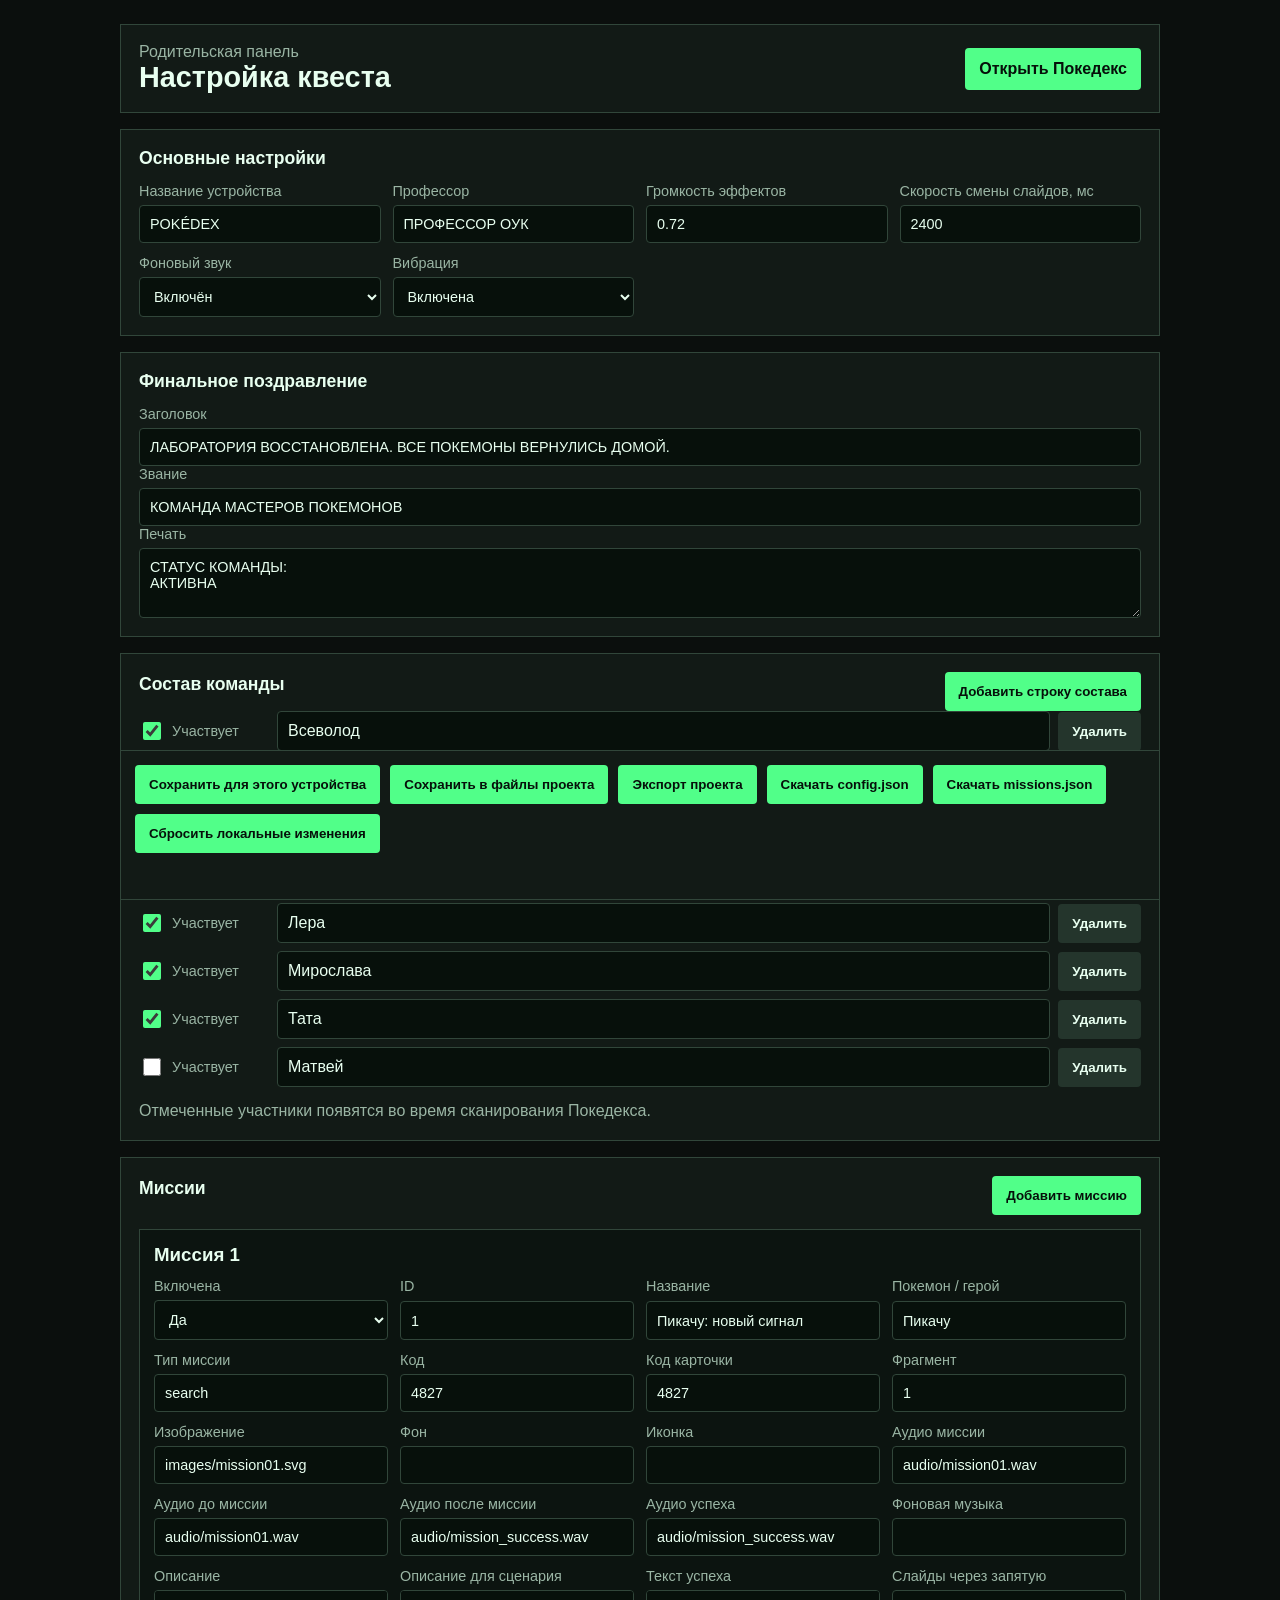
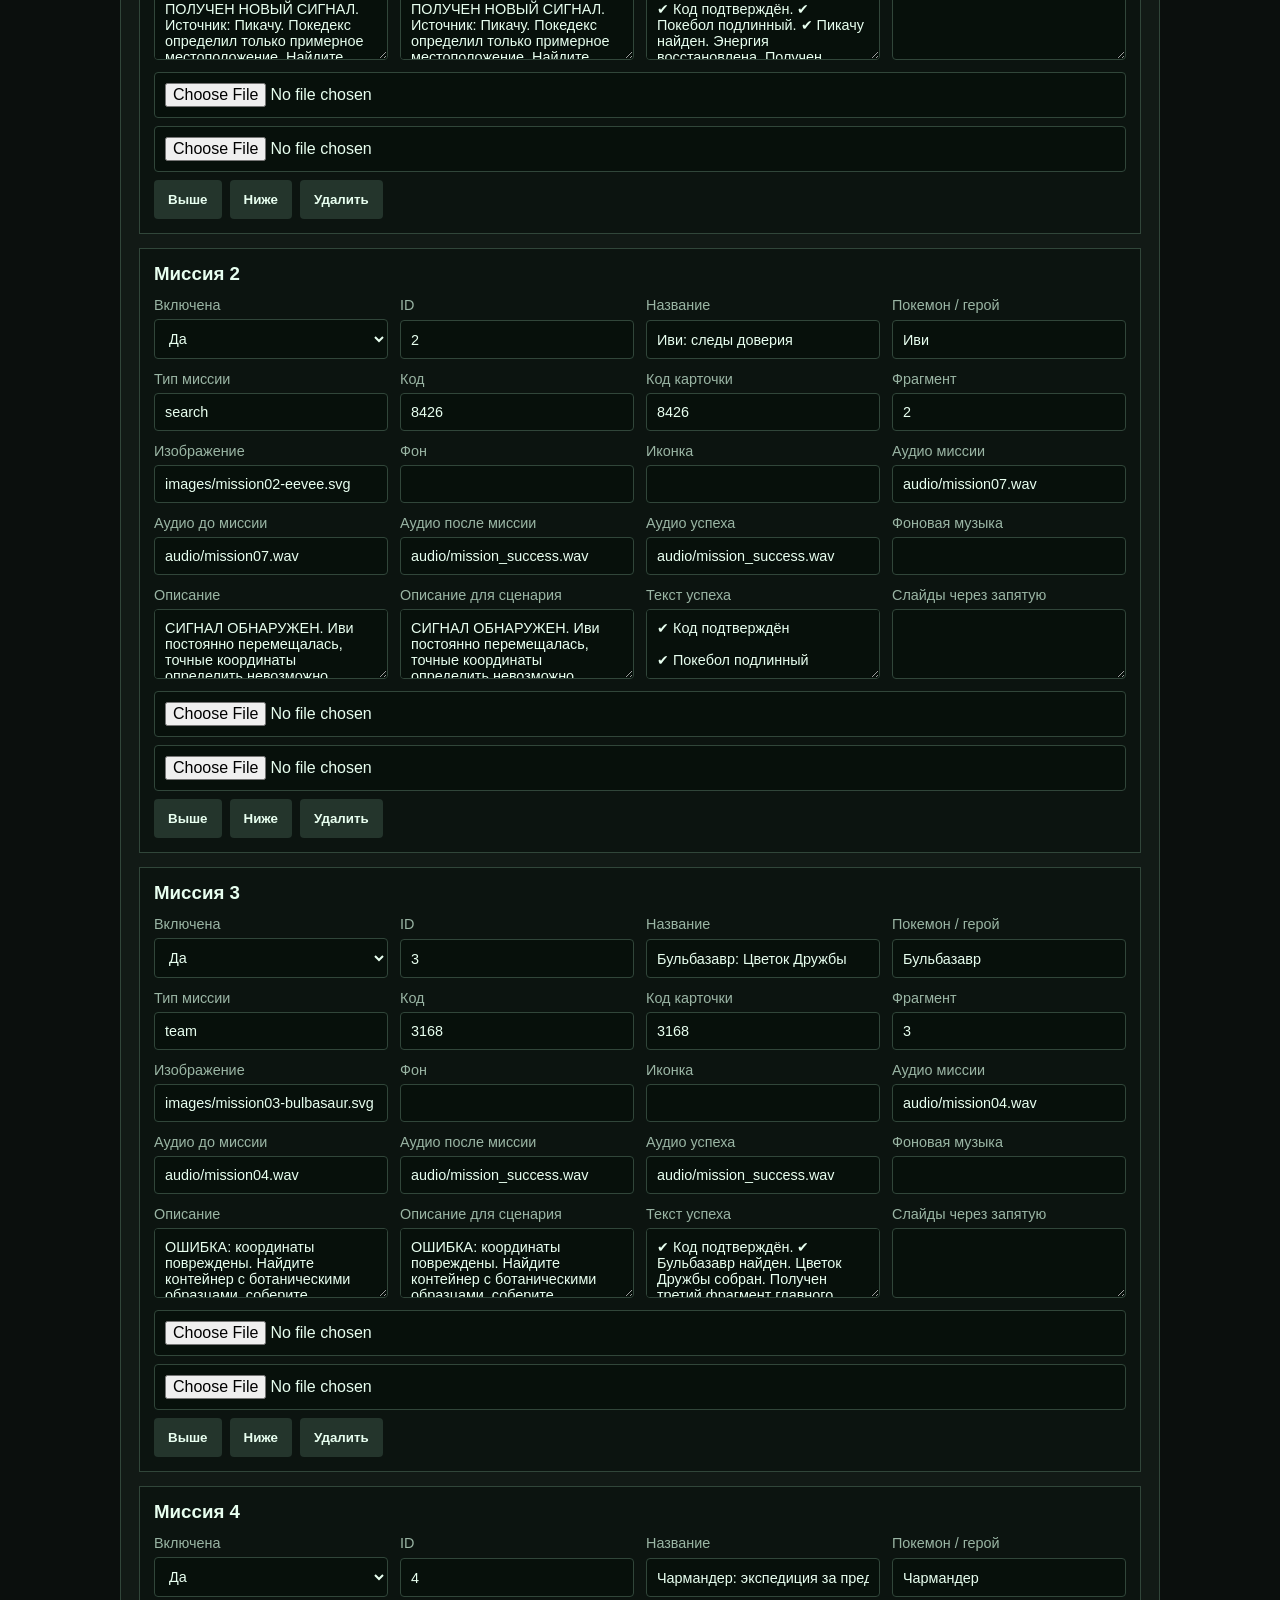
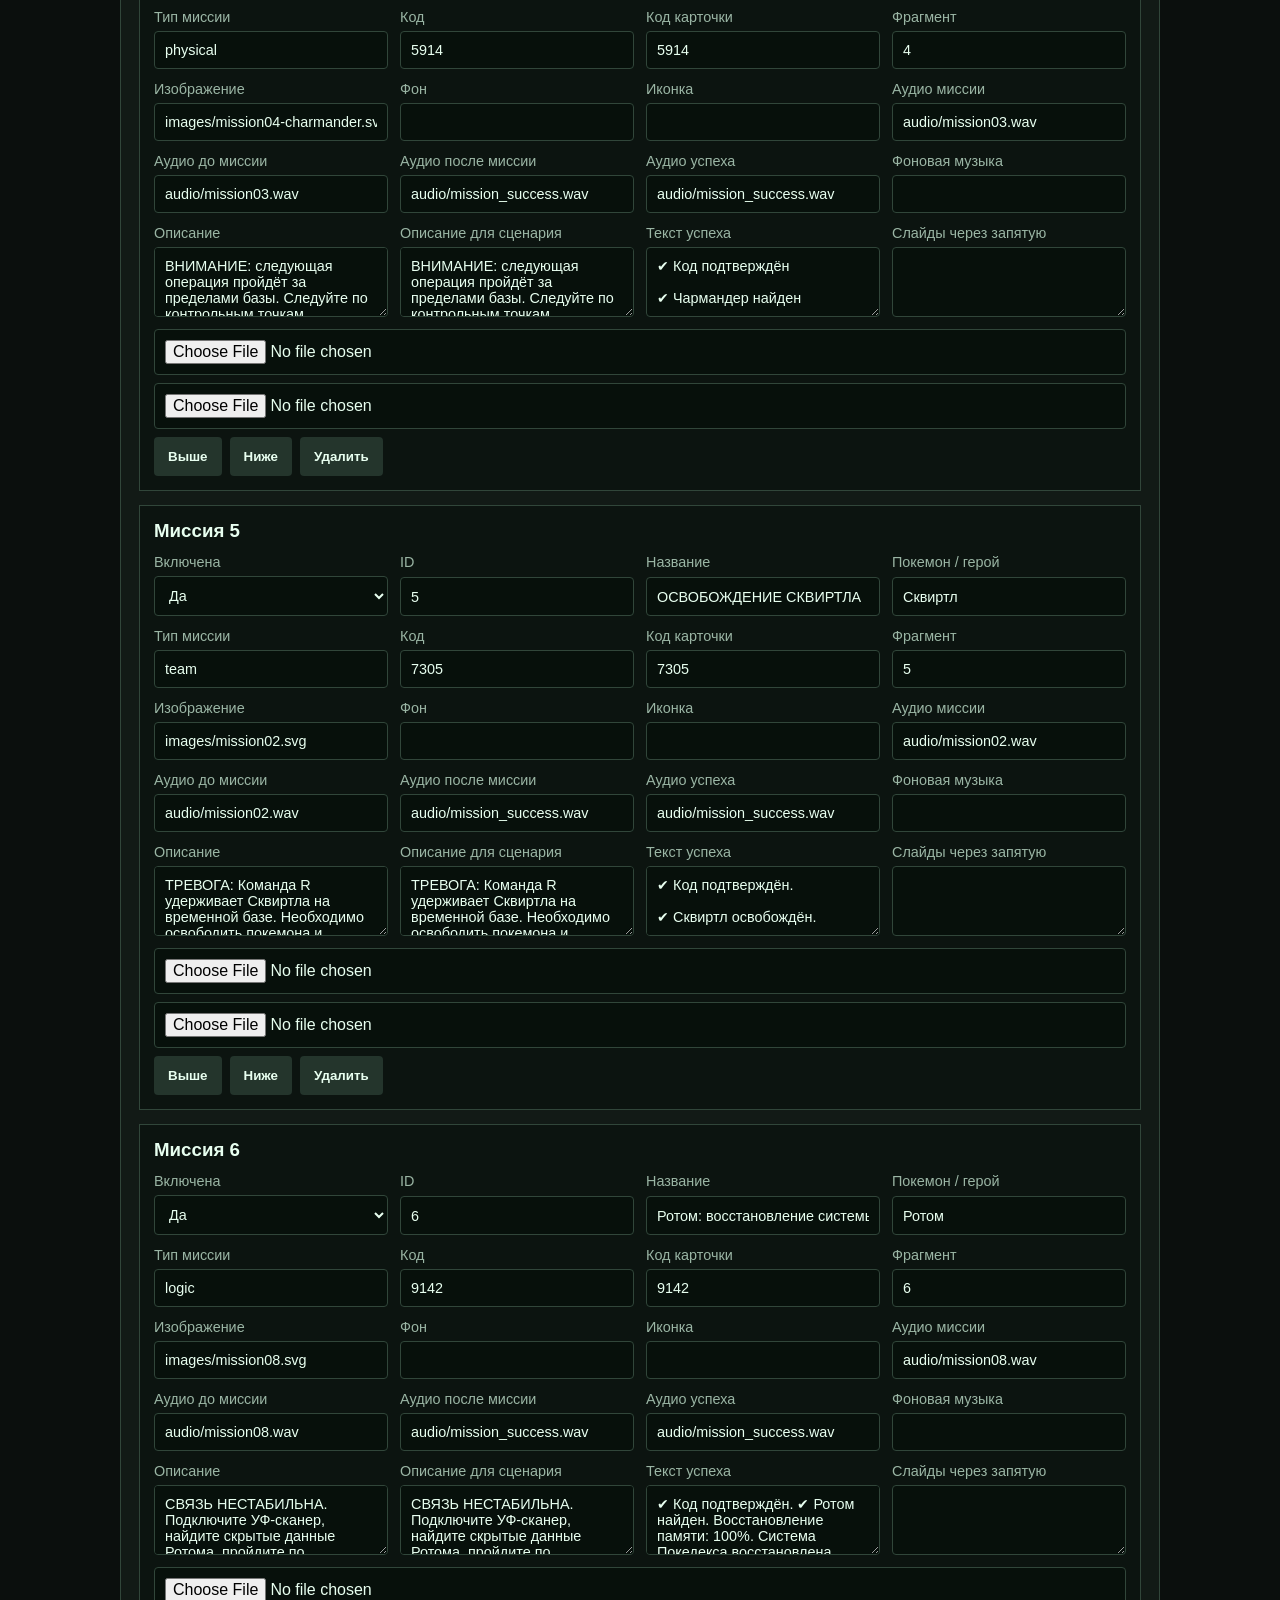
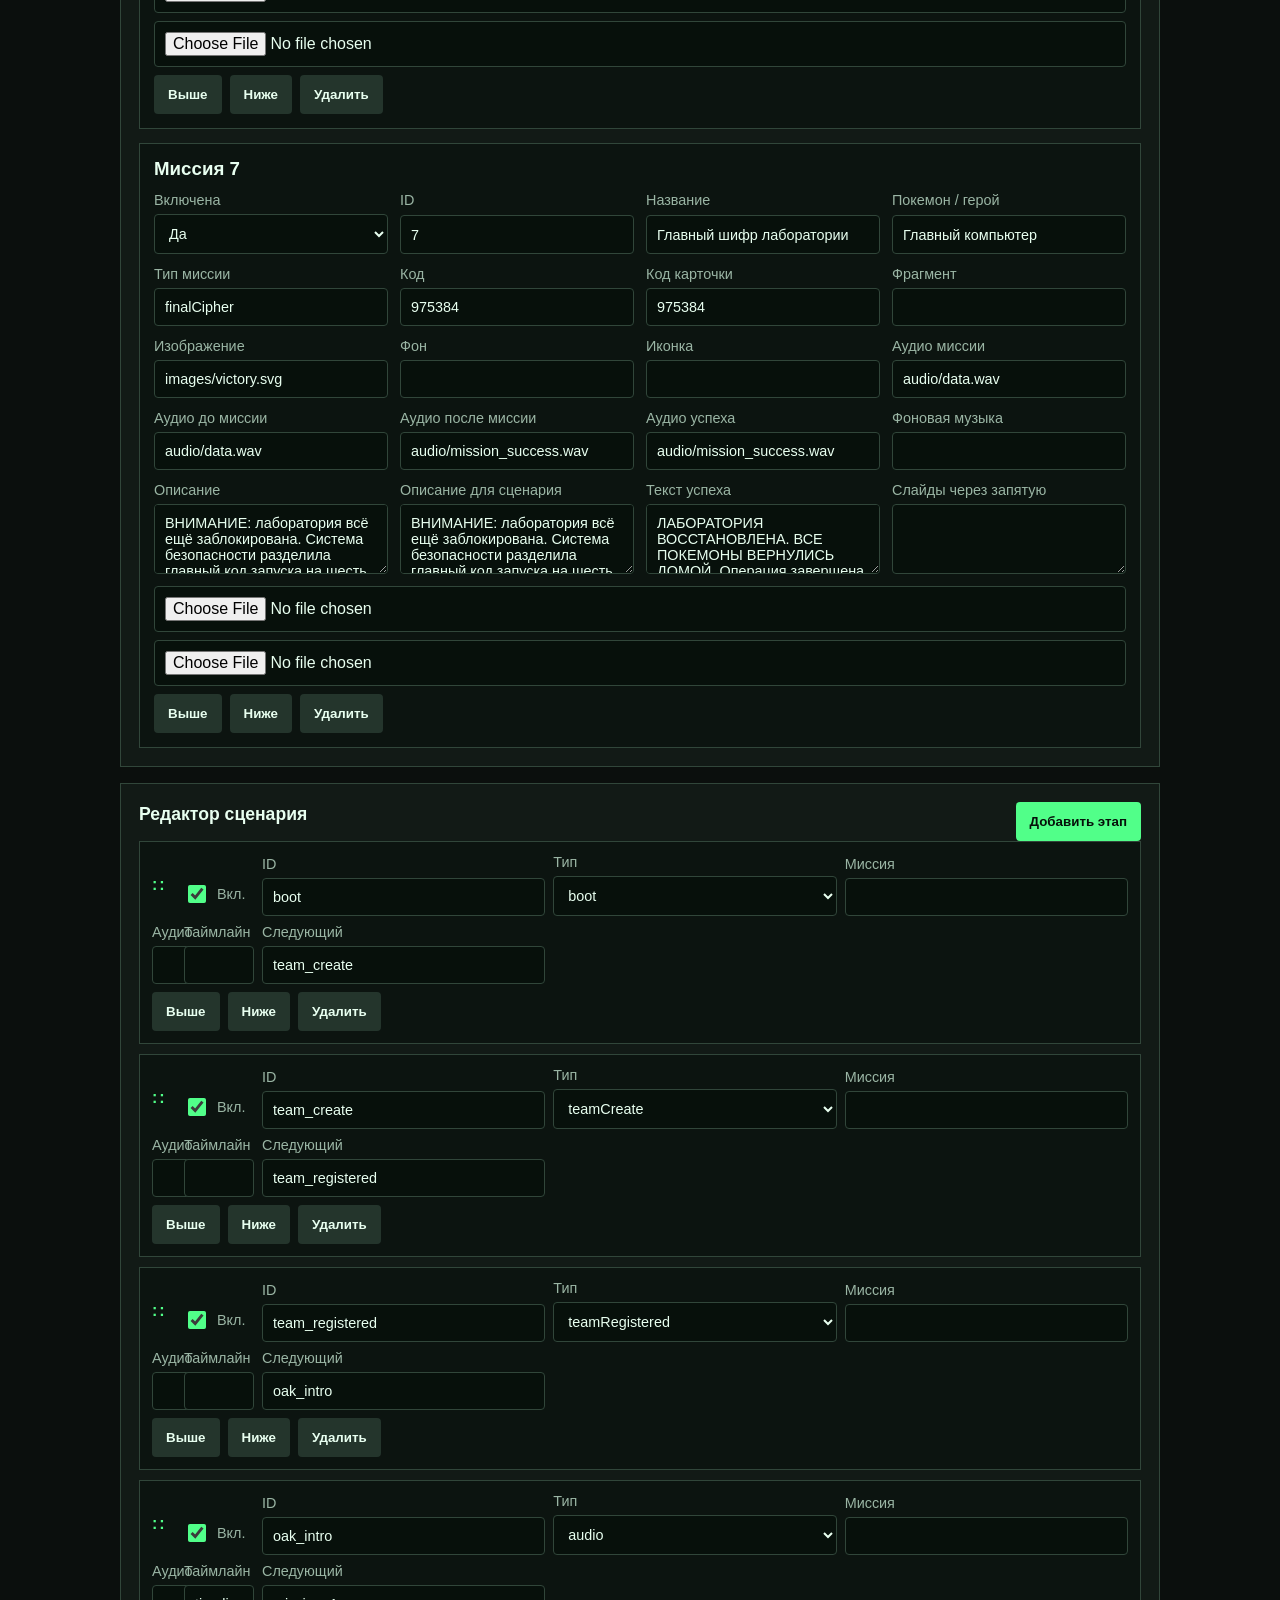
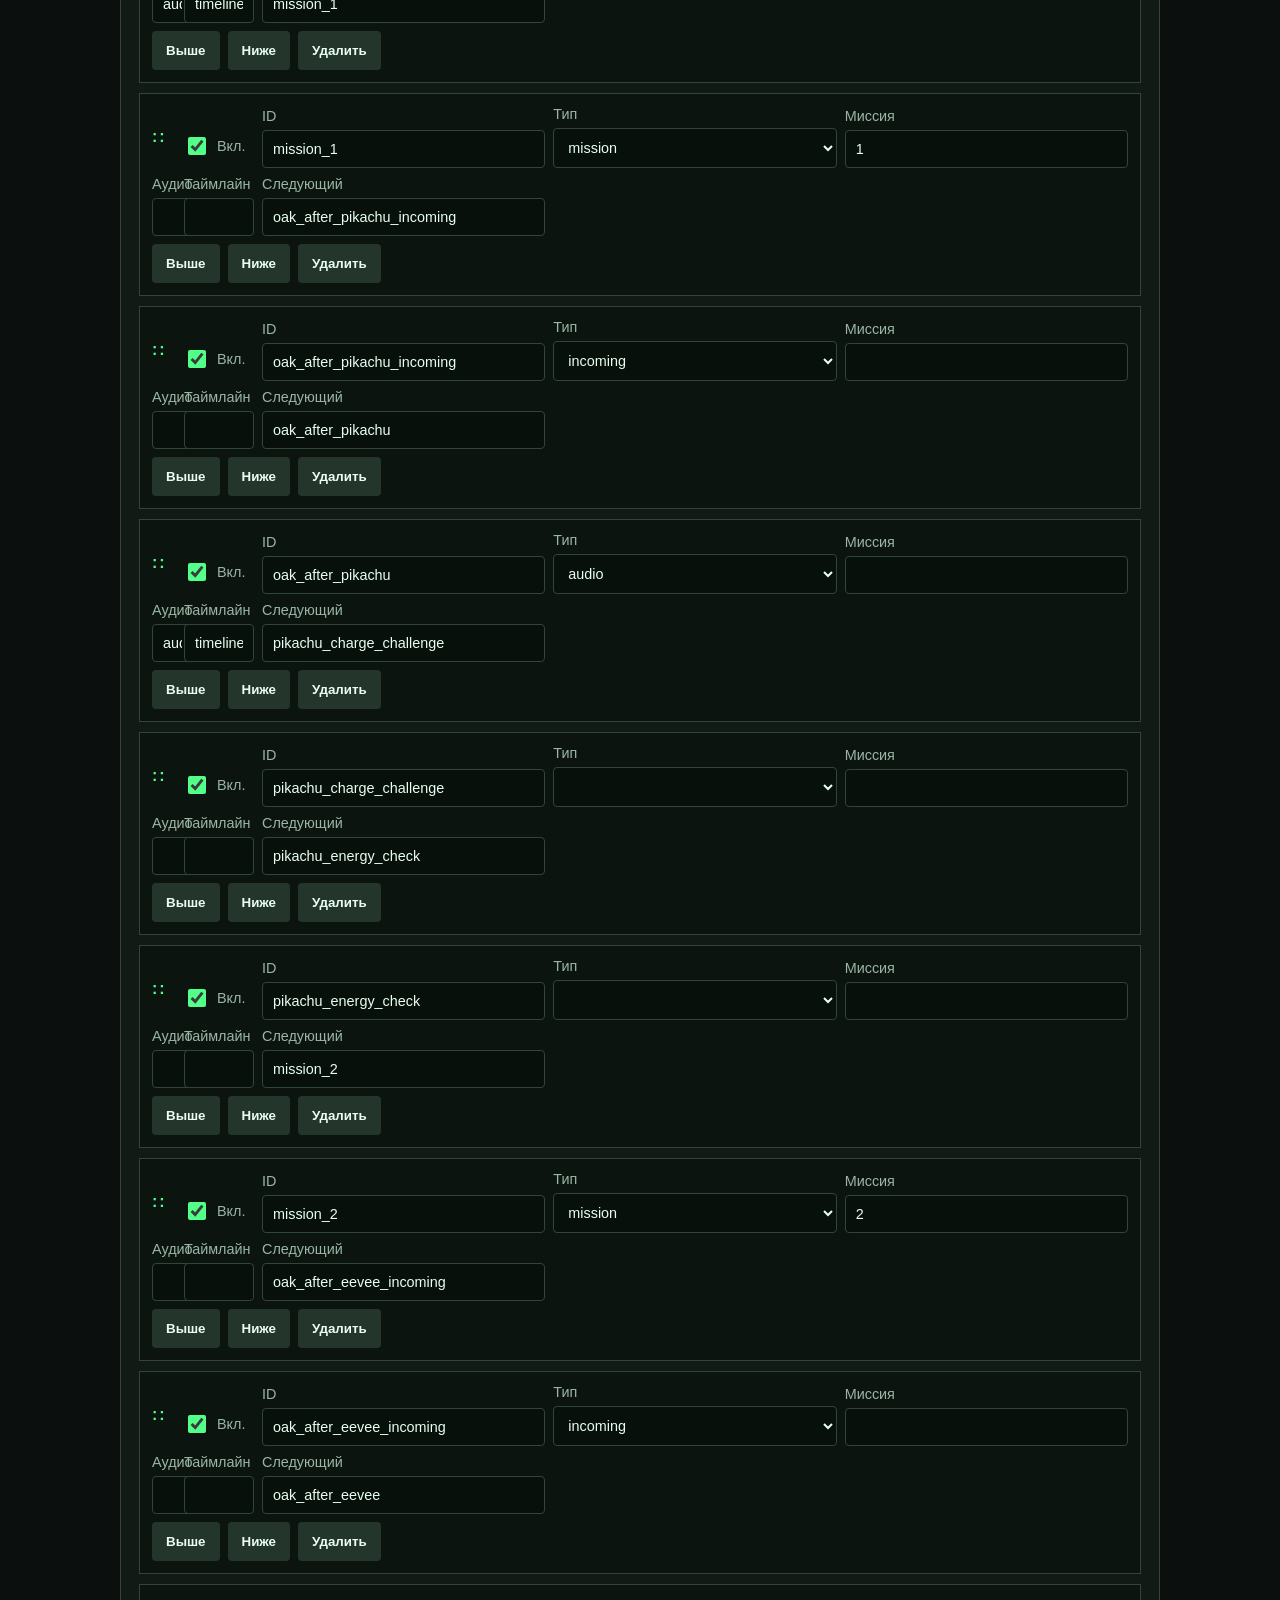
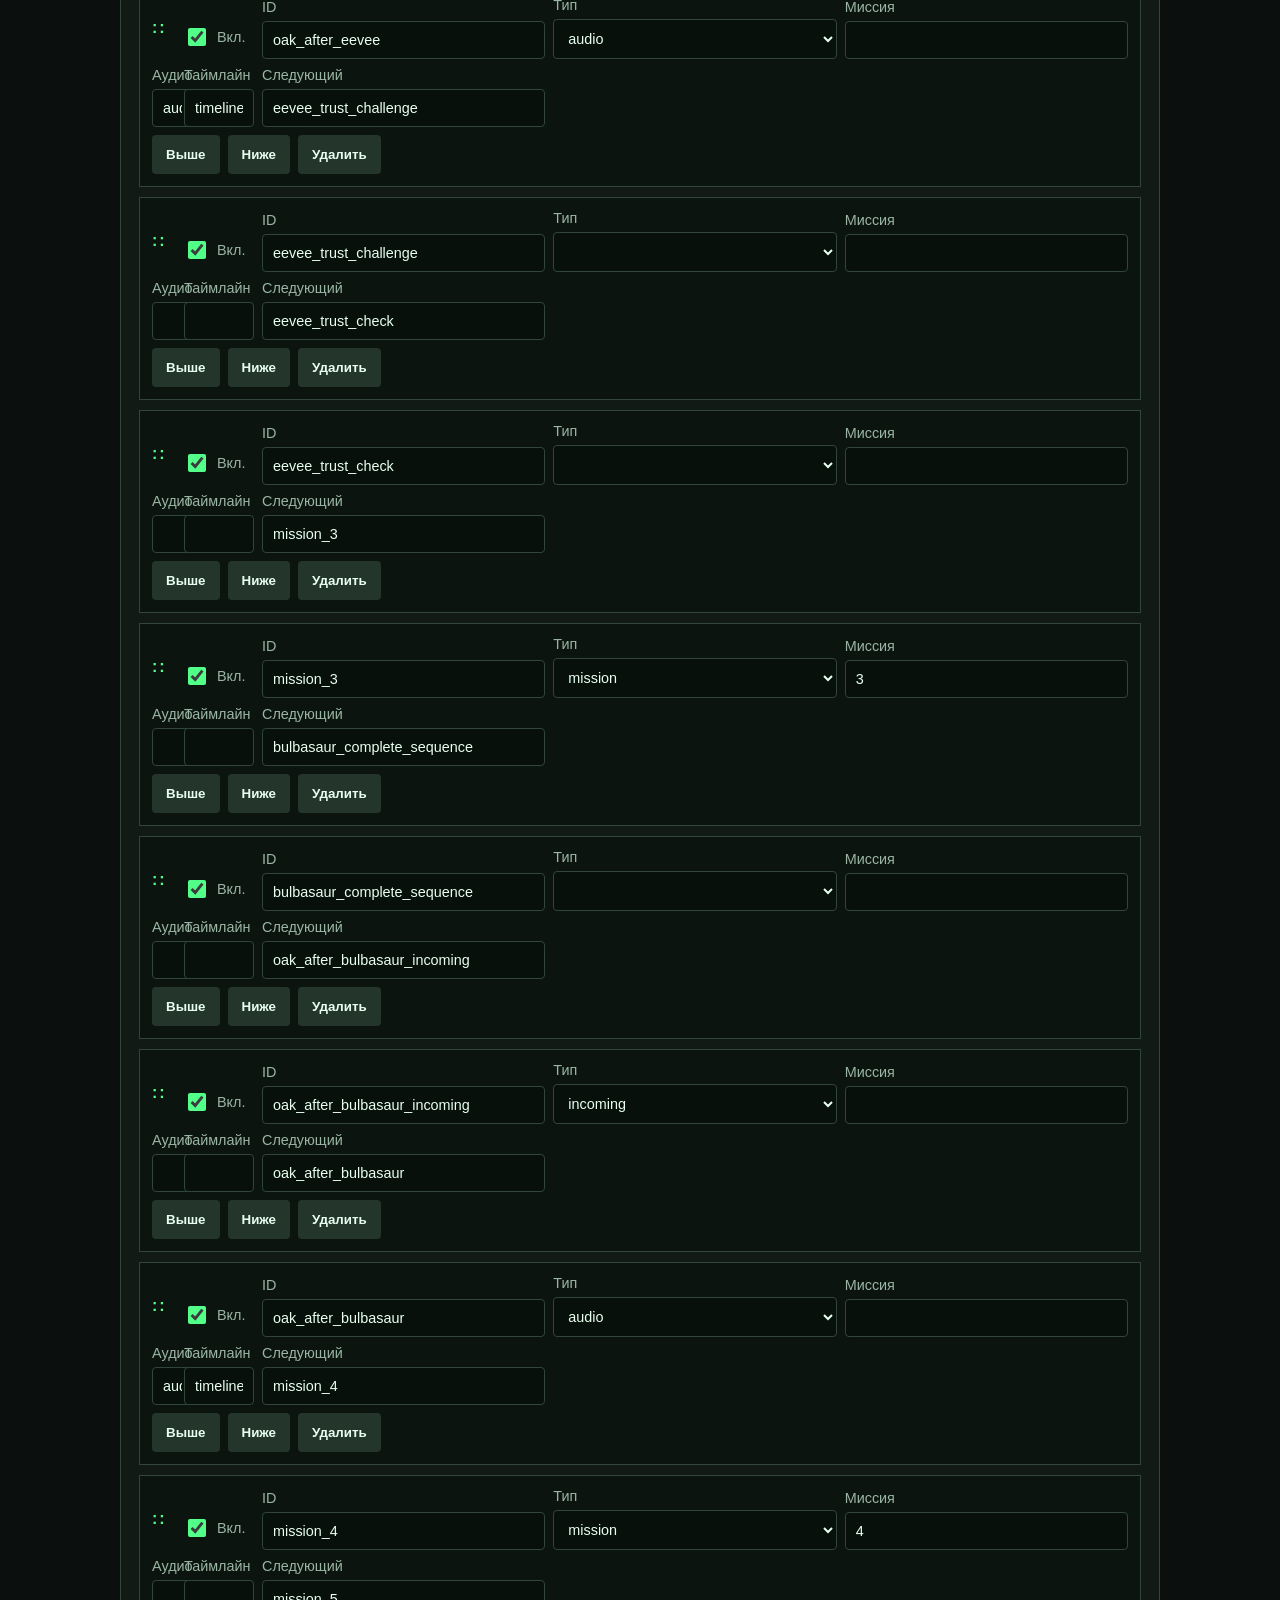
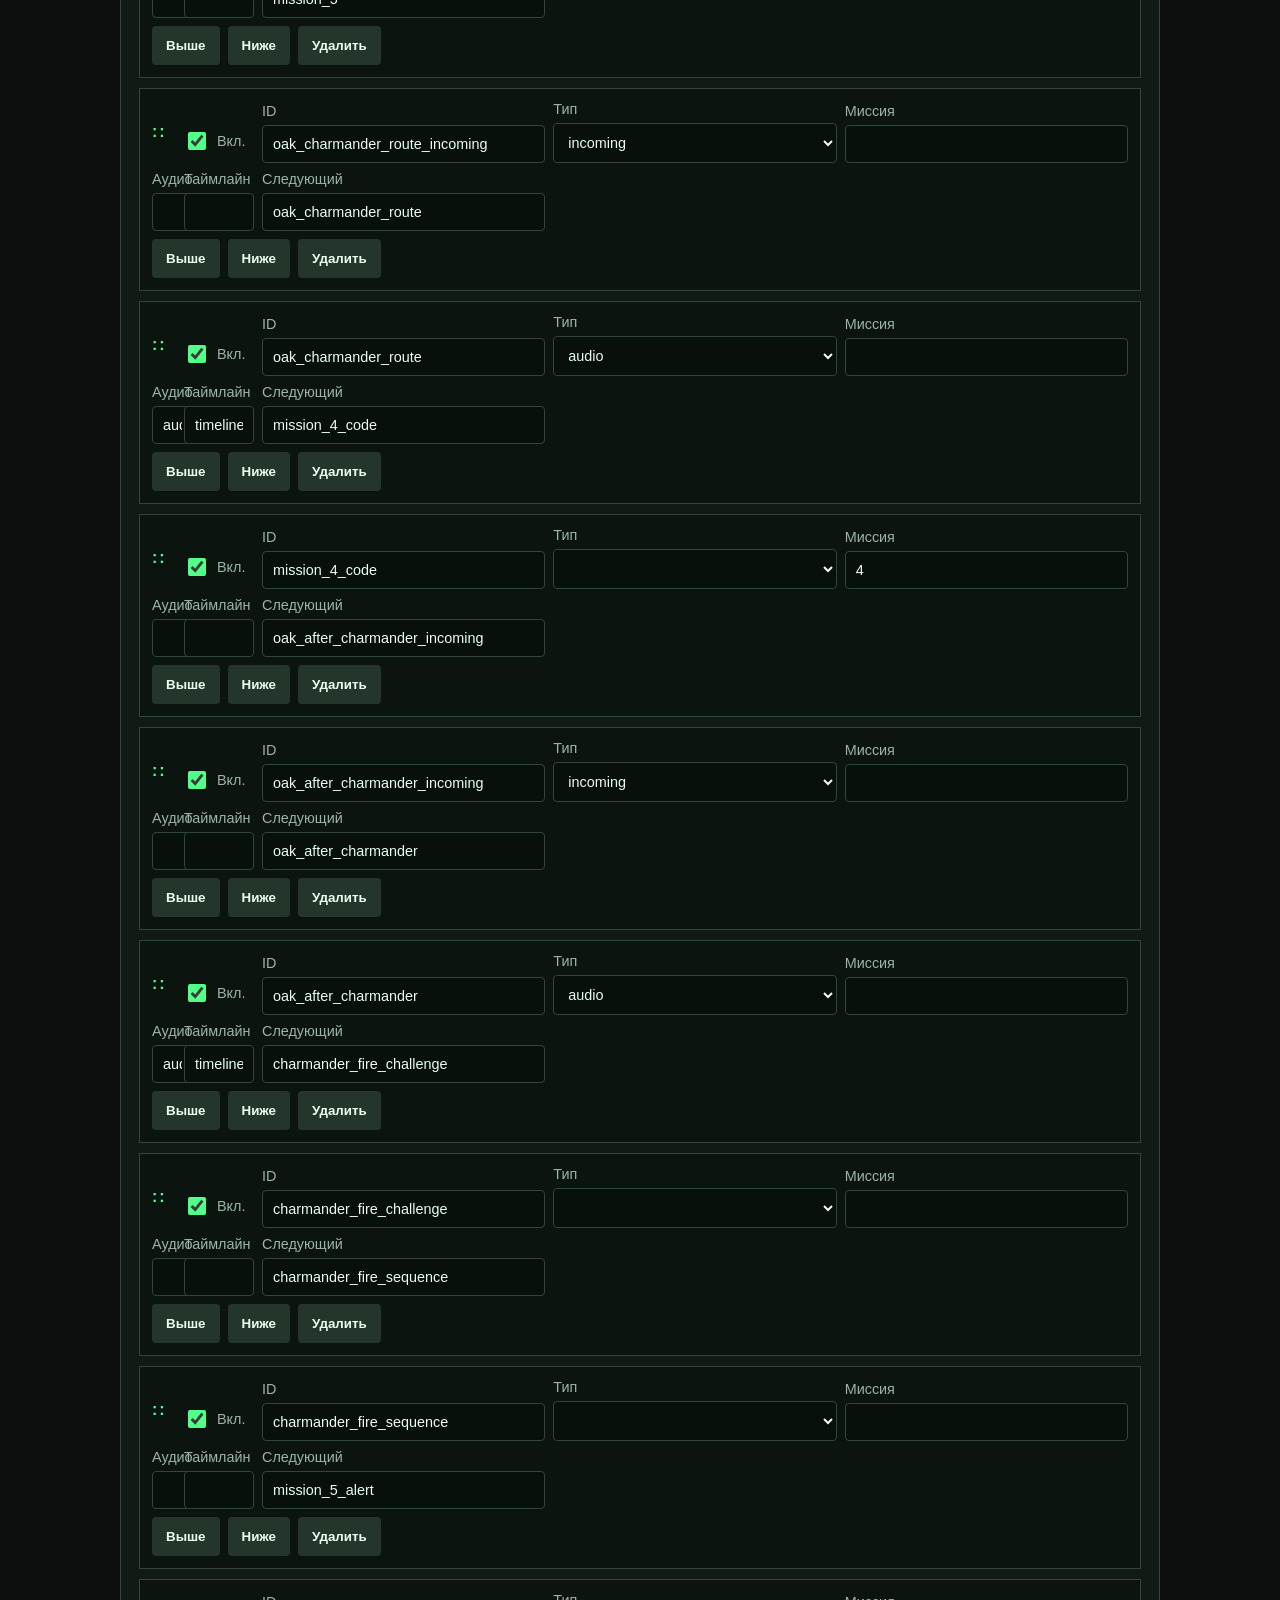
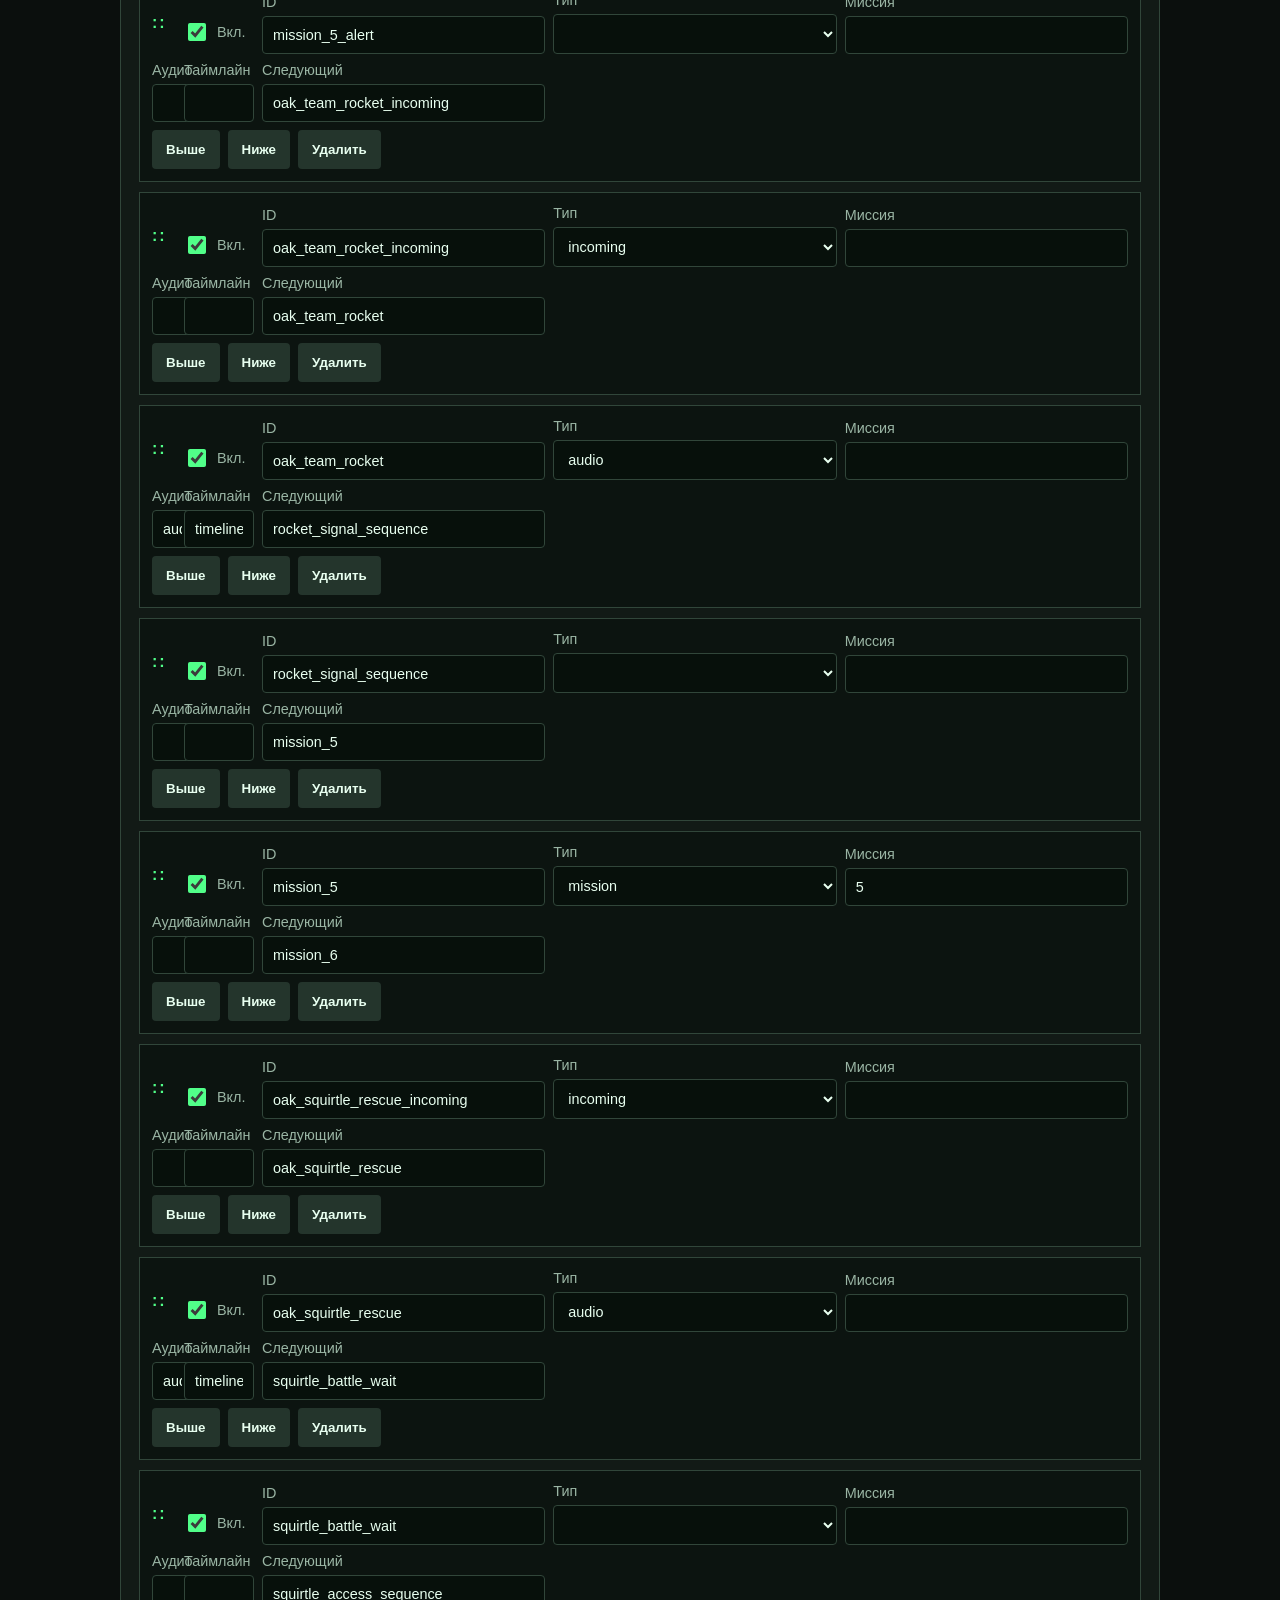
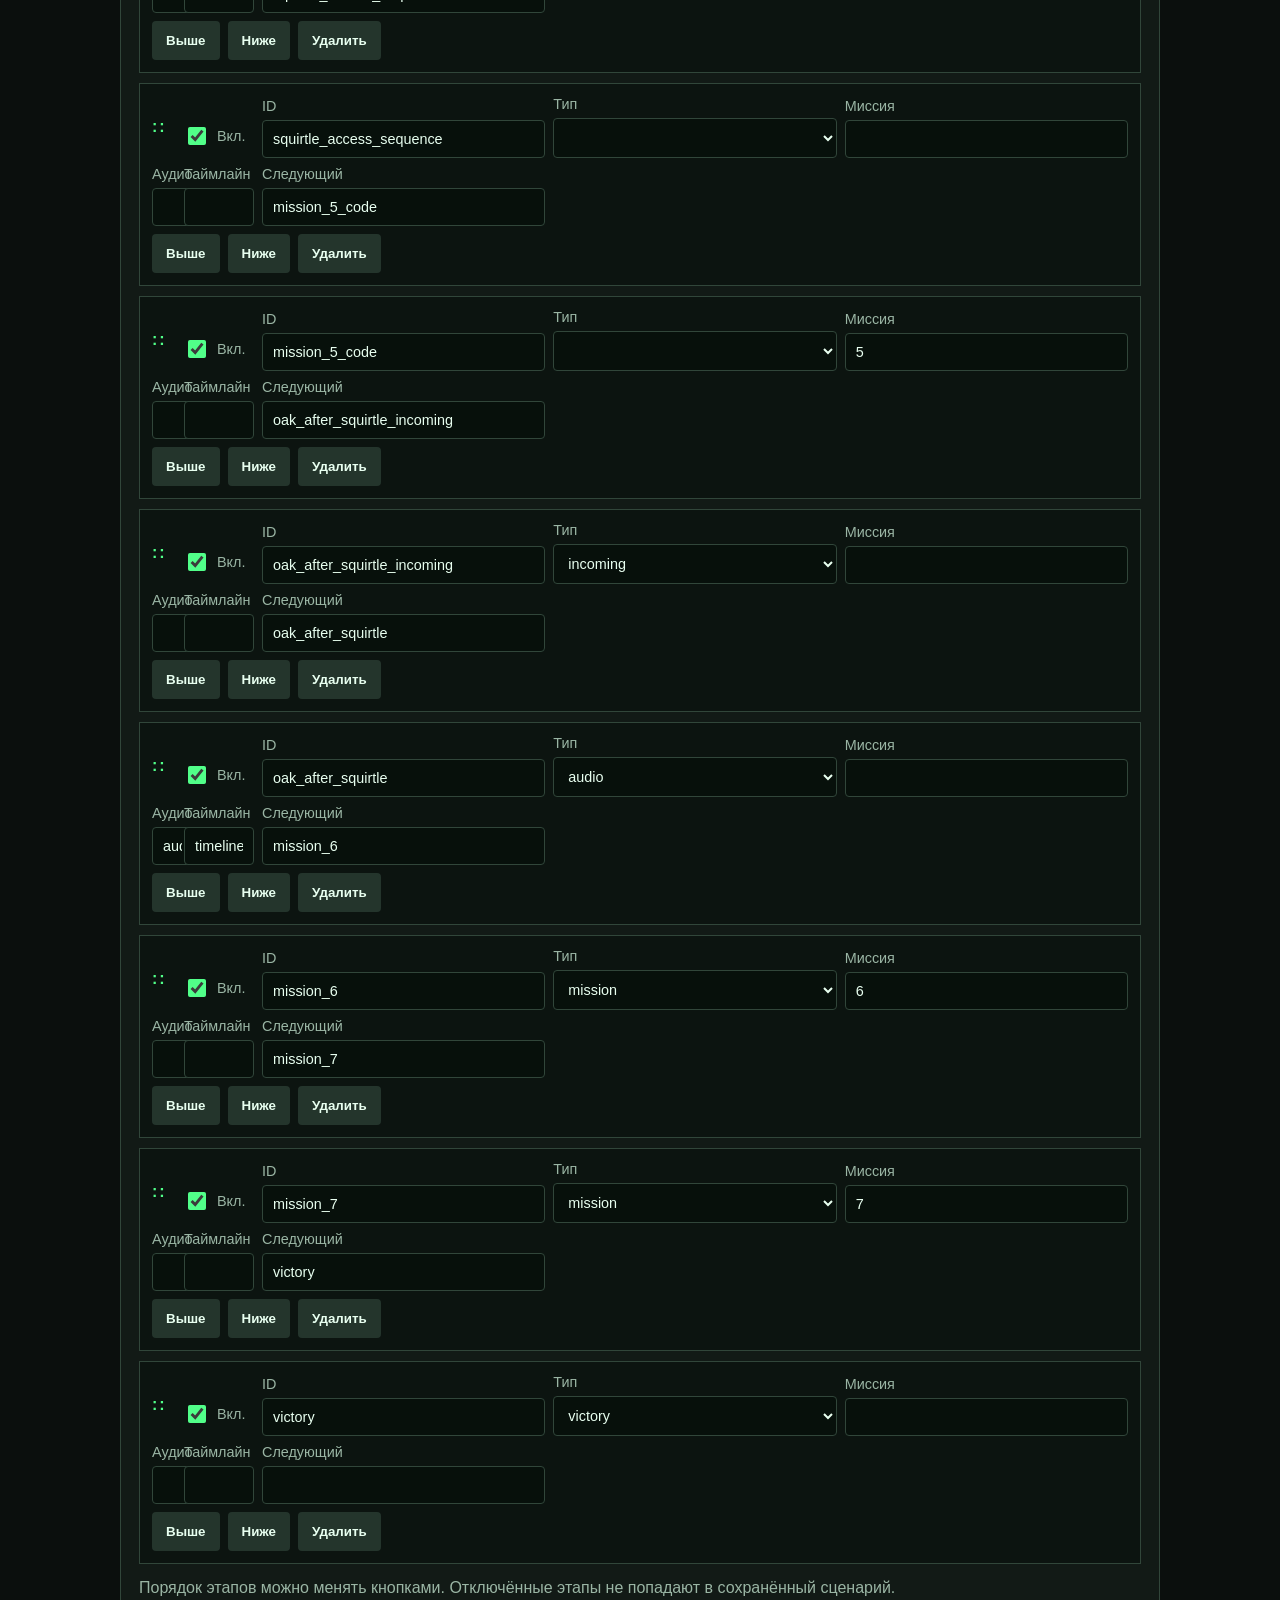
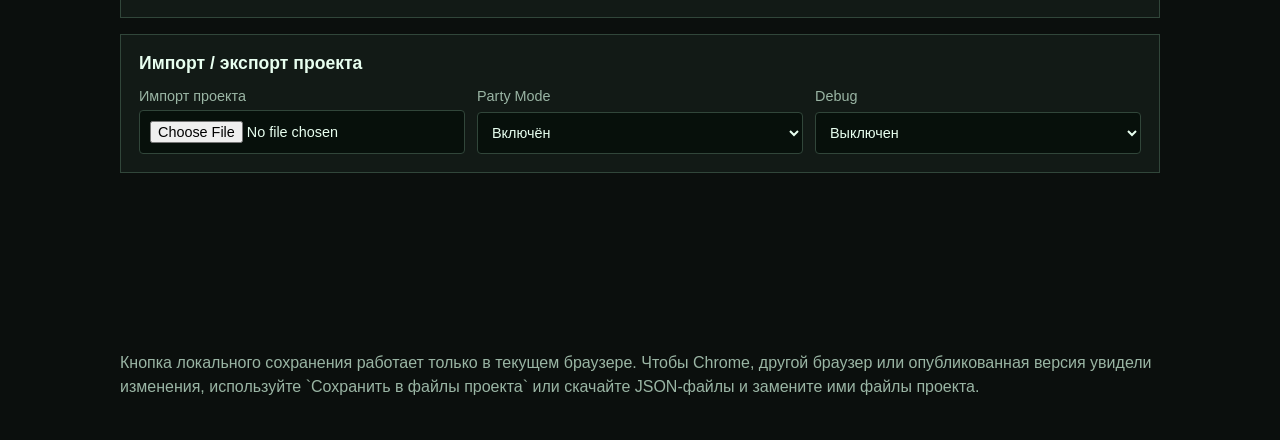
==== admin.html @ 9c9f4243 "Delay Squirtle battle confirmation" ====
<!doctype html>
<html lang="ru">
<head>
  <meta charset="utf-8">
  <meta name="viewport" content="width=device-width, initial-scale=1">
  <title>POKÉDEX Admin</title>
  <link rel="stylesheet" href="admin.css">
</head>
<body>
  <main class="admin-shell">
    <header>
      <div>
        <p class="eyebrow">Родительская панель</p>
        <h1>Настройка квеста</h1>
      </div>
      <a href="index.html">Открыть Покедекс</a>
    </header>

    <section class="panel">
      <h2>Основные настройки</h2>
      <div class="grid">
        <label>Название устройства <input id="deviceName"></label>
        <label>Профессор <input id="professorName"></label>
        <label>Громкость эффектов <input id="effectsVolume" type="number" min="0" max="1" step="0.05"></label>
        <label>Скорость смены слайдов, мс <input id="slideIntervalMs" type="number" min="500" step="100"></label>
        <label>Фоновый звук <select id="enableAmbientSound"><option value="true">Включён</option><option value="false">Выключен</option></select></label>
        <label>Вибрация <select id="enableVibration"><option value="true">Включена</option><option value="false">Выключена</option></select></label>
      </div>
    </section>

    <section class="panel">
      <h2>Финальное поздравление</h2>
      <label>Заголовок <input id="finalTitle"></label>
      <label>Звание <input id="masterTitle"></label>
      <label>Печать <textarea id="sealText" rows="3"></textarea></label>
    </section>

    <section class="panel">
      <div class="panel-title">
        <h2>Состав команды</h2>
        <button id="addDefaultMember">Добавить строку состава</button>
      </div>
      <div class="team-editor" id="defaultTeamEditor"></div>
      <p class="note">Отмеченные участники появятся во время сканирования Покедекса.</p>
    </section>

    <section class="panel">
      <div class="panel-title">
        <h2>Миссии</h2>
        <button id="addMission">Добавить миссию</button>
      </div>
      <div id="missionsEditor"></div>
    </section>

    <section class="panel">
      <div class="panel-title">
        <h2>Редактор сценария</h2>
        <button id="addFlowStep">Добавить этап</button>
      </div>
      <div class="scenario-editor" id="scenarioEditor"></div>
      <p class="note">Порядок этапов можно менять кнопками. Отключённые этапы не попадают в сохранённый сценарий.</p>
    </section>

    <section class="panel">
      <h2>Импорт / экспорт проекта</h2>
      <div class="grid">
        <label>Импорт проекта <input id="importProjectFile" type="file" accept="application/json"></label>
        <label>Party Mode <select id="partyMode"><option value="true">Включён</option><option value="false">Выключен</option></select></label>
        <label>Debug <select id="enableDebugPanel"><option value="true">Включён</option><option value="false">Выключен</option></select></label>
      </div>
    </section>

    <section class="actions">
      <button id="saveLocal">Сохранить для этого устройства</button>
      <button id="saveProjectFiles">Сохранить в файлы проекта</button>
      <button id="exportProject">Экспорт проекта</button>
      <button id="exportConfig">Скачать config.json</button>
      <button id="exportMissions">Скачать missions.json</button>
      <button id="resetLocal">Сбросить локальные изменения</button>
      <p class="admin-status" id="adminStatus" role="status" aria-live="polite"></p>
    </section>

    <p class="note">Кнопка локального сохранения работает только в текущем браузере. Чтобы Chrome, другой браузер или опубликованная версия увидели изменения, используйте `Сохранить в файлы проекта` или скачайте JSON-файлы и замените ими файлы проекта.</p>
  </main>
  <script src="admin.js?v=rocket-squirtle-wait1"></script>
</body>
</html>
---- admin.css ----
:root {
  --bg: #0b0f0d;
  --panel: #121a16;
  --line: #31463a;
  --green: #51ff89;
  --text: #e8fff0;
  --muted: #9ab5a4;
  --red: #b51420;
}

* {
  box-sizing: border-box;
}

body {
  margin: 0;
  background: var(--bg);
  color: var(--text);
  font-family: Arial, sans-serif;
}

.admin-shell {
  width: min(1040px, calc(100% - 28px));
  margin: 0 auto;
  padding: 24px 0 42px;
}

header,
.panel,
.actions {
  border: 1px solid var(--line);
  background: var(--panel);
}

header {
  display: flex;
  justify-content: space-between;
  gap: 18px;
  align-items: center;
  padding: 18px;
}

h1,
h2,
p {
  margin: 0;
}

h1 {
  font-size: 1.8rem;
}

h2 {
  margin-bottom: 14px;
  font-size: 1.1rem;
}

a,
button {
  border: 0;
  border-radius: 4px;
  padding: 12px 14px;
  color: #06100a;
  background: var(--green);
  font-weight: 700;
  text-decoration: none;
  cursor: pointer;
}

button.secondary {
  color: var(--text);
  background: #24352c;
}

.eyebrow,
.note {
  color: var(--muted);
}

.panel {
  margin-top: 16px;
  padding: 18px;
}

.panel-title {
  display: flex;
  justify-content: space-between;
  gap: 12px;
  align-items: center;
}

.grid {
  display: grid;
  grid-template-columns: repeat(auto-fit, minmax(230px, 1fr));
  gap: 12px;
}

label {
  display: grid;
  gap: 6px;
  color: var(--muted);
  font-size: 0.9rem;
}

input,
textarea,
select {
  width: 100%;
  border: 1px solid var(--line);
  border-radius: 4px;
  padding: 10px;
  color: var(--text);
  background: #07100b;
  font: inherit;
}

.mission-card {
  margin-top: 14px;
  padding: 14px;
  border: 1px solid var(--line);
  background: #0c1410;
}

.mission-card h3 {
  margin: 0 0 12px;
}

.mission-tools {
  display: flex;
  flex-wrap: wrap;
  gap: 8px;
  margin-top: 12px;
}

.team-editor {
  display: grid;
  gap: 8px;
}

.team-row {
  display: grid;
  grid-template-columns: 130px 1fr auto;
  gap: 8px;
  align-items: center;
}

.team-check {
  display: flex;
  align-items: center;
  gap: 8px;
}

.team-check input {
  width: 18px;
  height: 18px;
  accent-color: var(--green);
}

.scenario-editor {
  display: grid;
  gap: 10px;
}

.scenario-row {
  display: grid;
  grid-template-columns: 24px 70px repeat(3, minmax(120px, 1fr));
  gap: 8px;
  align-items: end;
  padding: 12px;
  border: 1px solid var(--line);
  background: #0c1410;
}

.scenario-row.dragging {
  opacity: 0.55;
  outline: 1px dashed var(--green);
}

.scenario-handle {
  align-self: center;
  color: var(--green);
  cursor: grab;
  font-weight: 700;
  letter-spacing: 2px;
}

.scenario-enabled {
  display: flex;
  align-items: center;
  gap: 8px;
  padding-bottom: 10px;
}

.scenario-enabled input {
  width: 18px;
  height: 18px;
  accent-color: var(--green);
}

.scenario-actions {
  grid-column: 1 / -1;
  display: flex;
  flex-wrap: wrap;
  gap: 8px;
}

.actions {
  position: sticky;
  bottom: 0;
  display: flex;
  flex-wrap: wrap;
  gap: 10px;
  margin-top: 16px;
  padding: 14px;
}

.admin-status {
  flex-basis: 100%;
  min-height: 22px;
  color: var(--green);
  opacity: 0;
}

.admin-status.visible {
  animation: statusIn 2.8s ease;
}

.note {
  margin-top: 12px;
  line-height: 1.45;
}

@keyframes statusIn {
  0% { opacity: 0; transform: translateY(4px); }
  15%, 75% { opacity: 1; transform: translateY(0); }
  100% { opacity: 0.65; }
}

@media (max-width: 760px) {
  header,
  .panel-title {
    align-items: stretch;
    flex-direction: column;
  }

  .team-row,
  .scenario-row {
    grid-template-columns: 1fr;
  }

  .scenario-actions {
    grid-column: auto;
  }
}
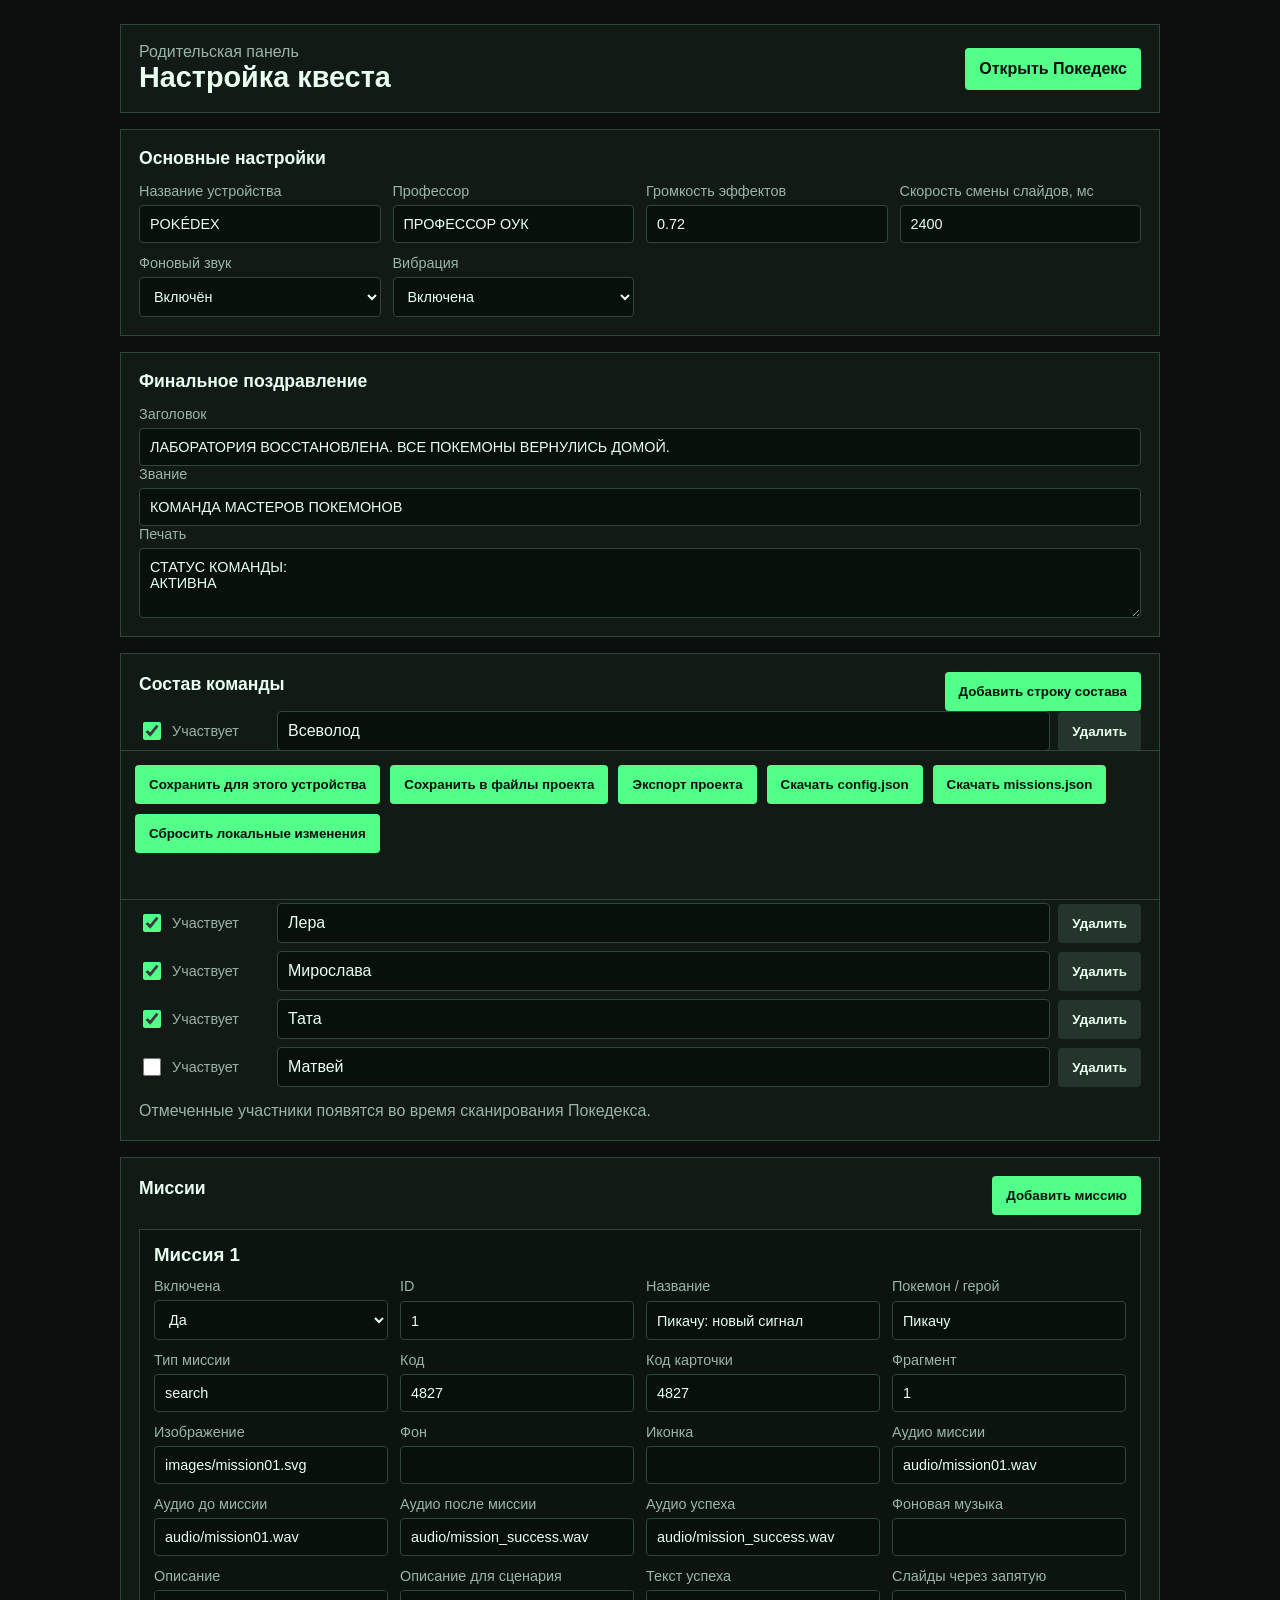
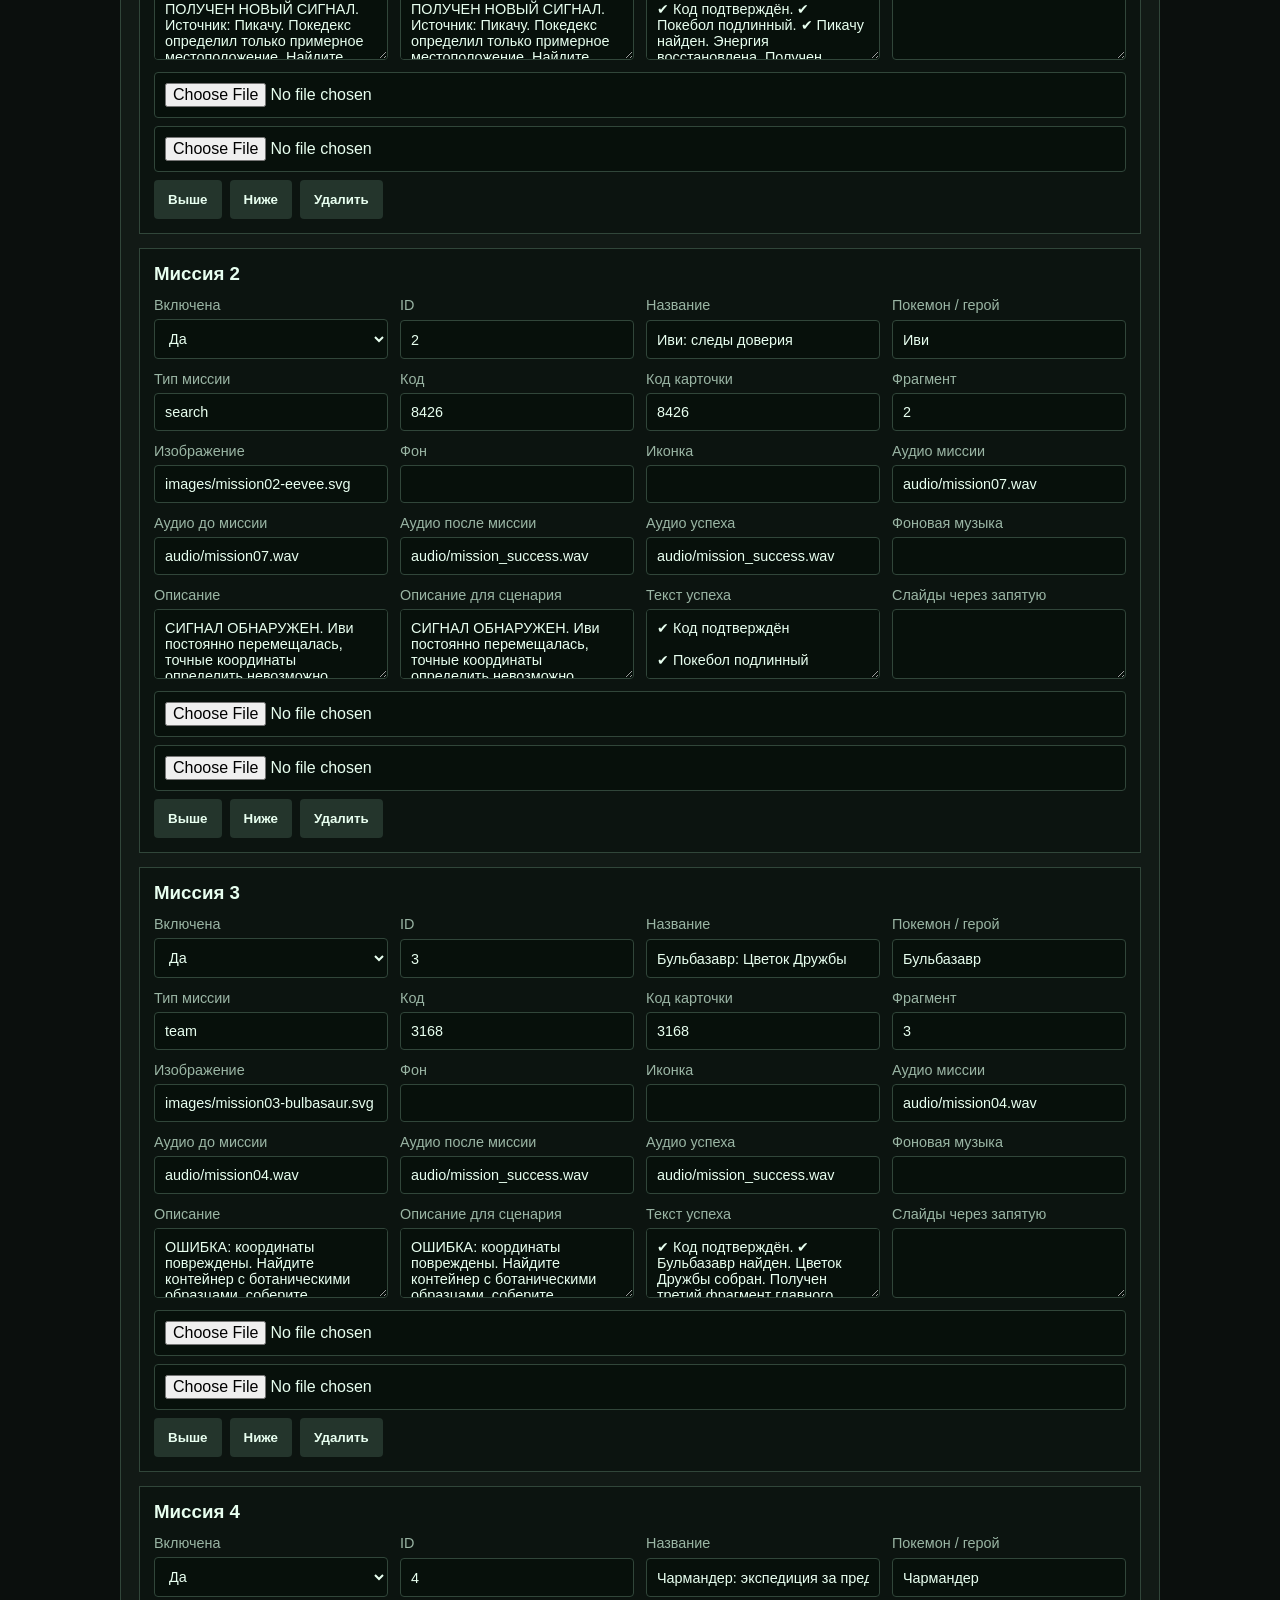
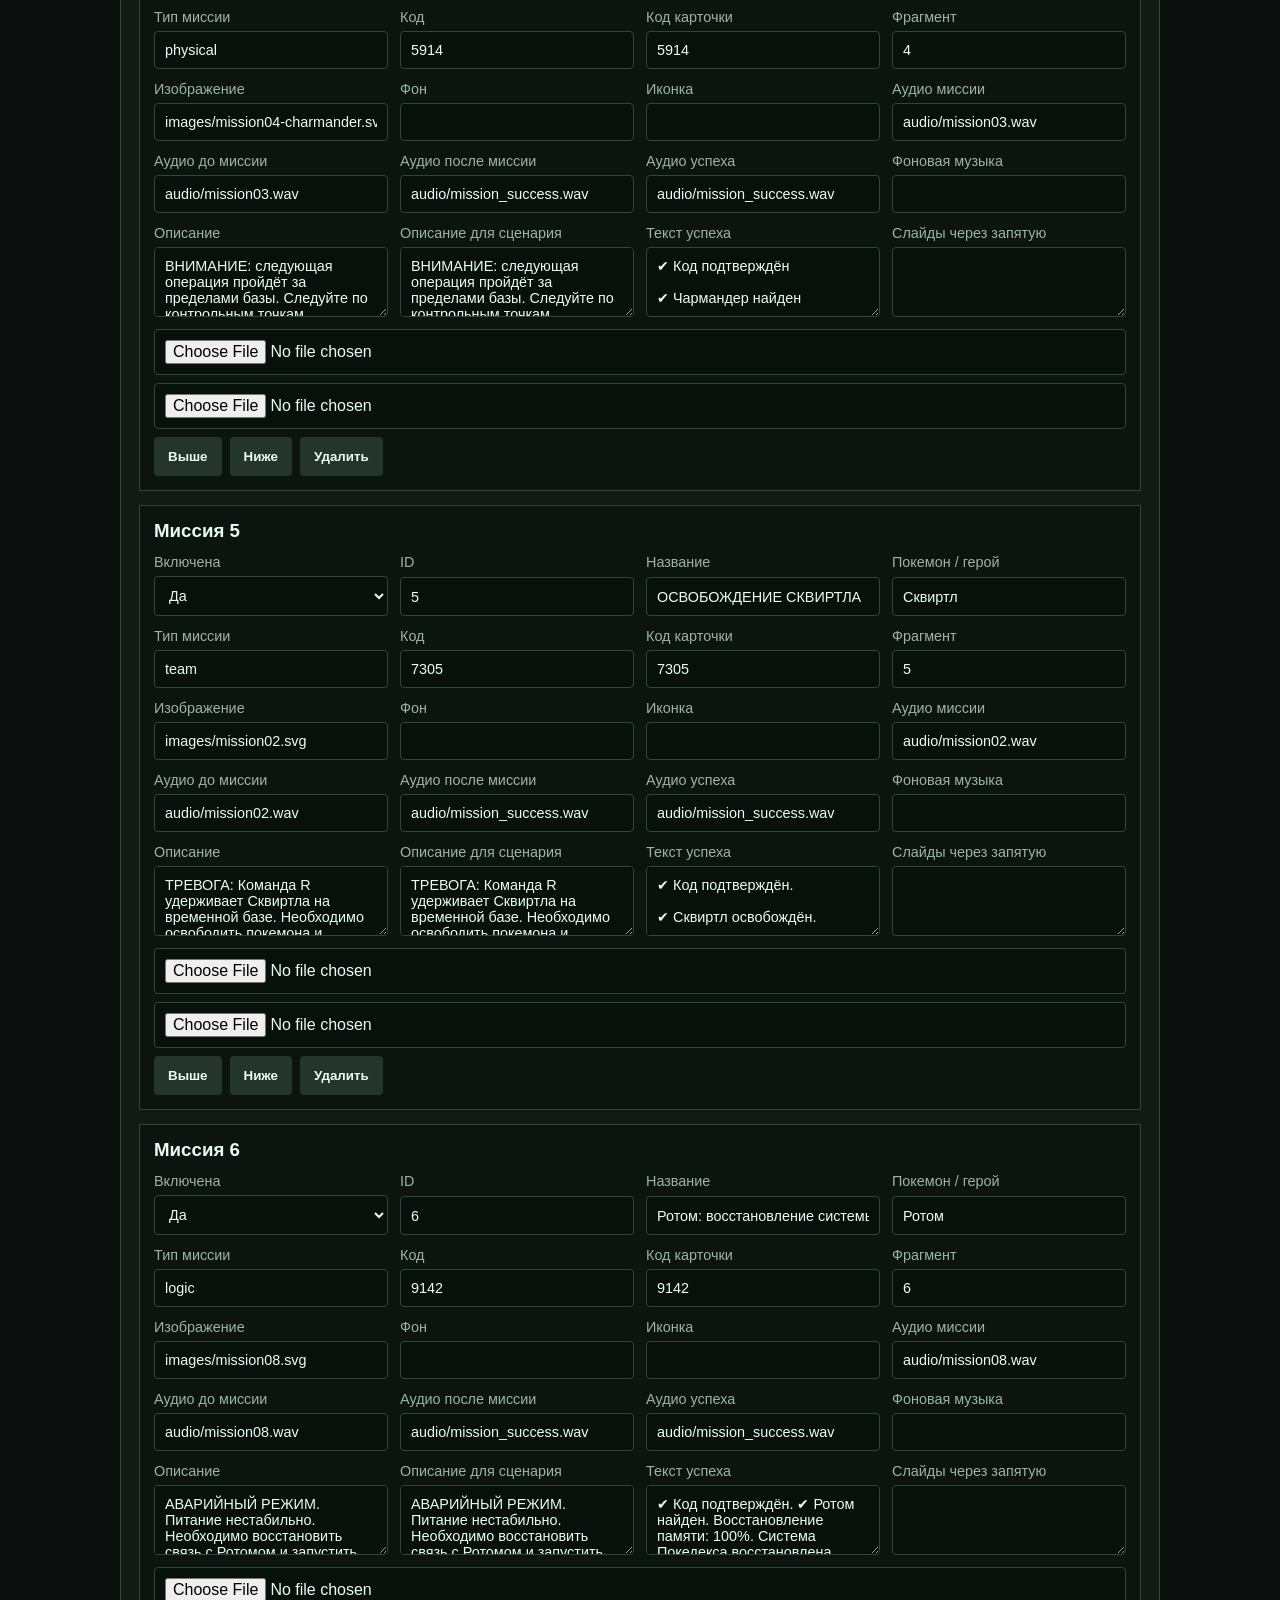
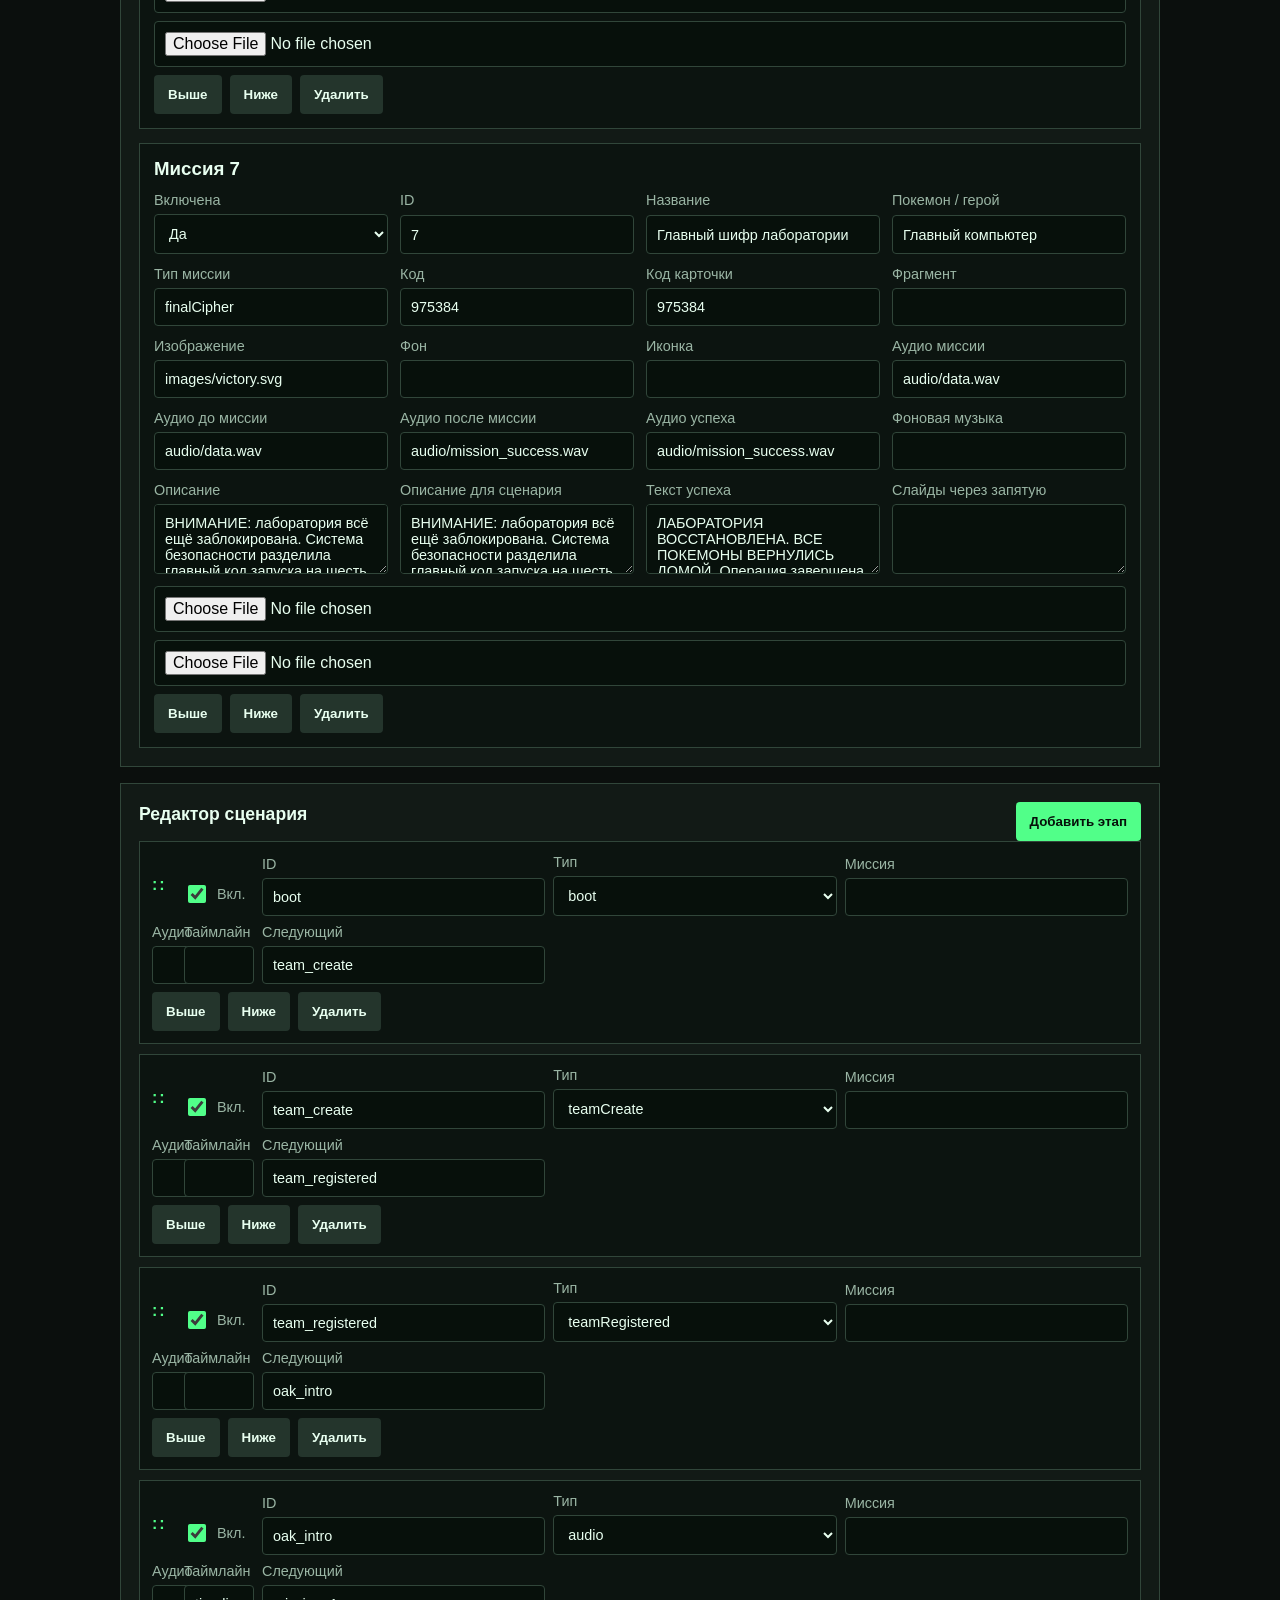
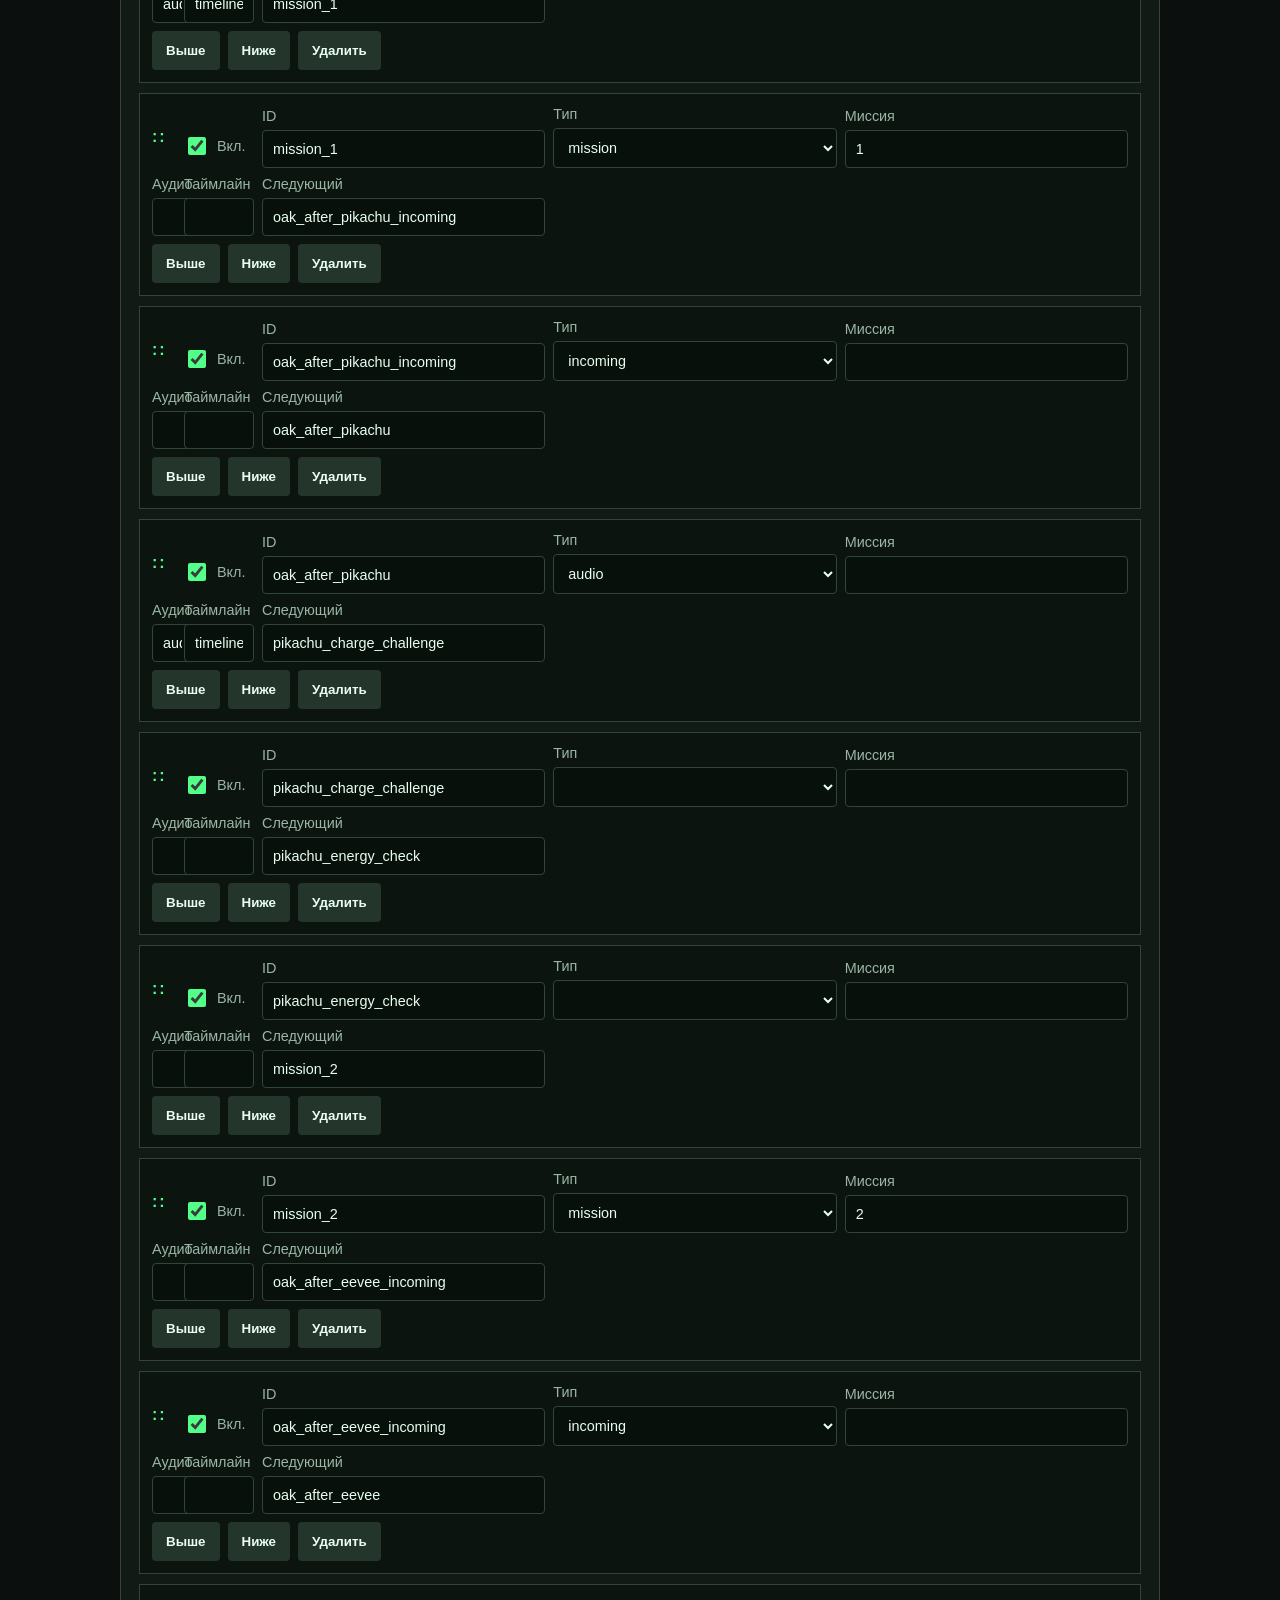
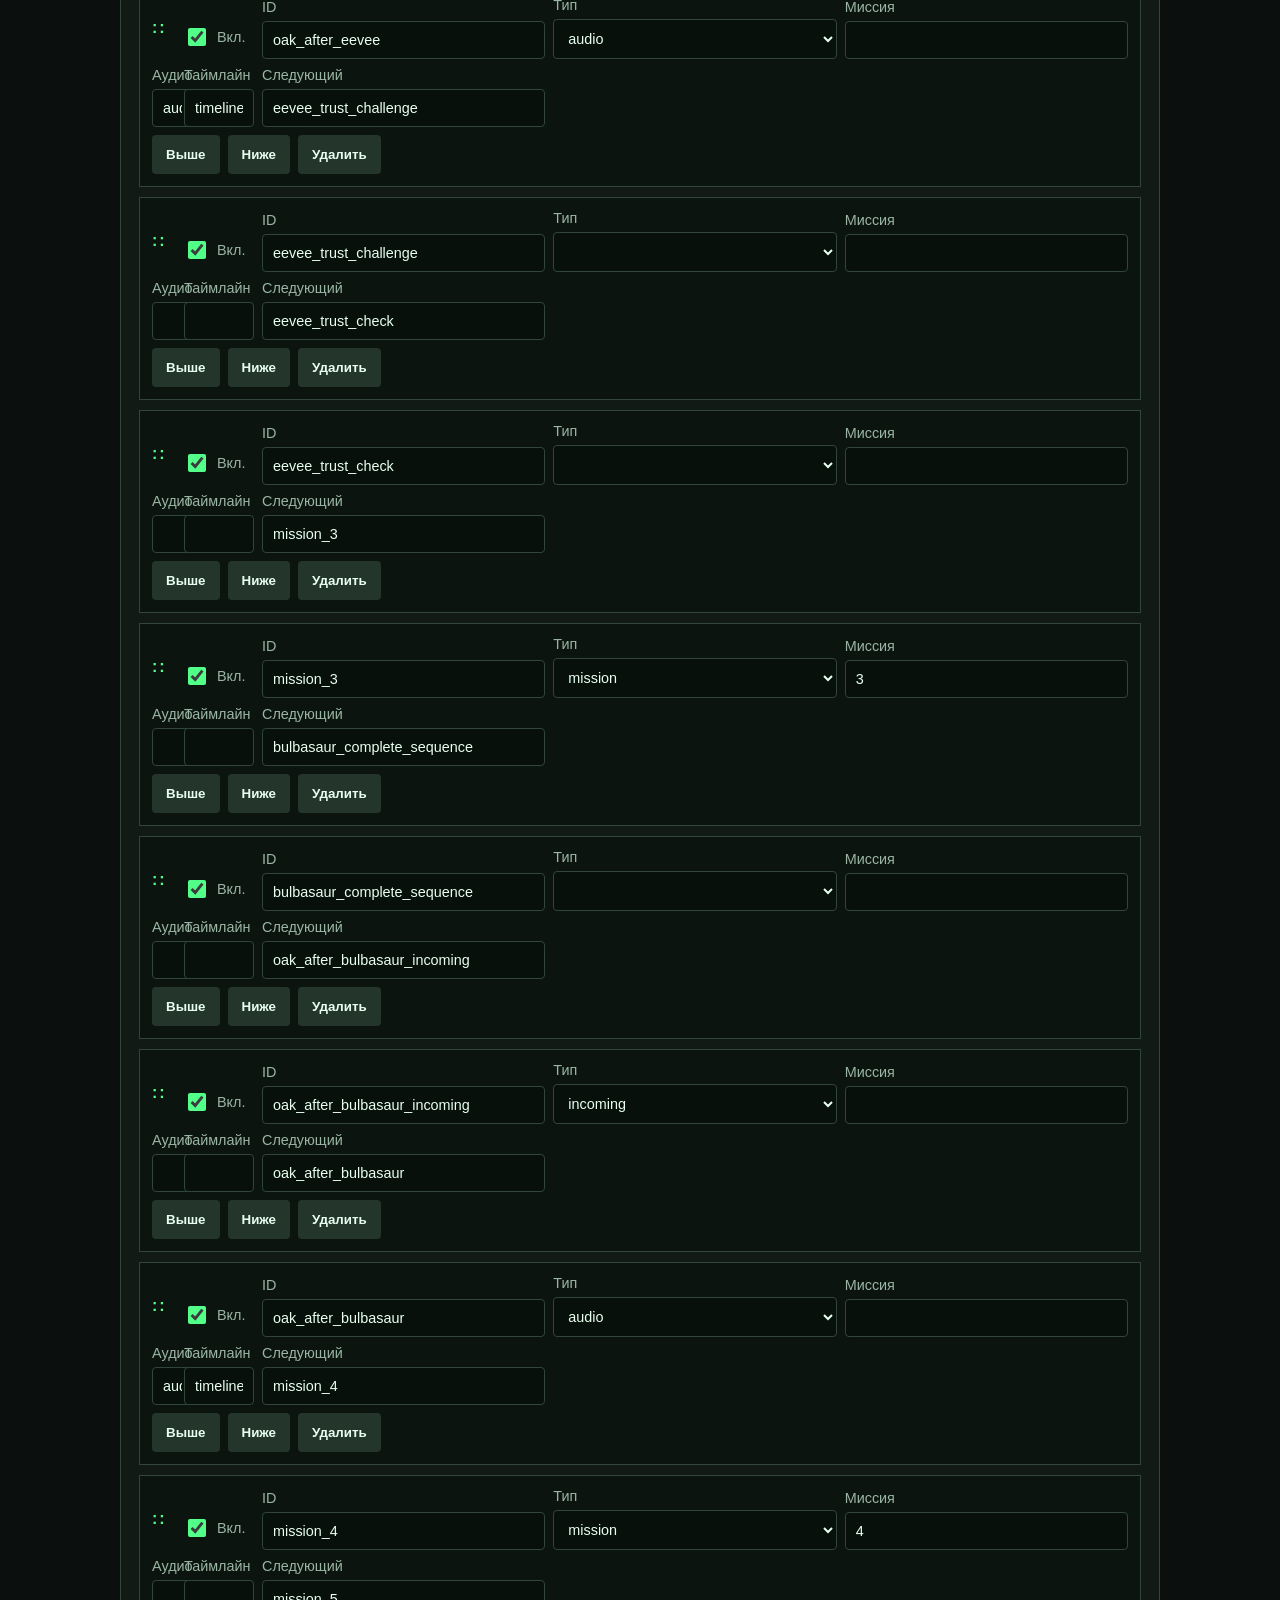
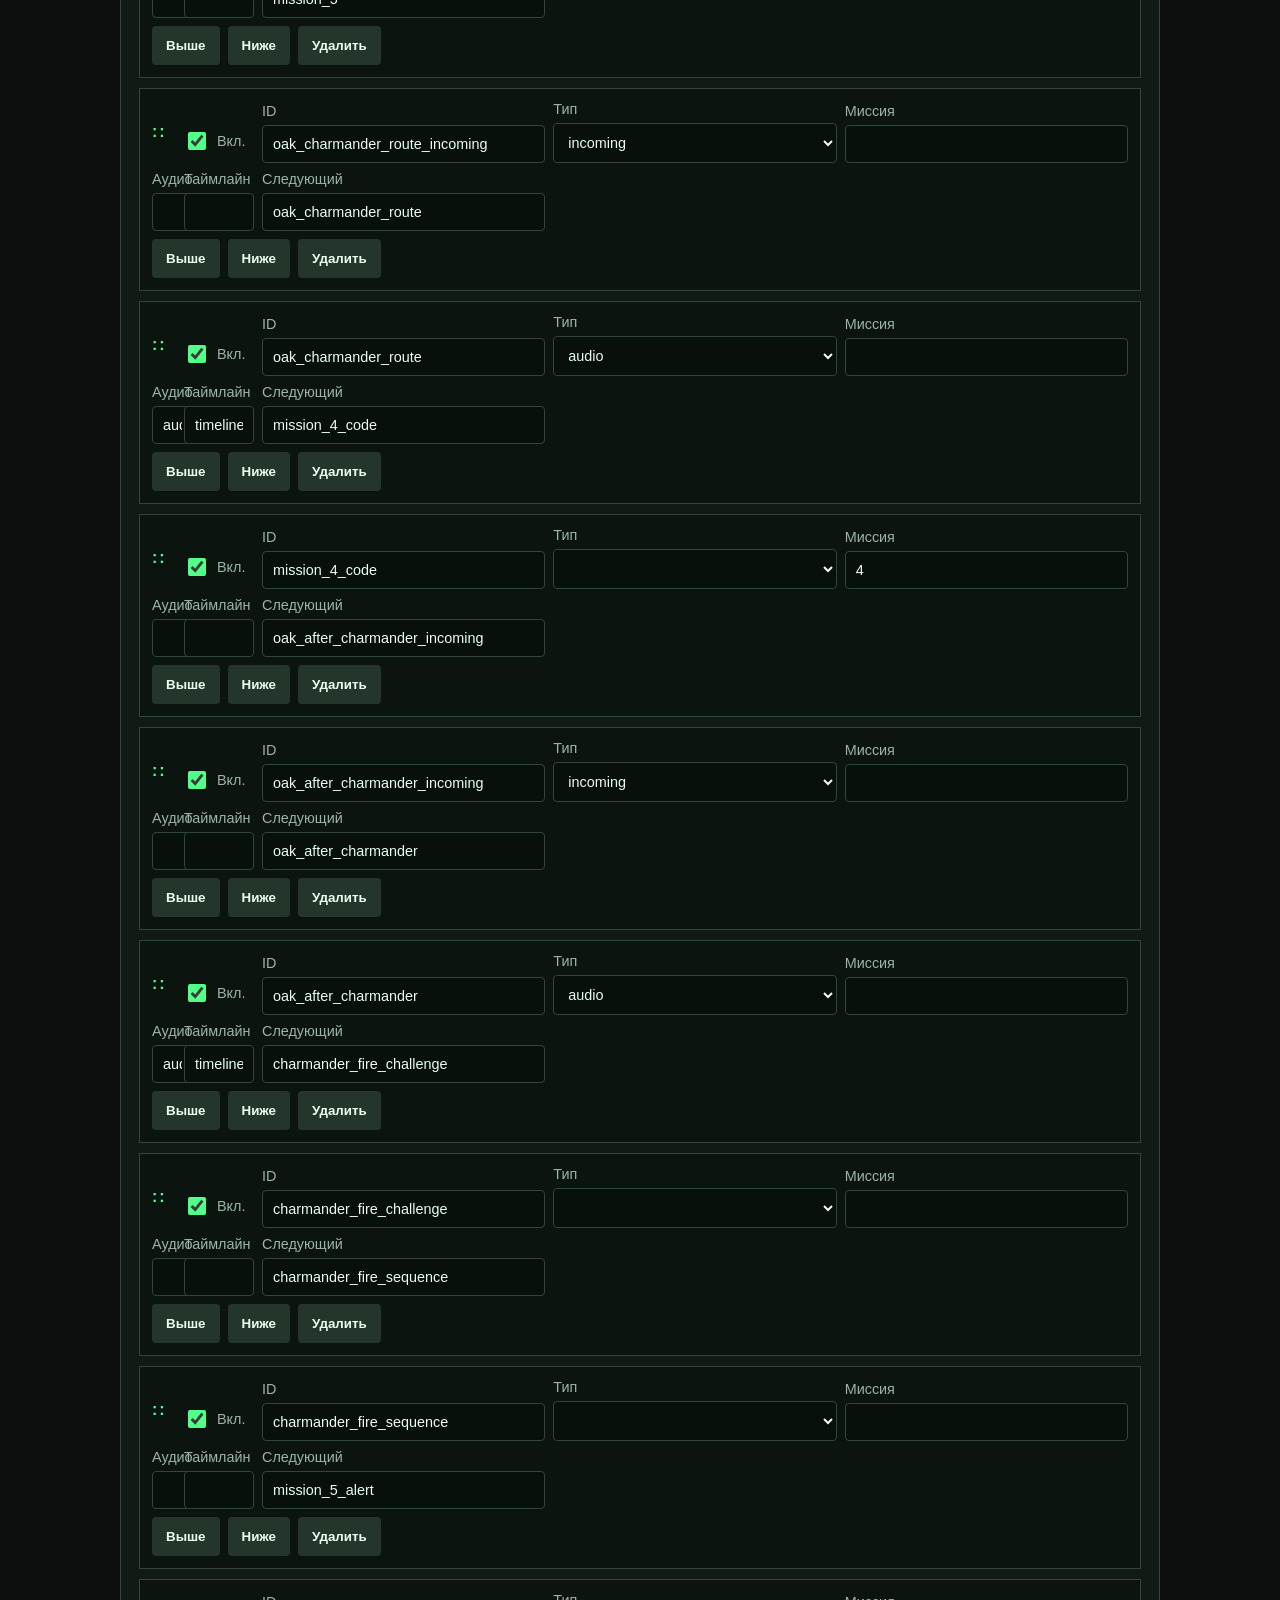
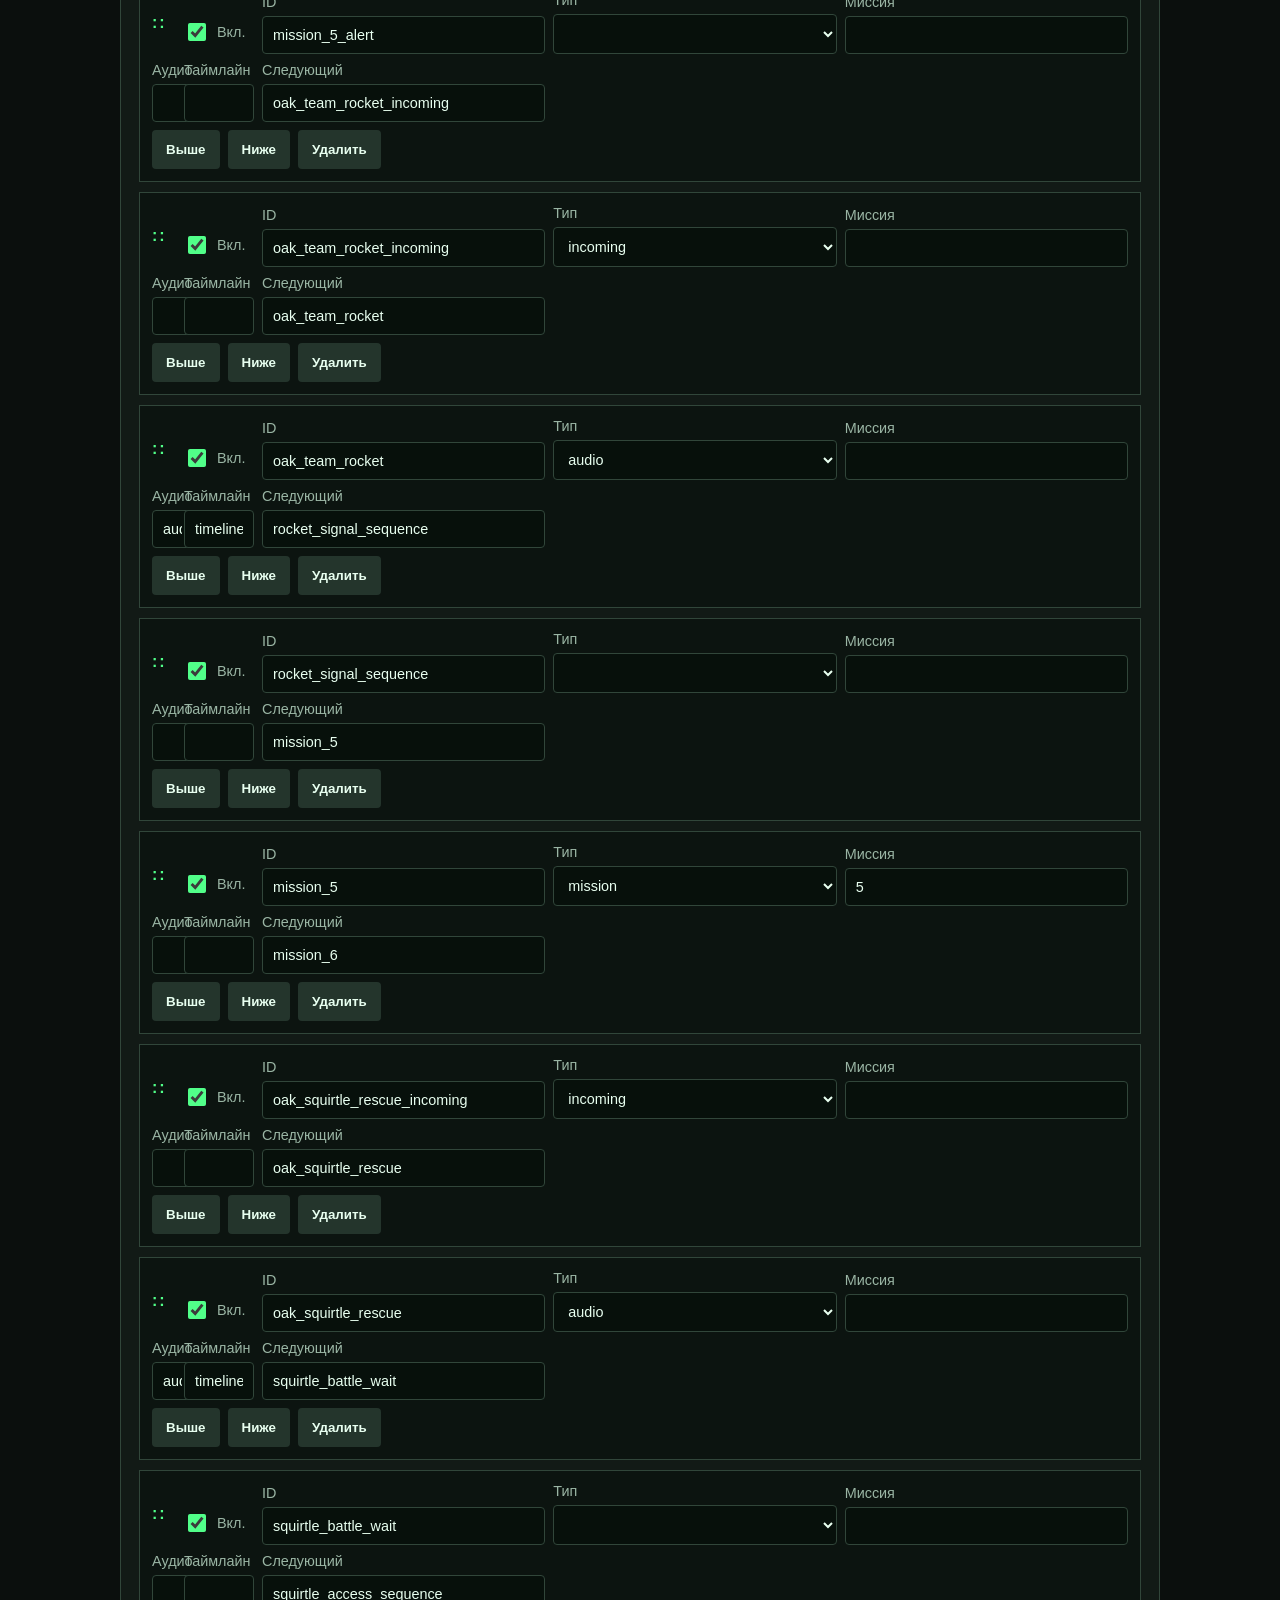
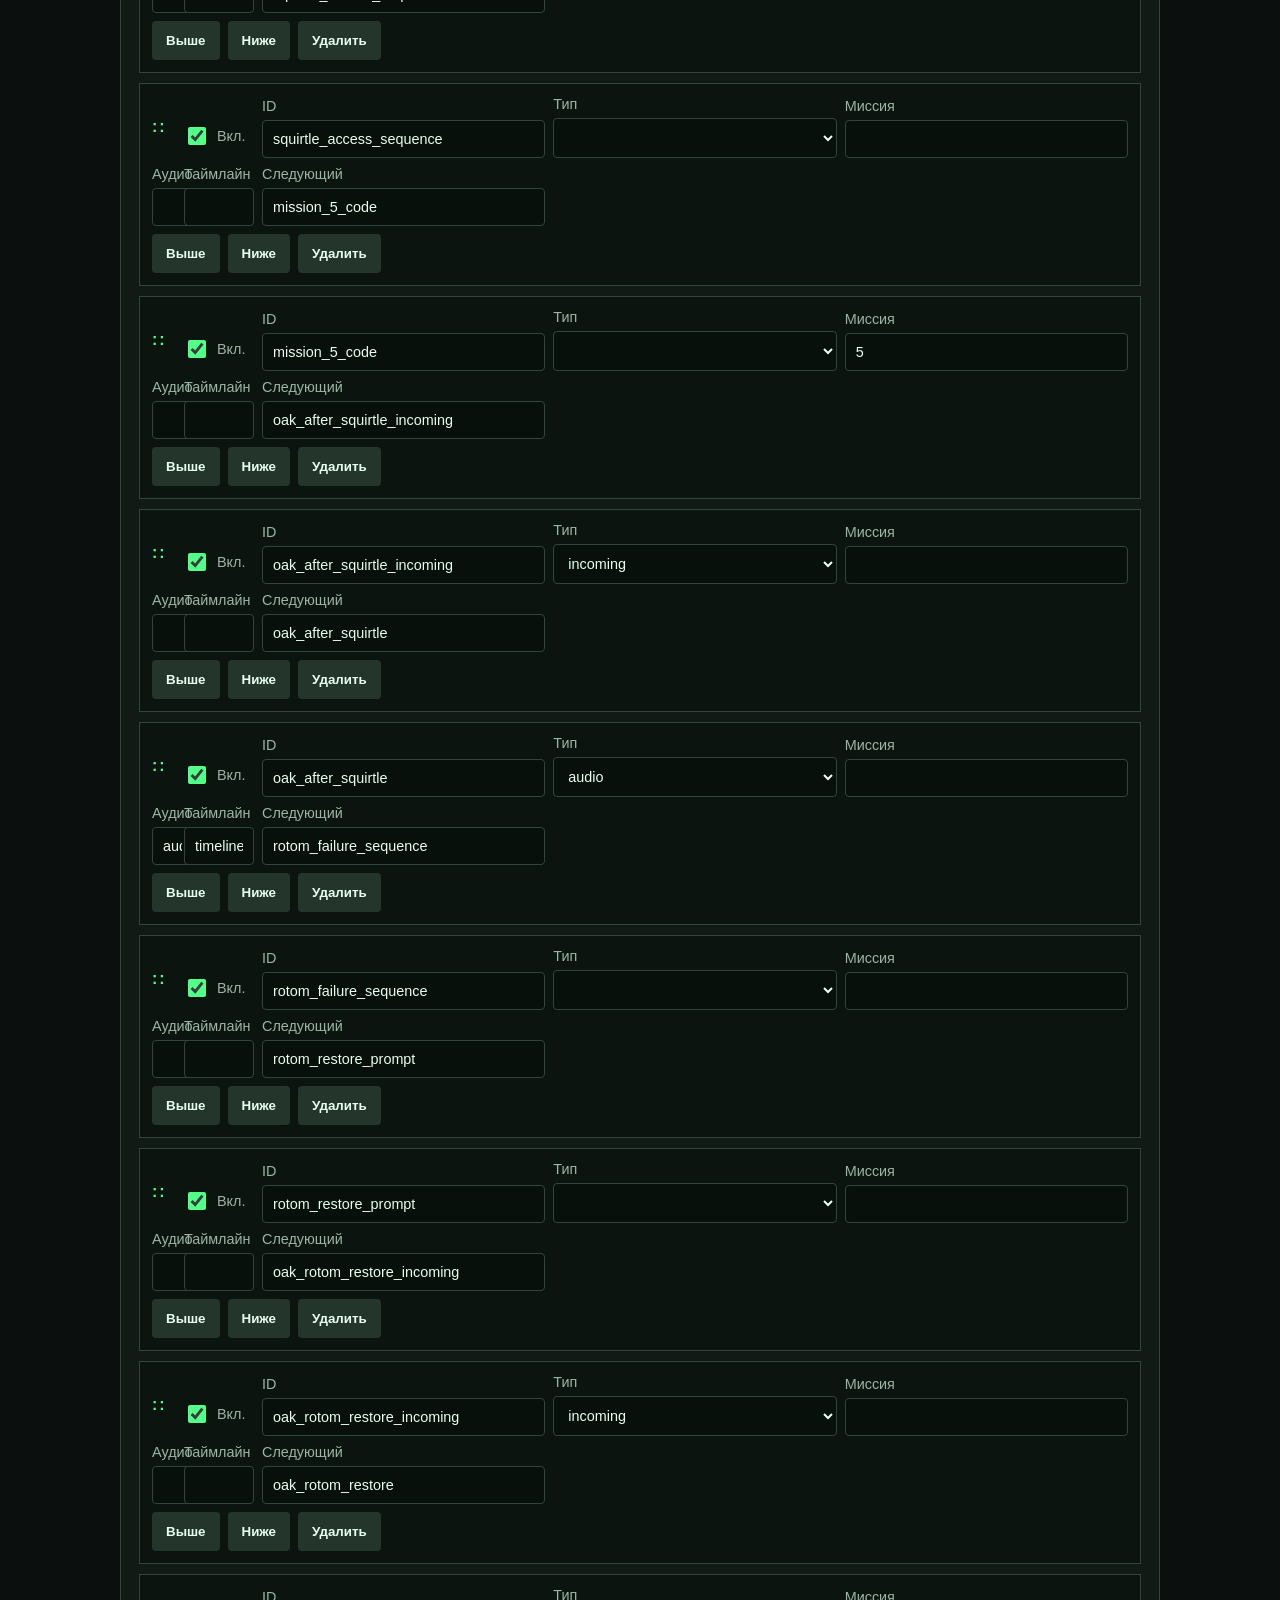
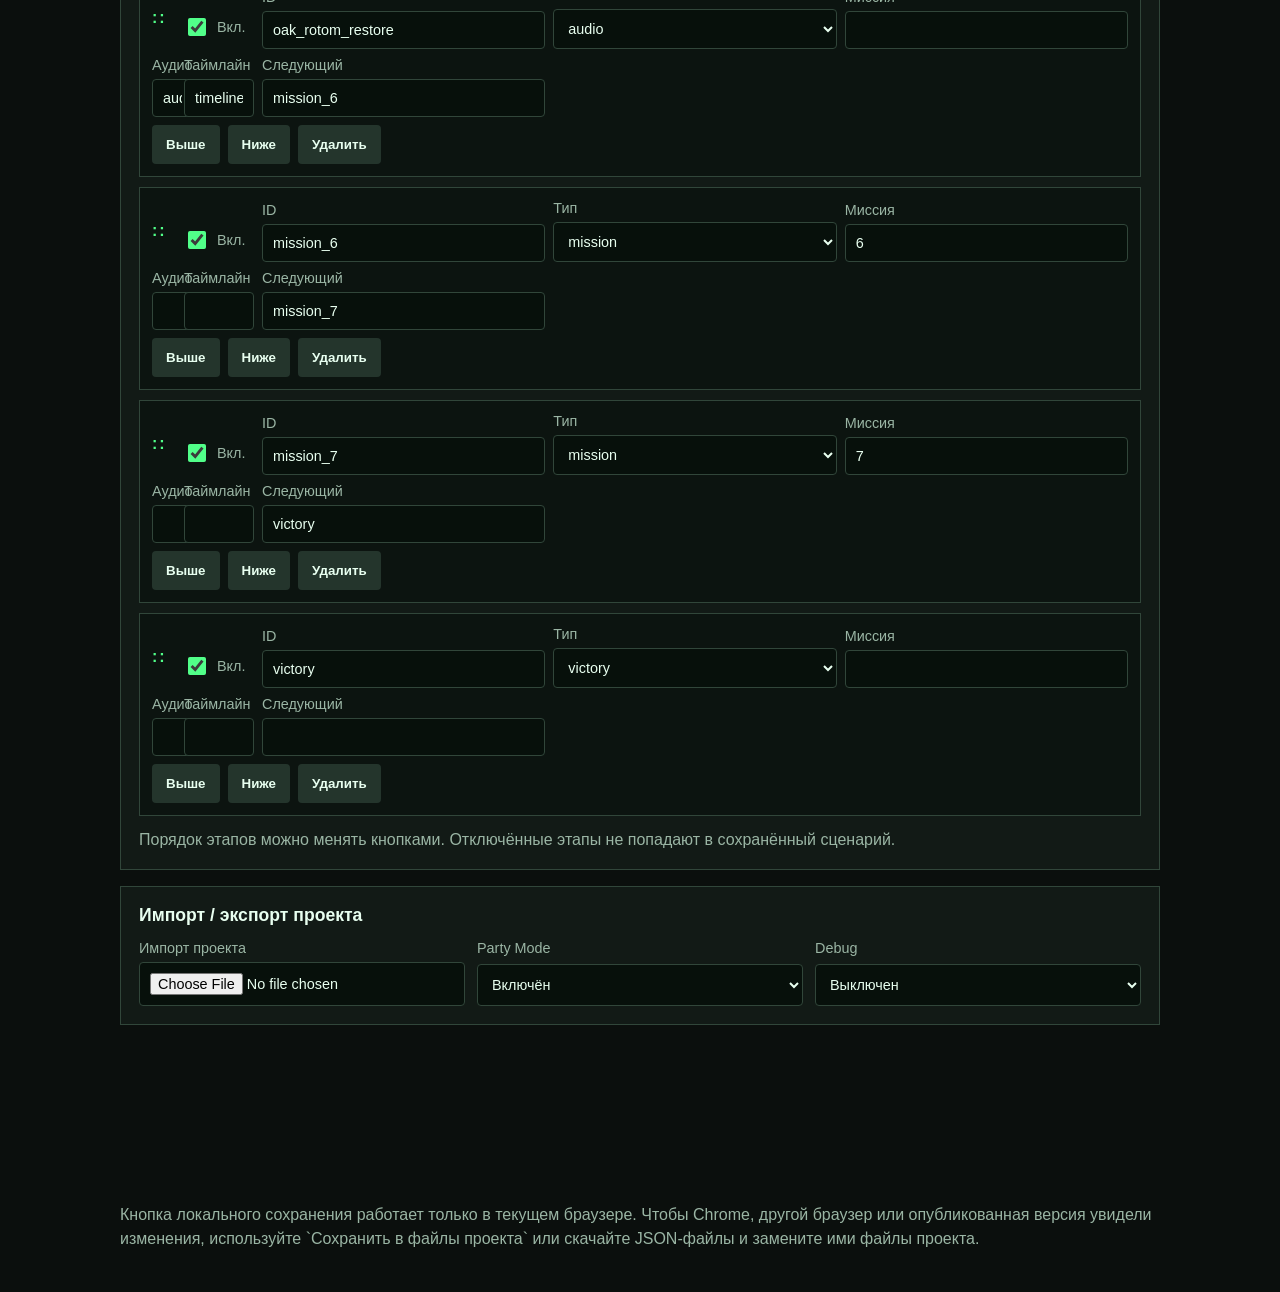
==== commit 6d91437a: "Add Rotom emergency prelude" ====
--- a/admin.html
+++ b/admin.html
@@ -82,6 +82,6 @@
 
     <p class="note">Кнопка локального сохранения работает только в текущем браузере. Чтобы Chrome, другой браузер или опубликованная версия увидели изменения, используйте `Сохранить в файлы проекта` или скачайте JSON-файлы и замените ими файлы проекта.</p>
   </main>
-  <script src="admin.js?v=rocket-squirtle-wait1"></script>
+  <script src="admin.js?v=rotom-prelude1"></script>
 </body>
 </html>
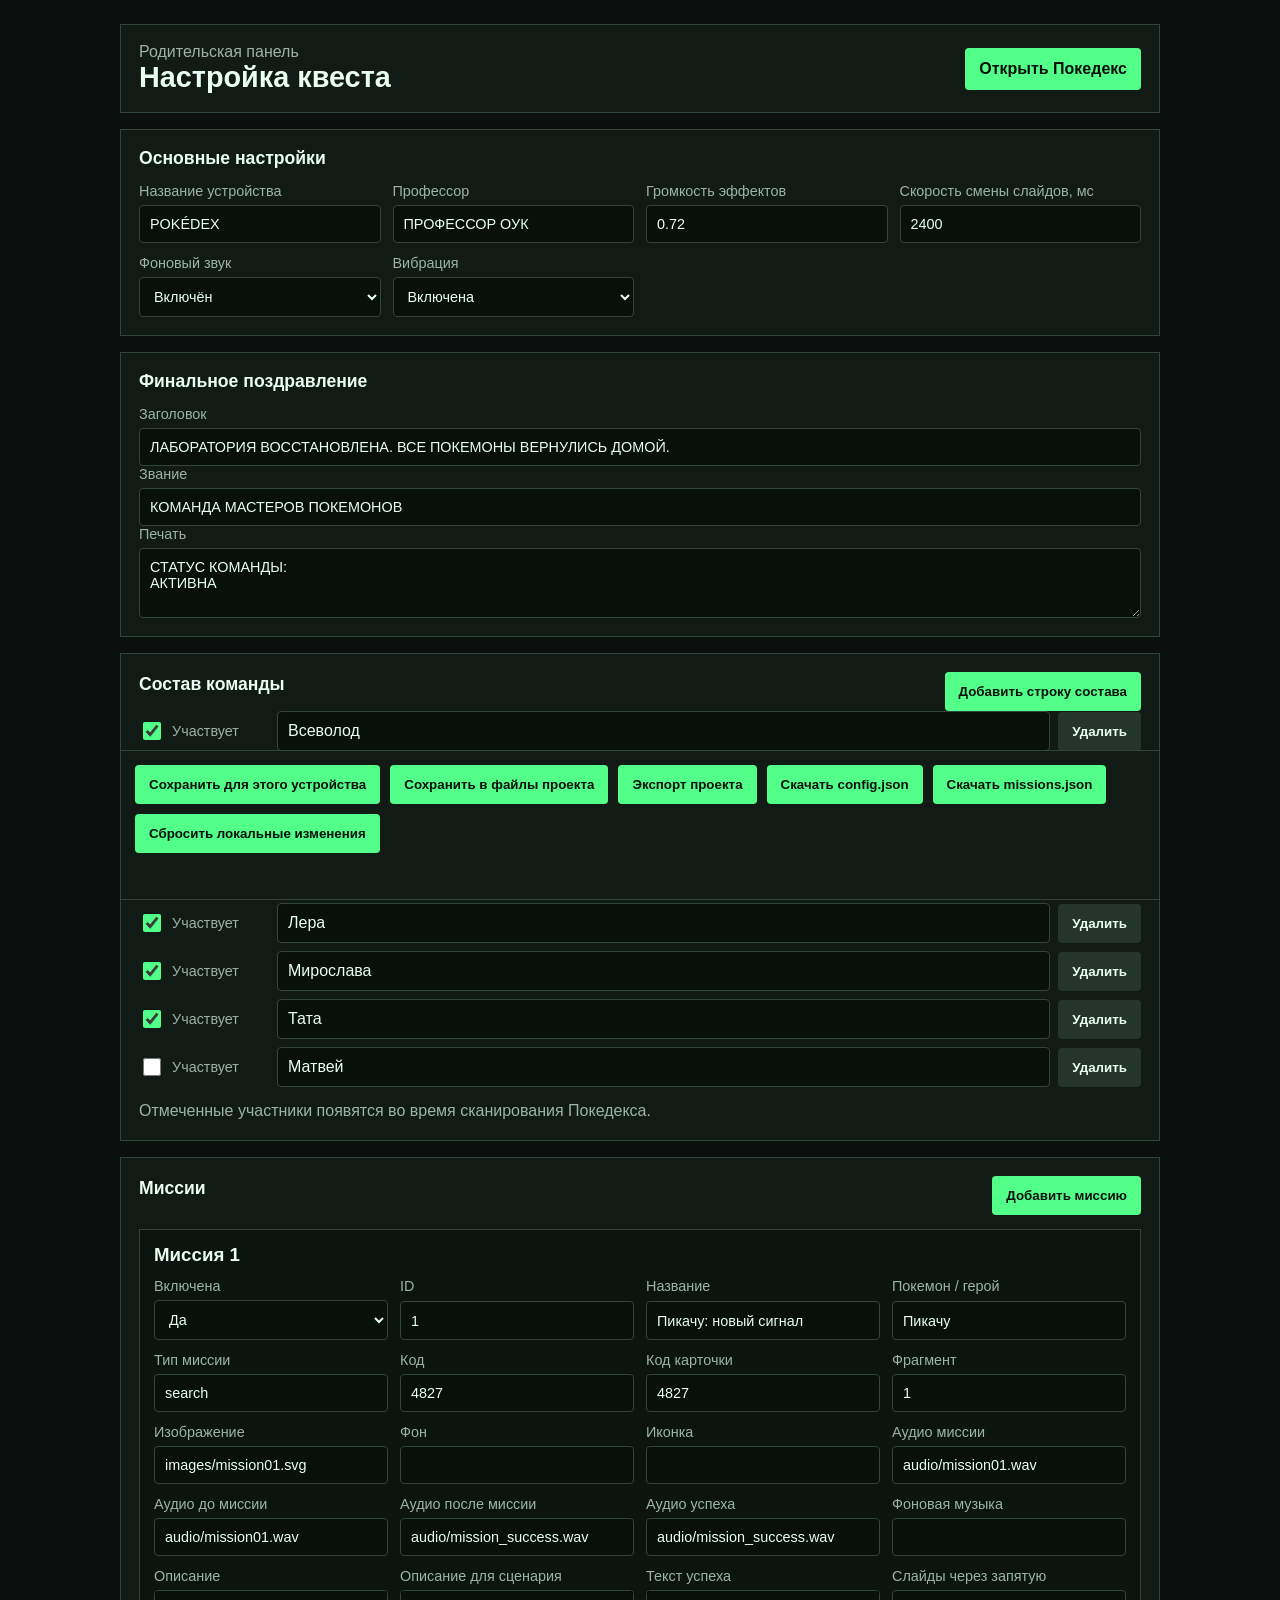
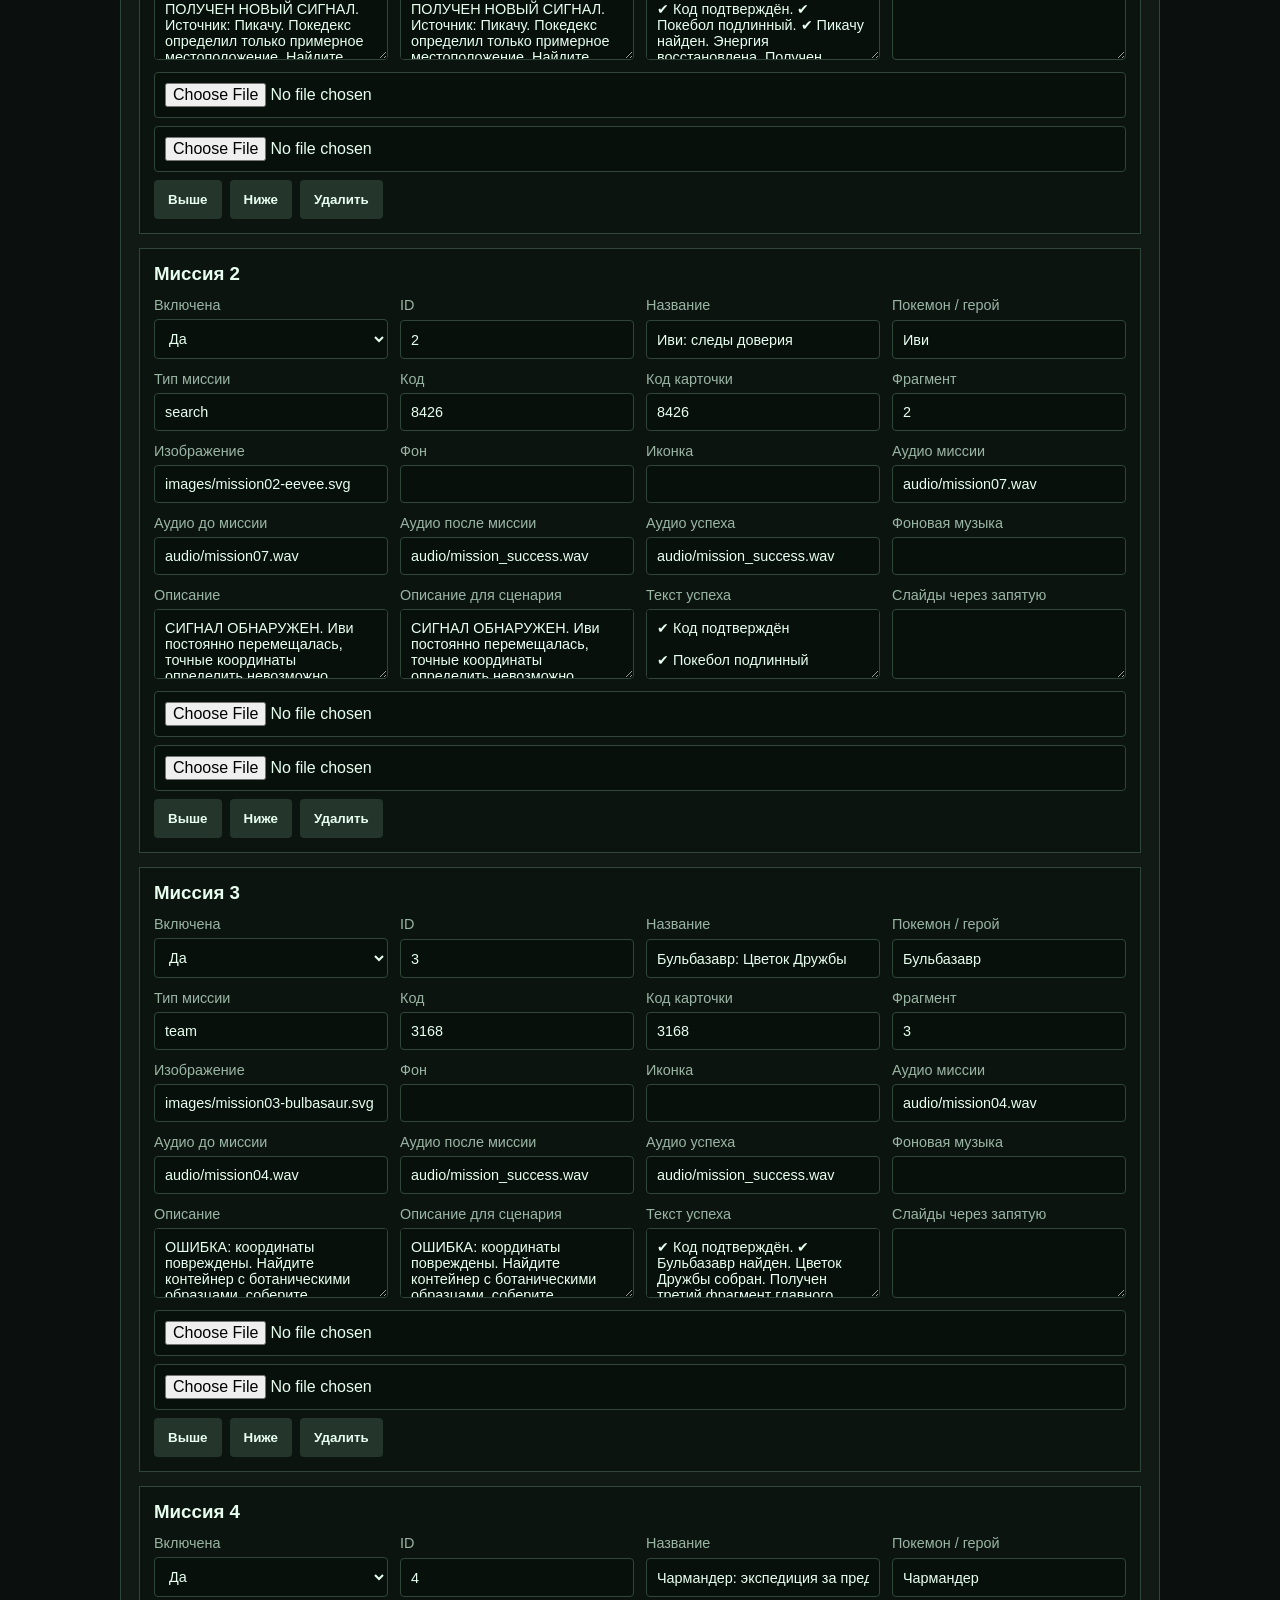
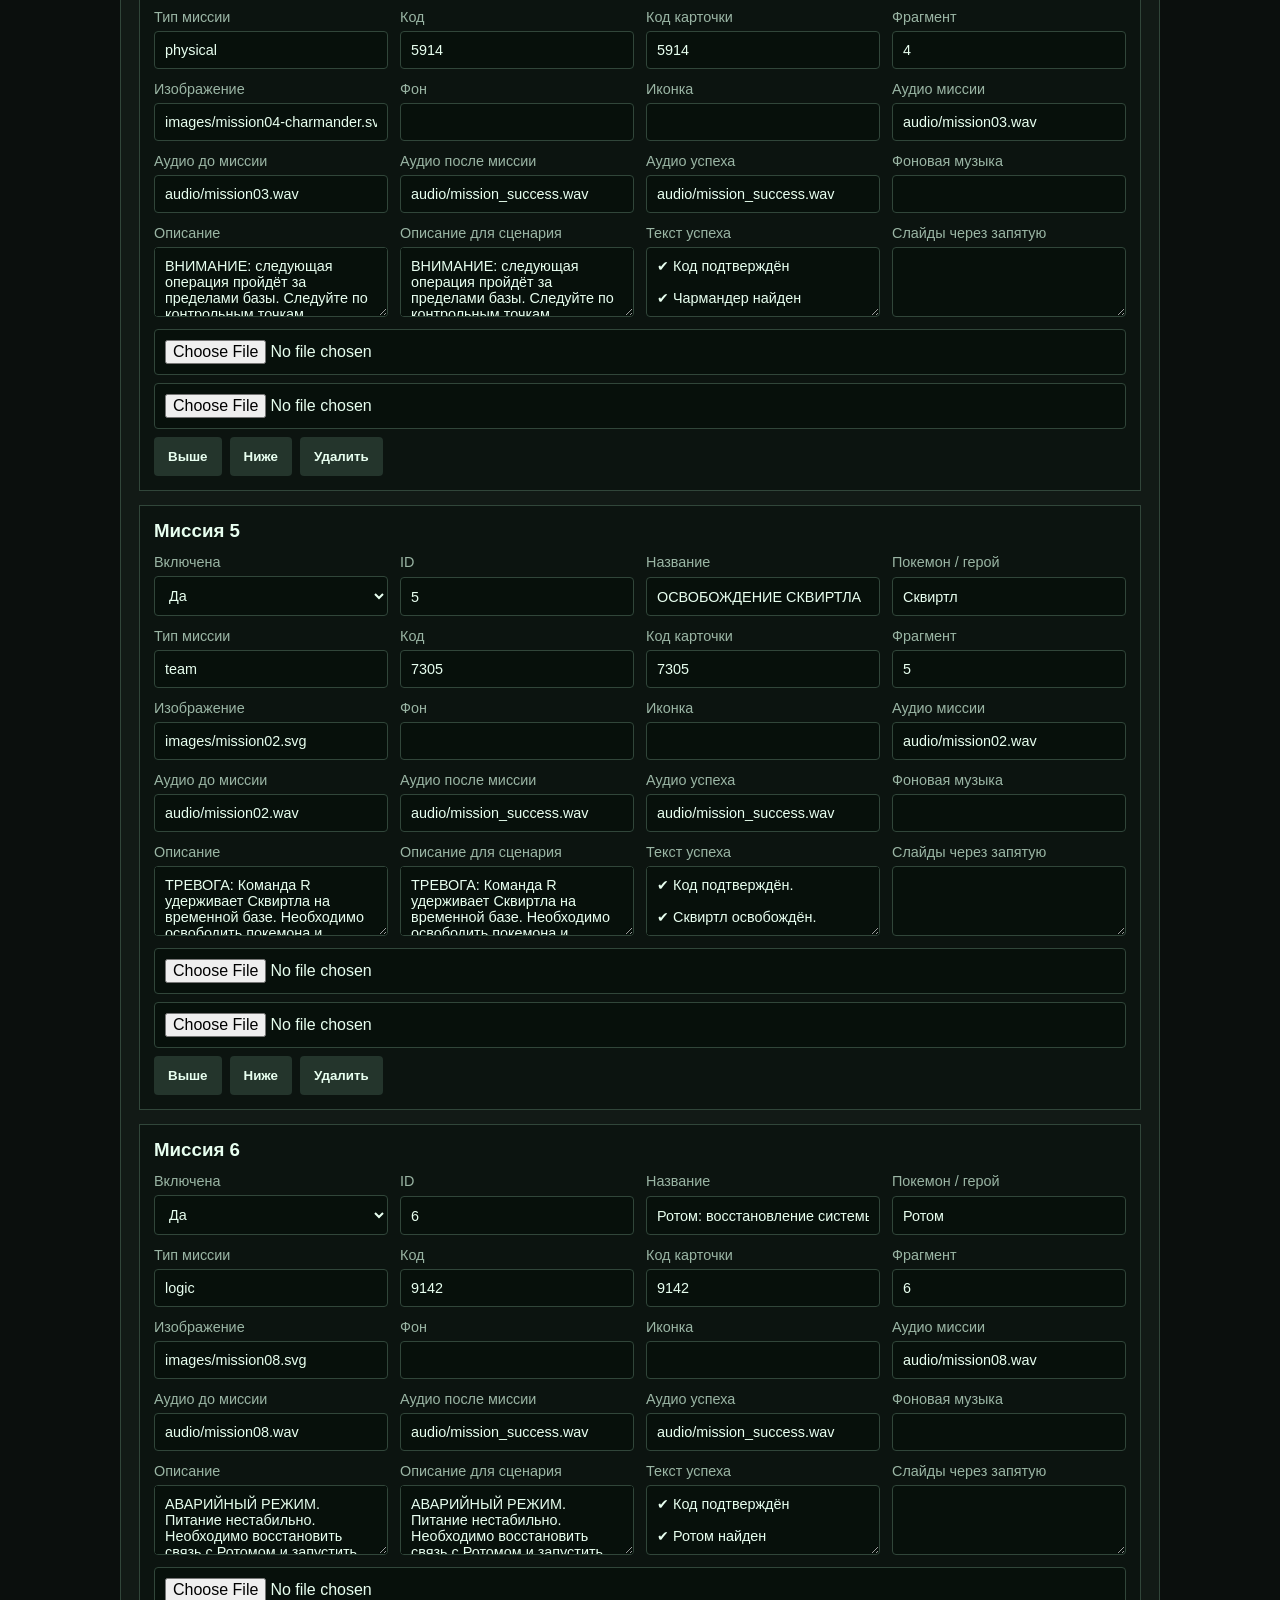
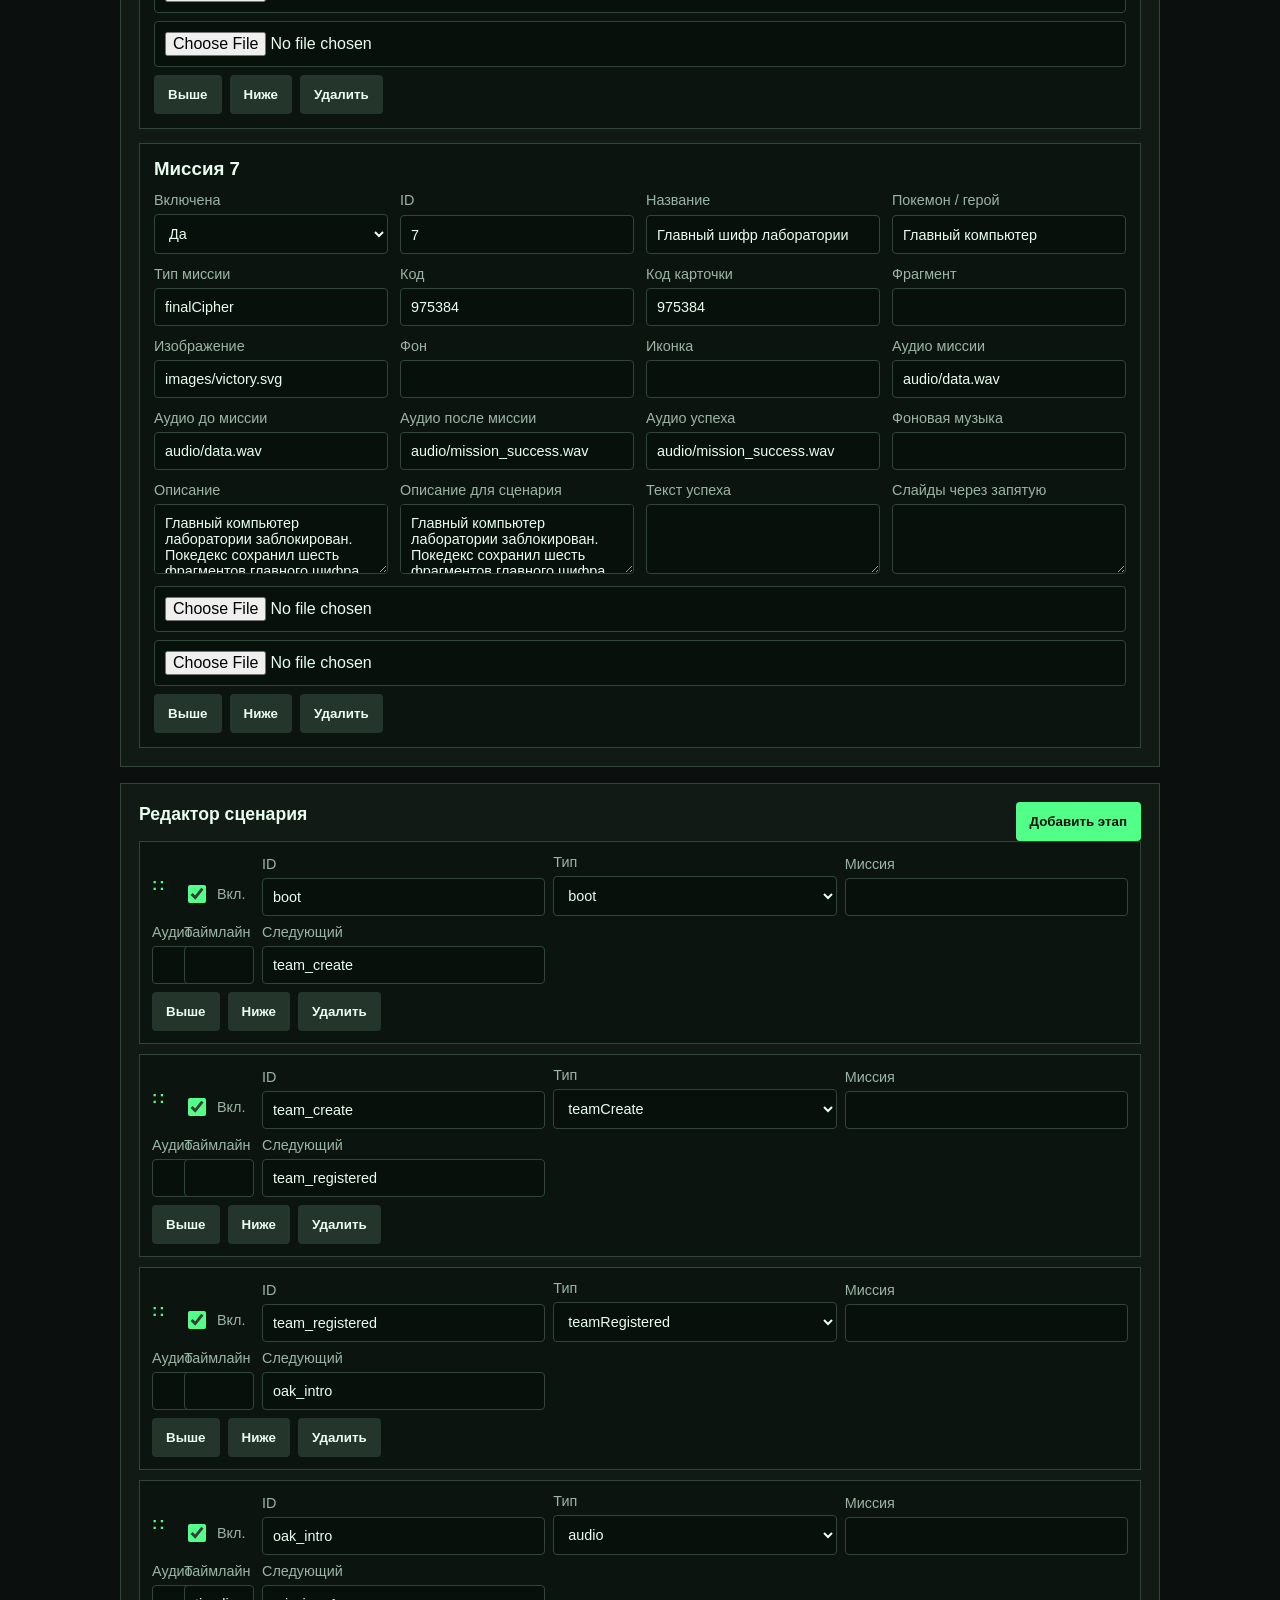
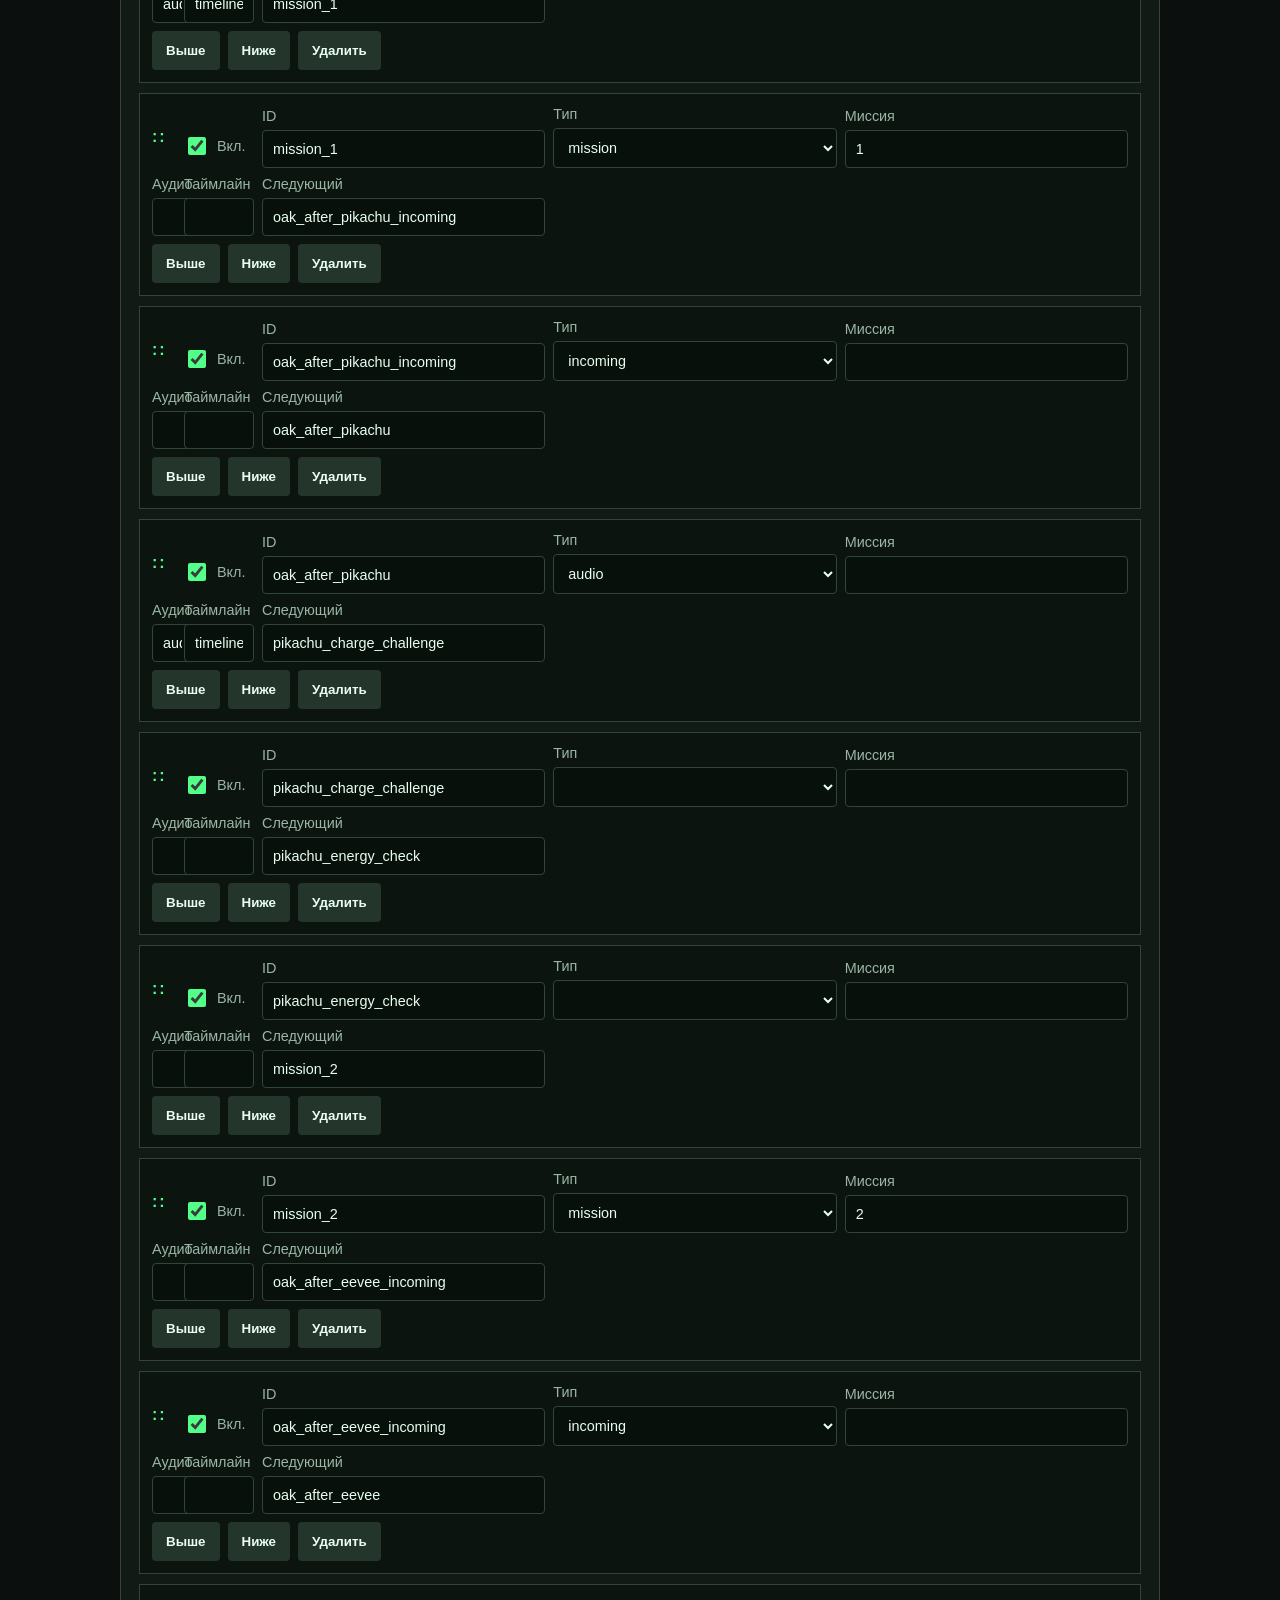
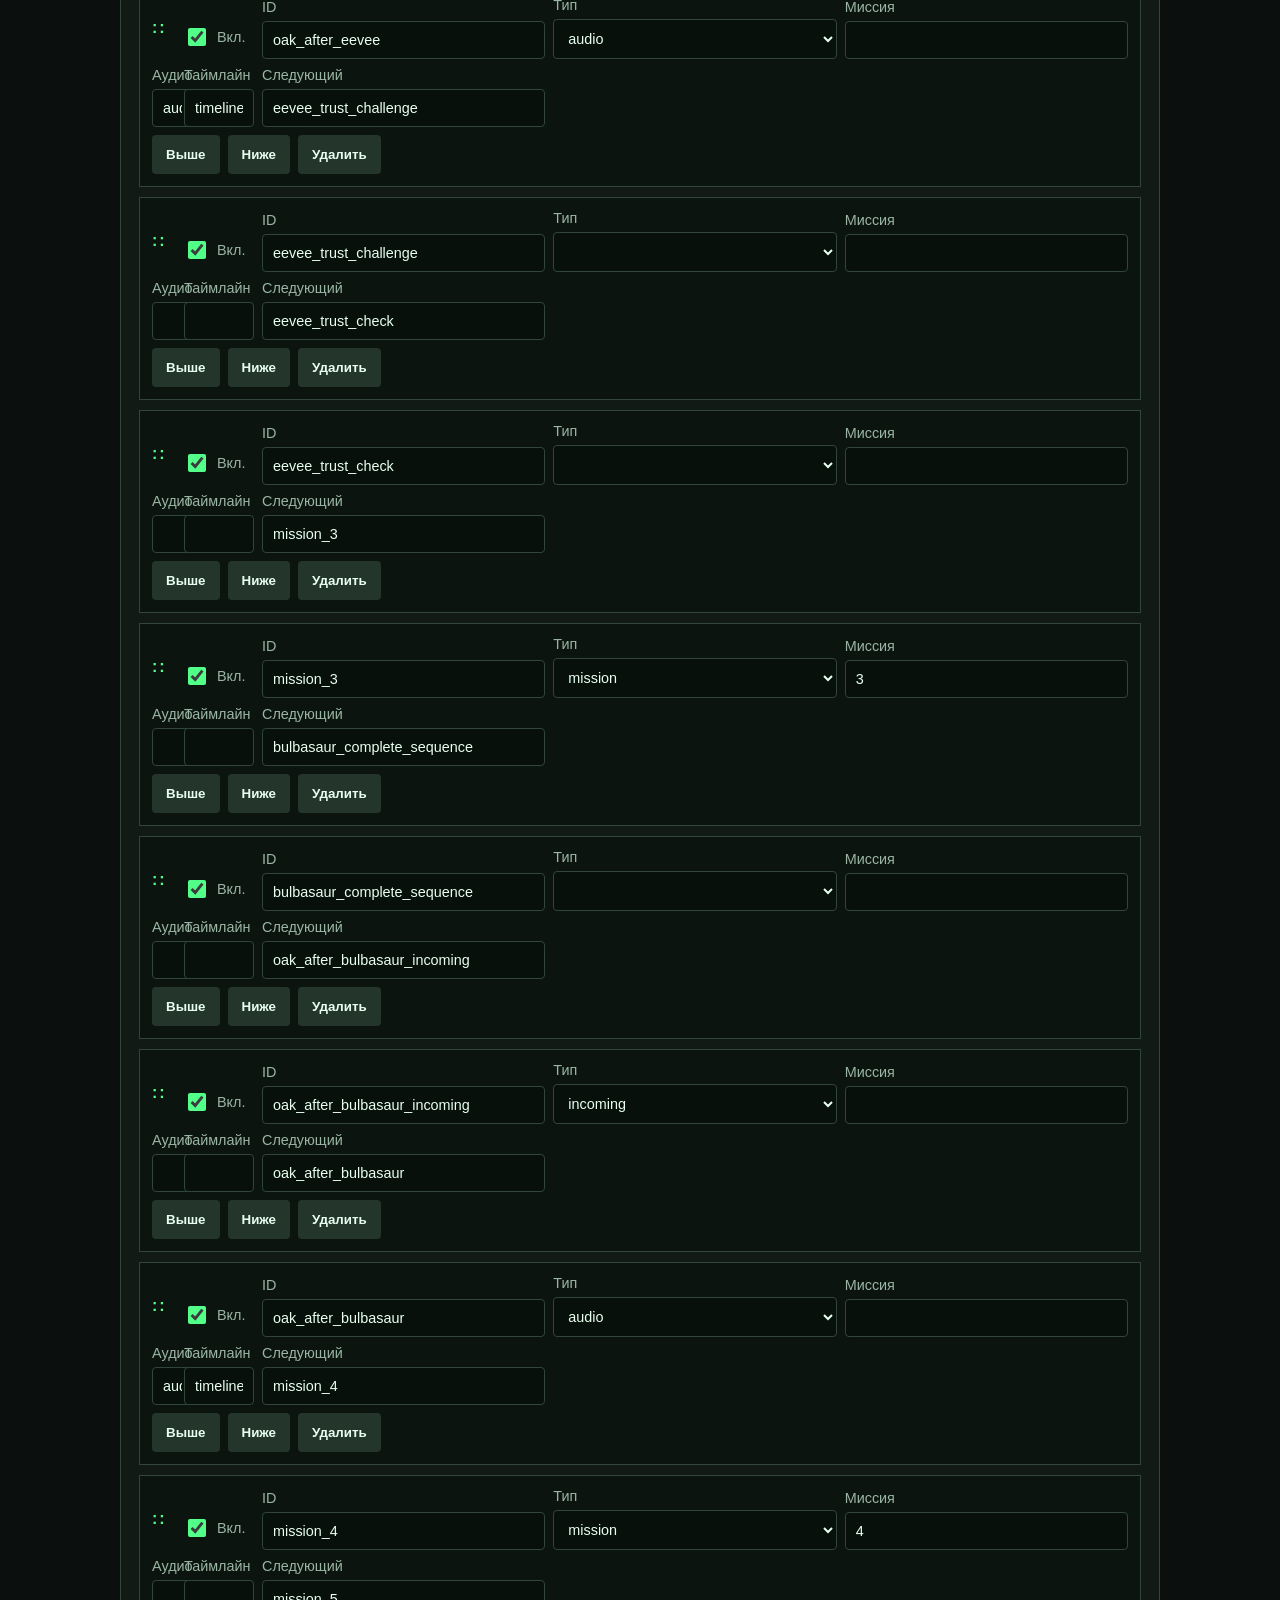
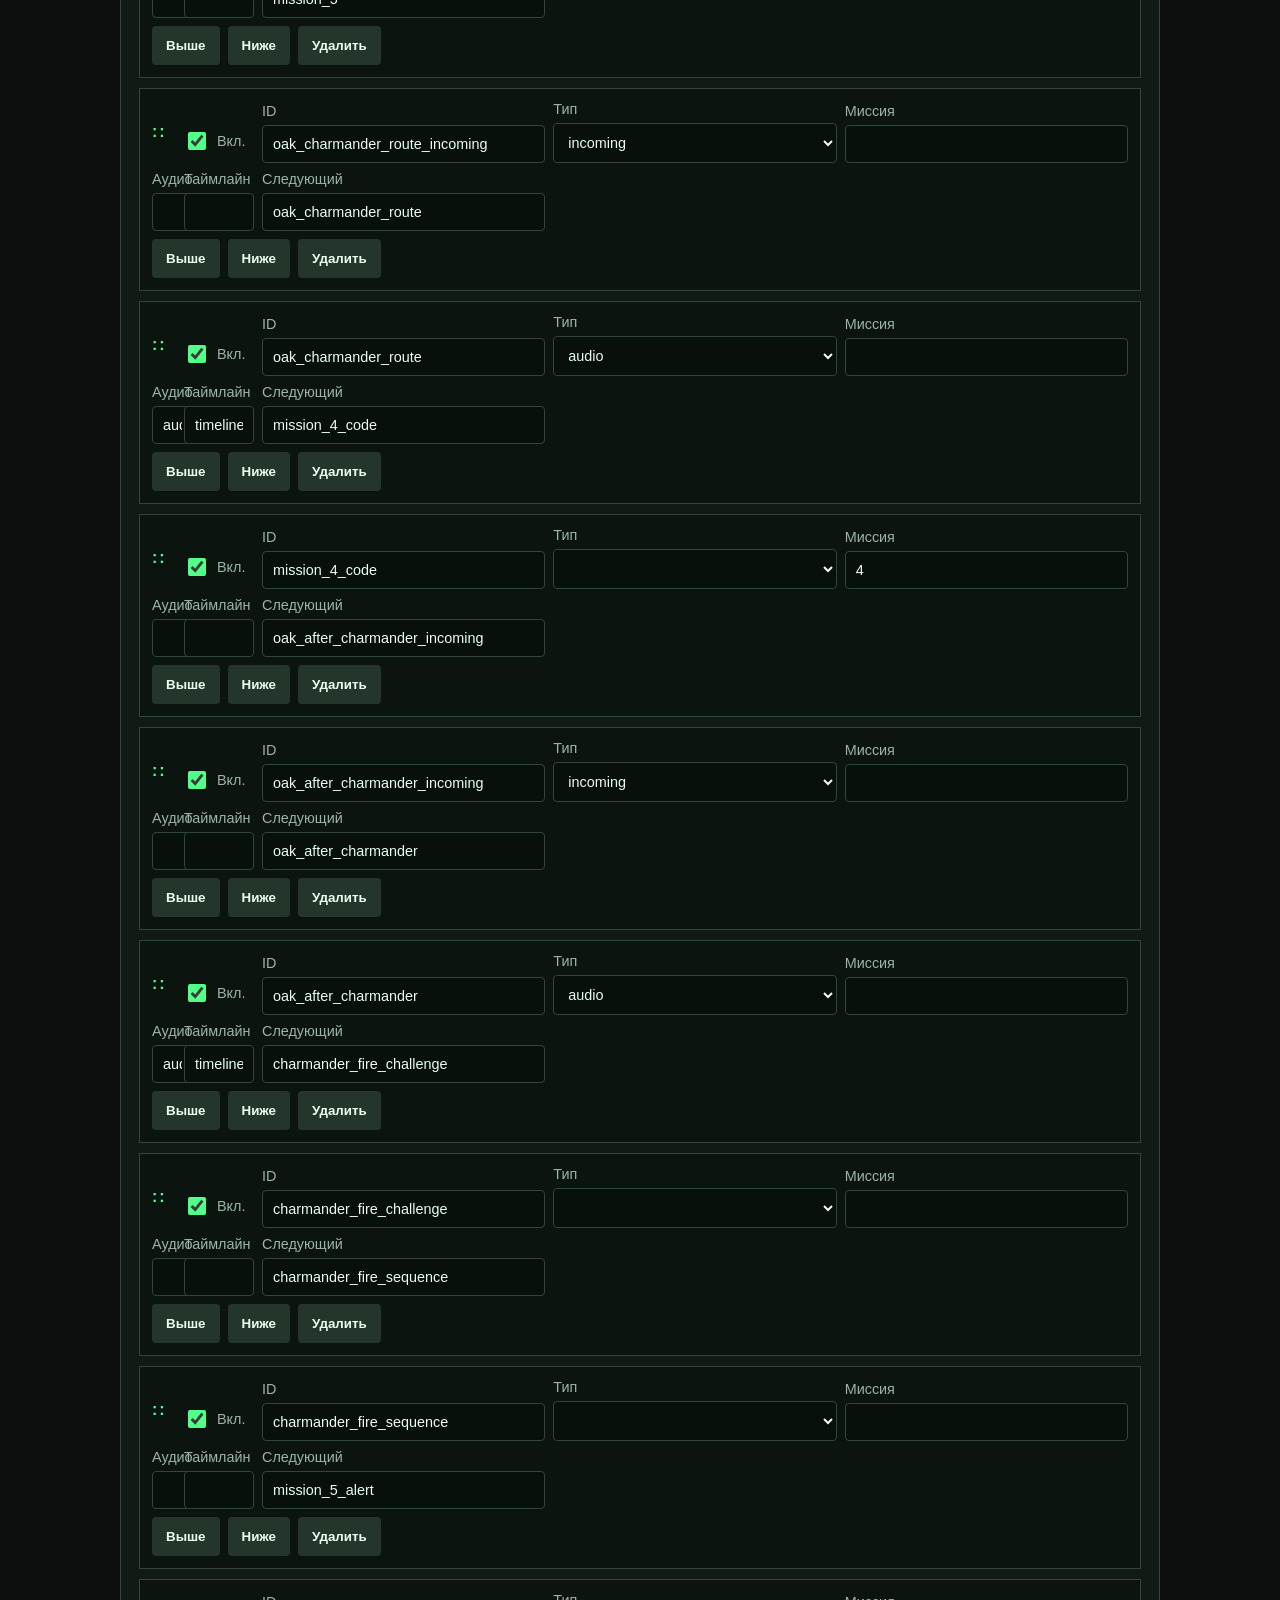
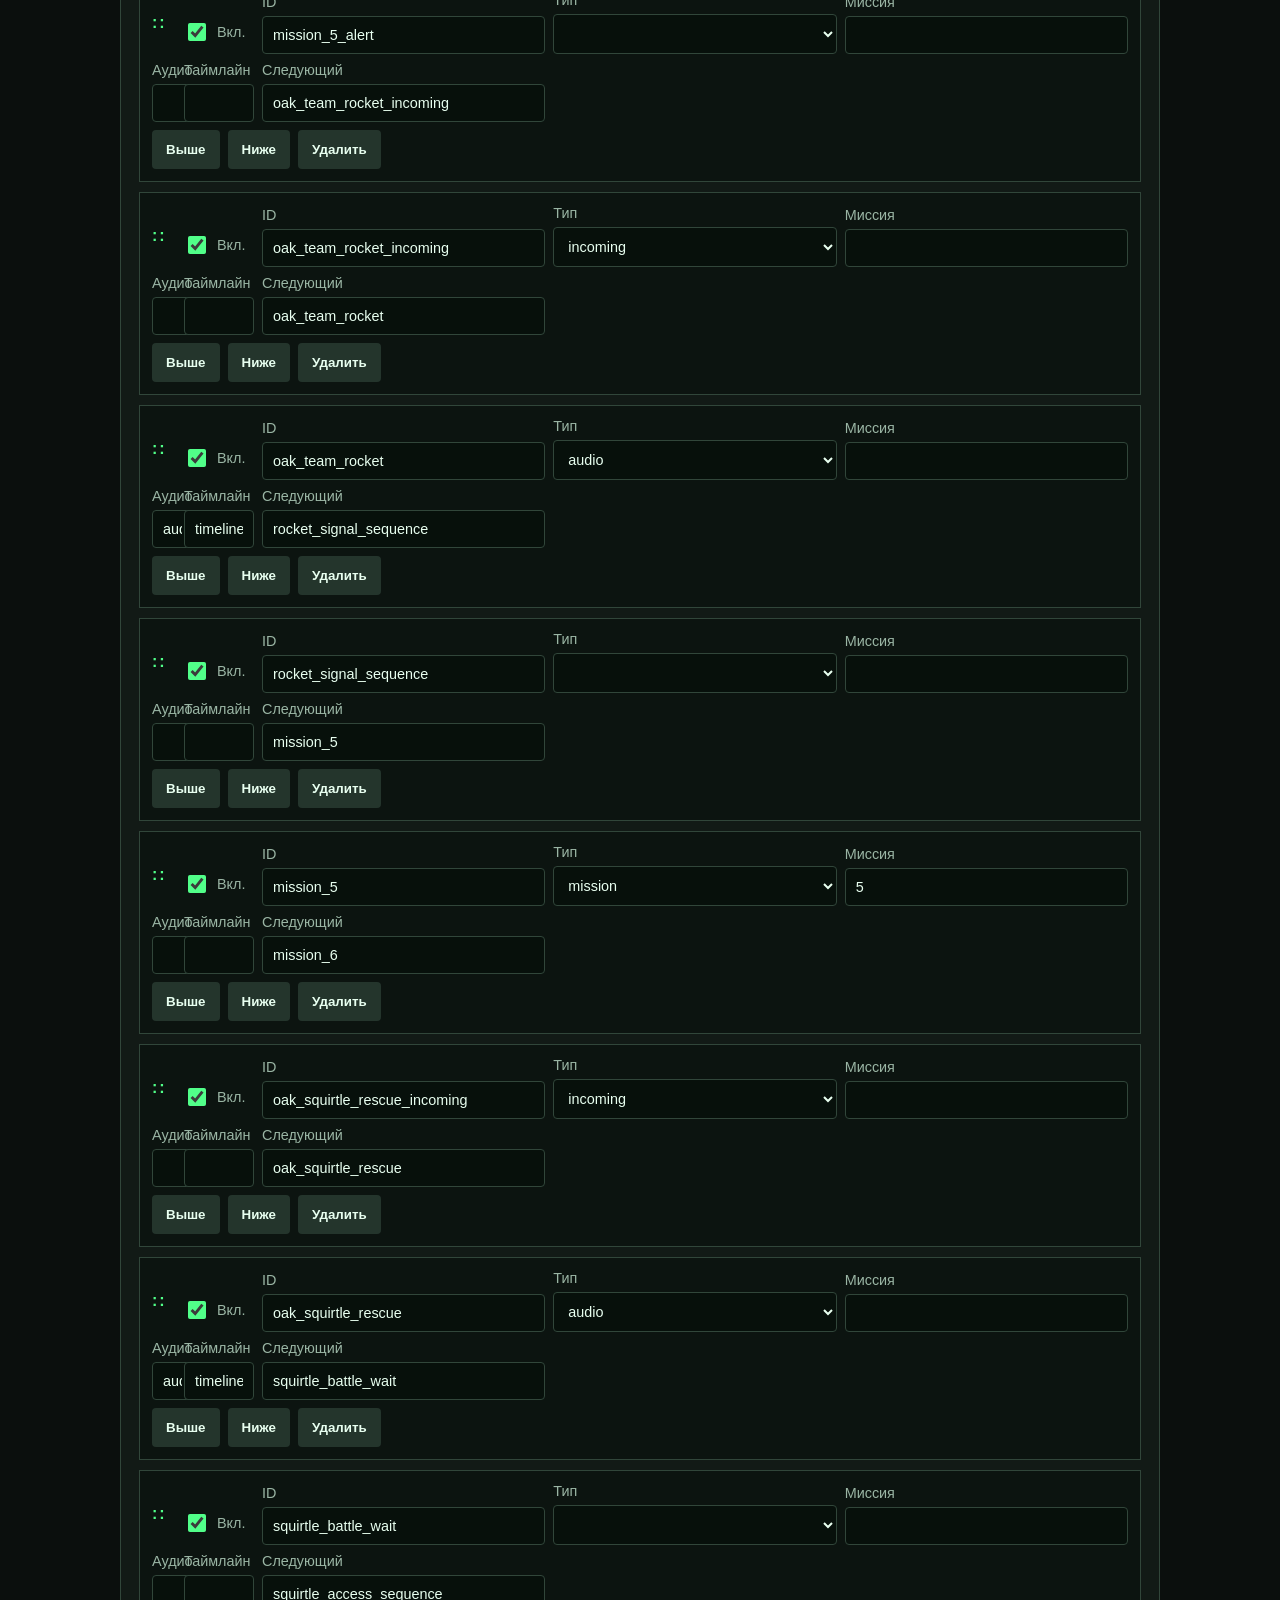
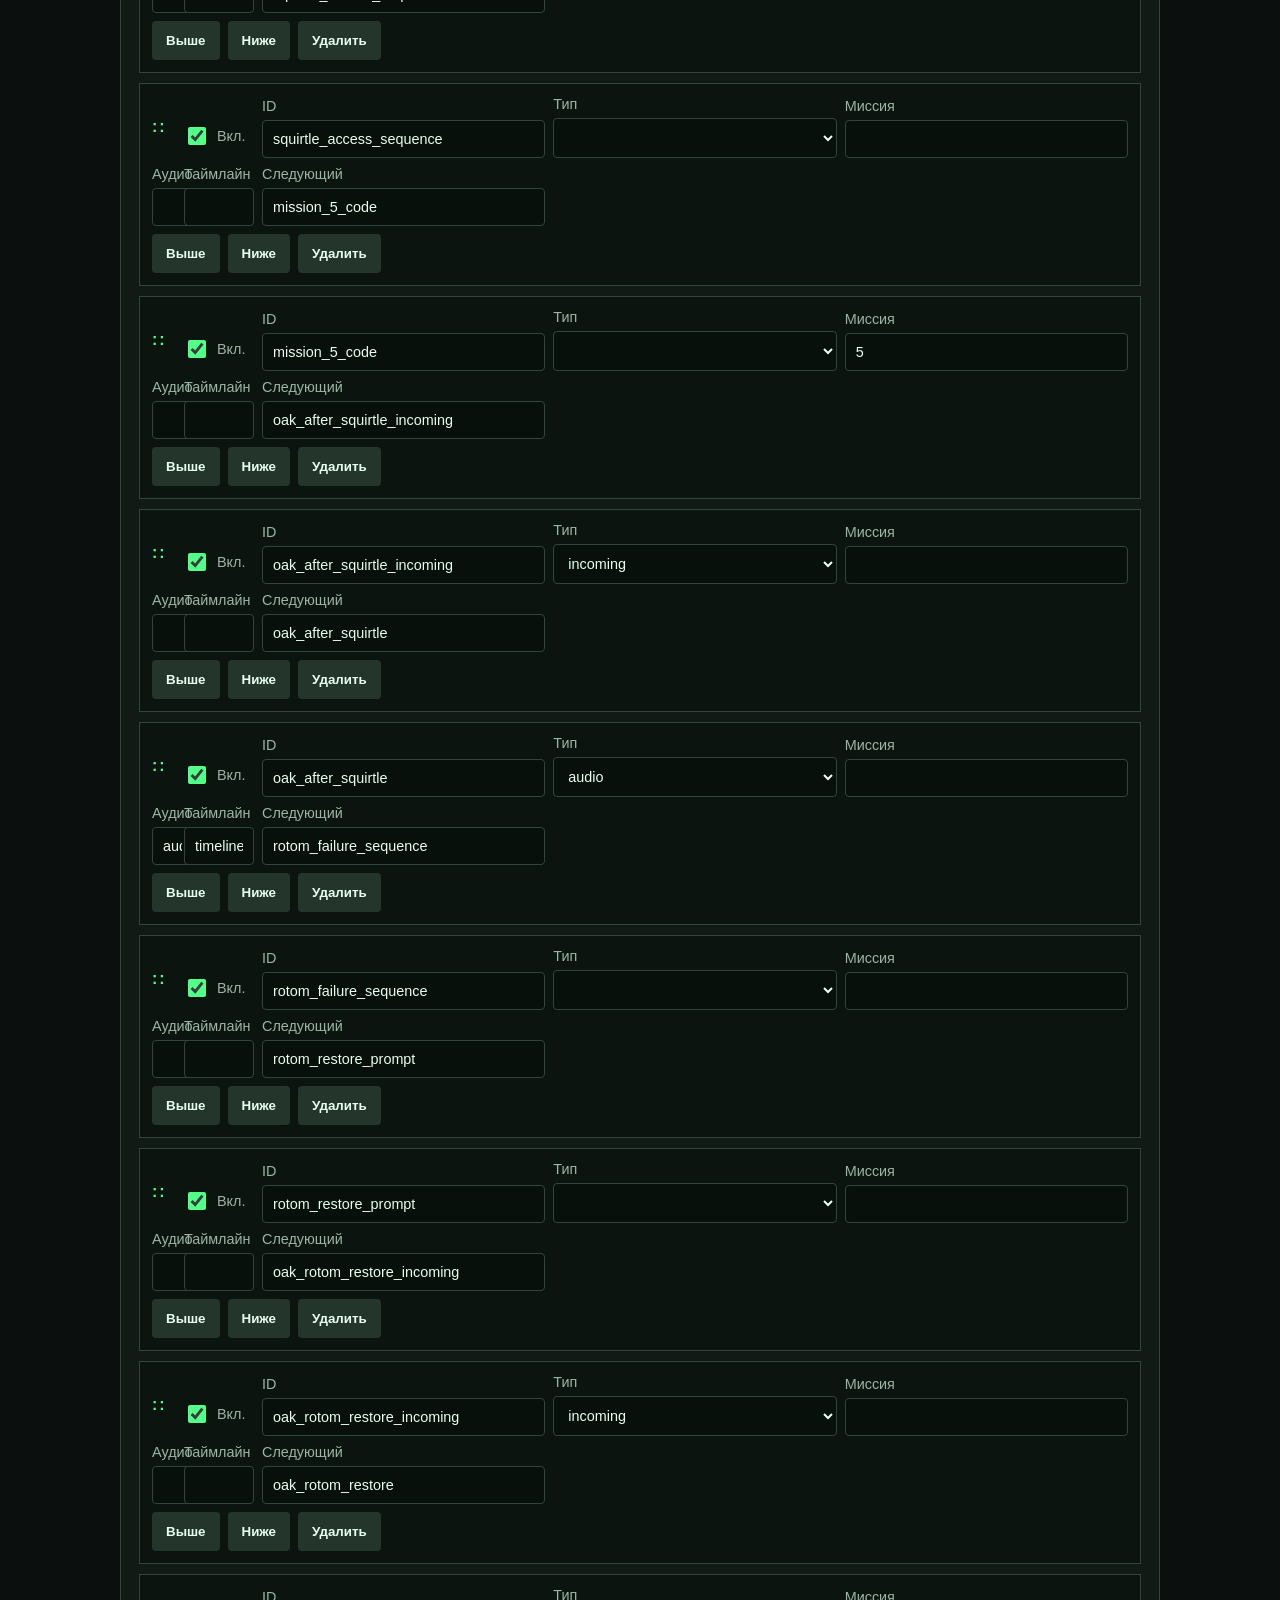
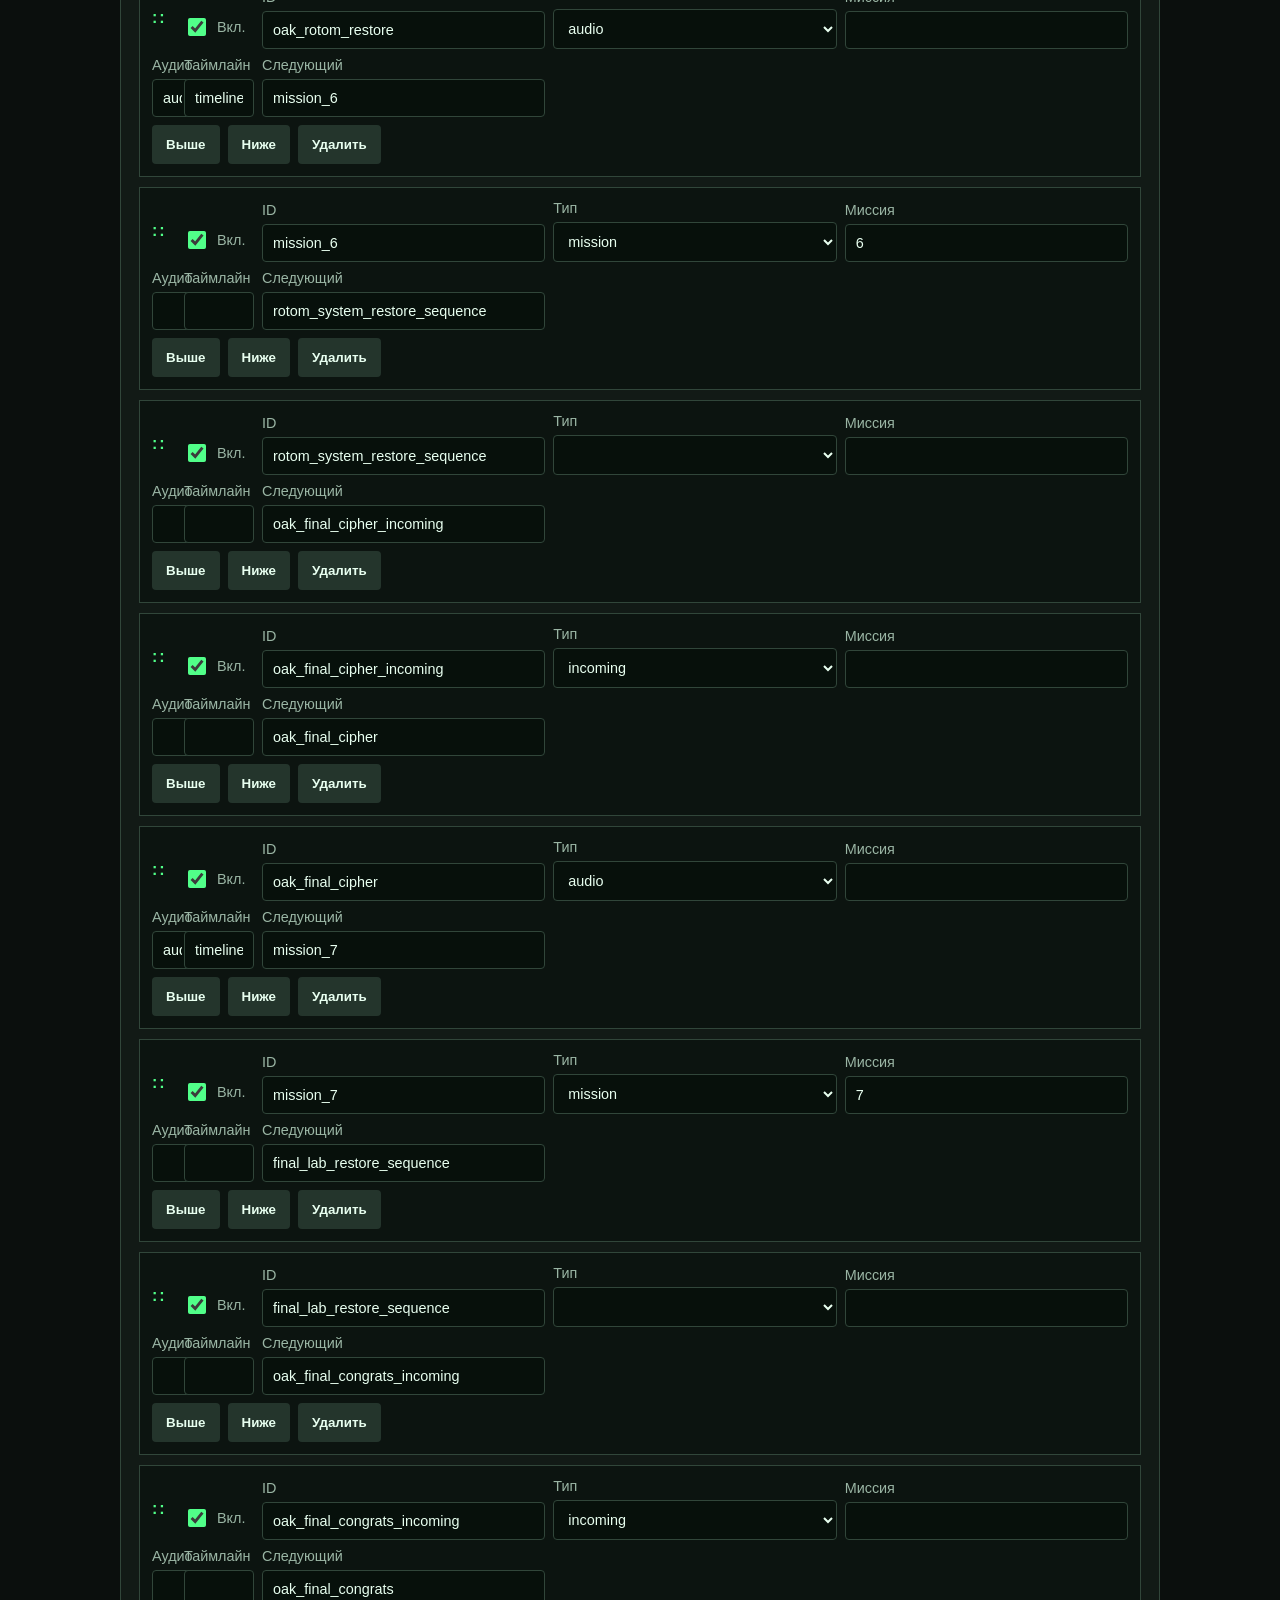
==== commit de225f42: "Add final cipher and lab restore flow" ====
--- a/admin.html
+++ b/admin.html
@@ -82,6 +82,6 @@
 
     <p class="note">Кнопка локального сохранения работает только в текущем браузере. Чтобы Chrome, другой браузер или опубликованная версия увидели изменения, используйте `Сохранить в файлы проекта` или скачайте JSON-файлы и замените ими файлы проекта.</p>
   </main>
-  <script src="admin.js?v=rotom-prelude1"></script>
+  <script src="admin.js?v=final-cipher1"></script>
 </body>
 </html>
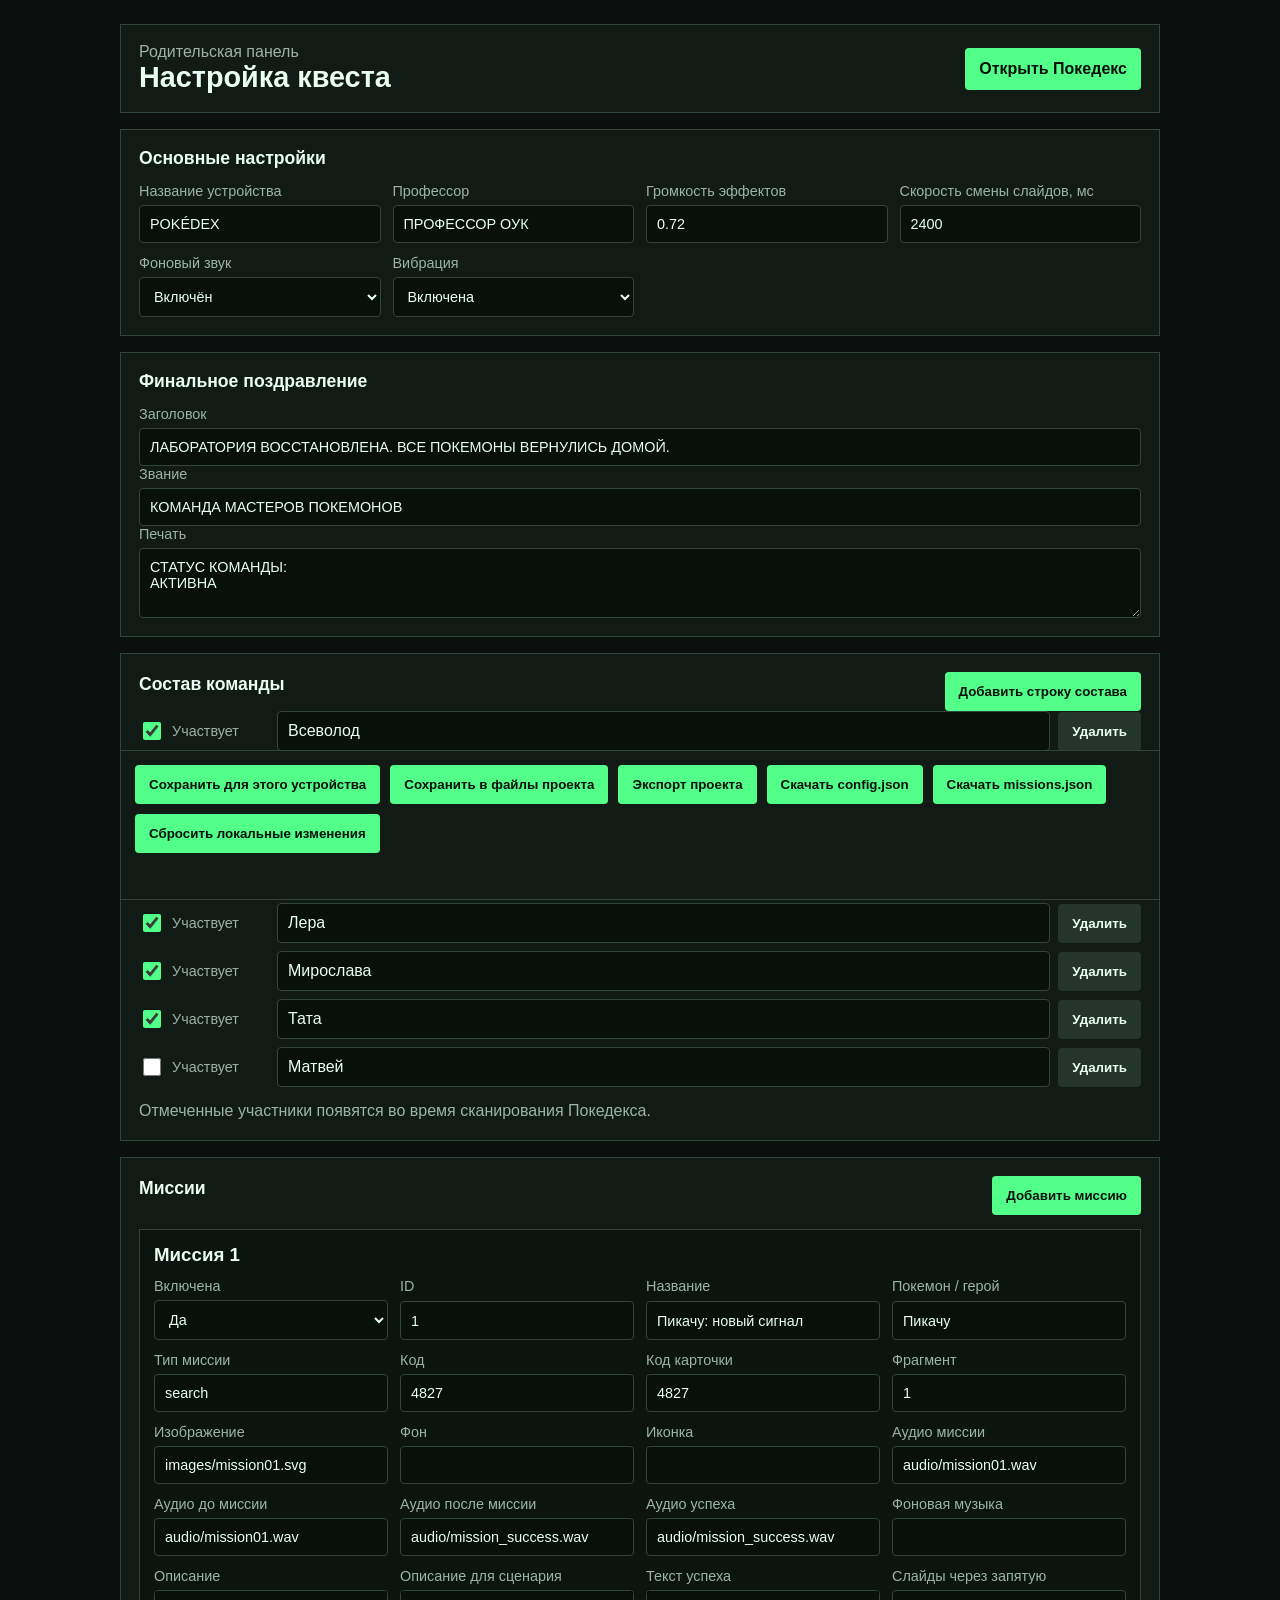
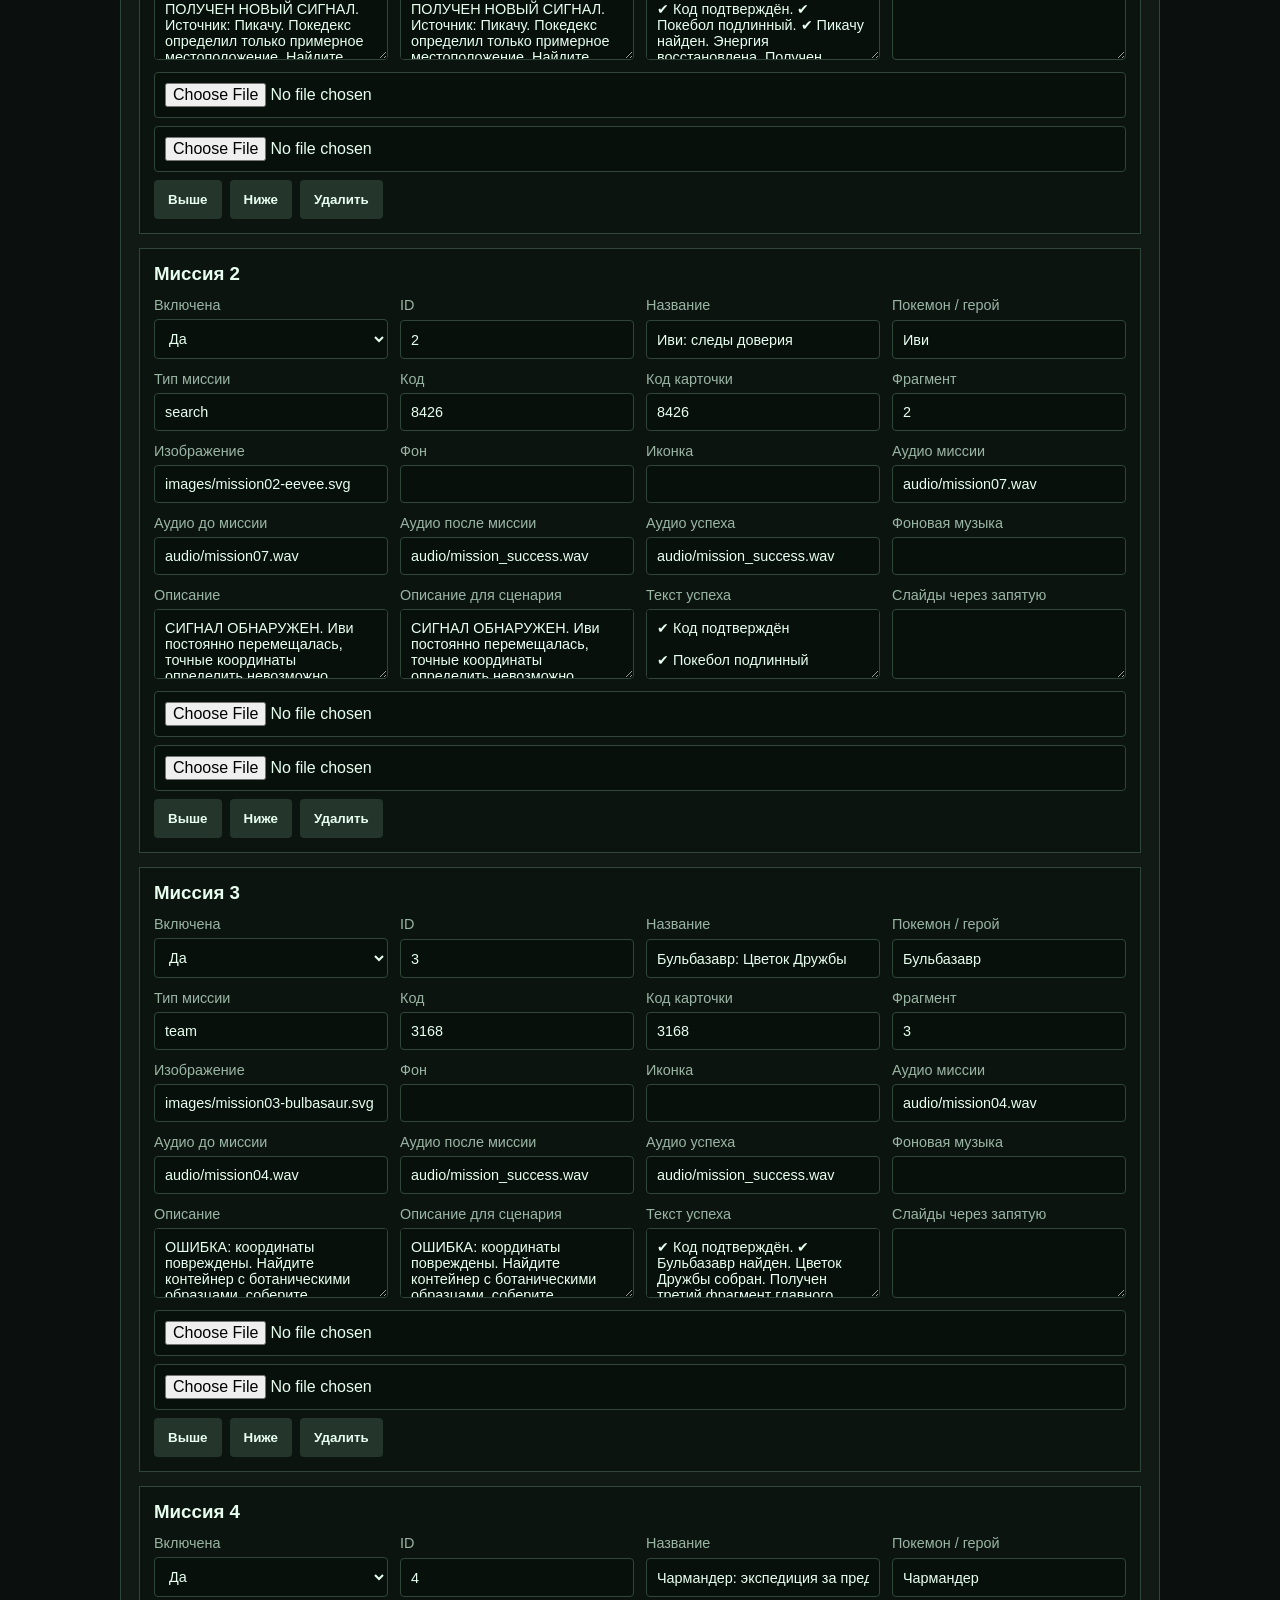
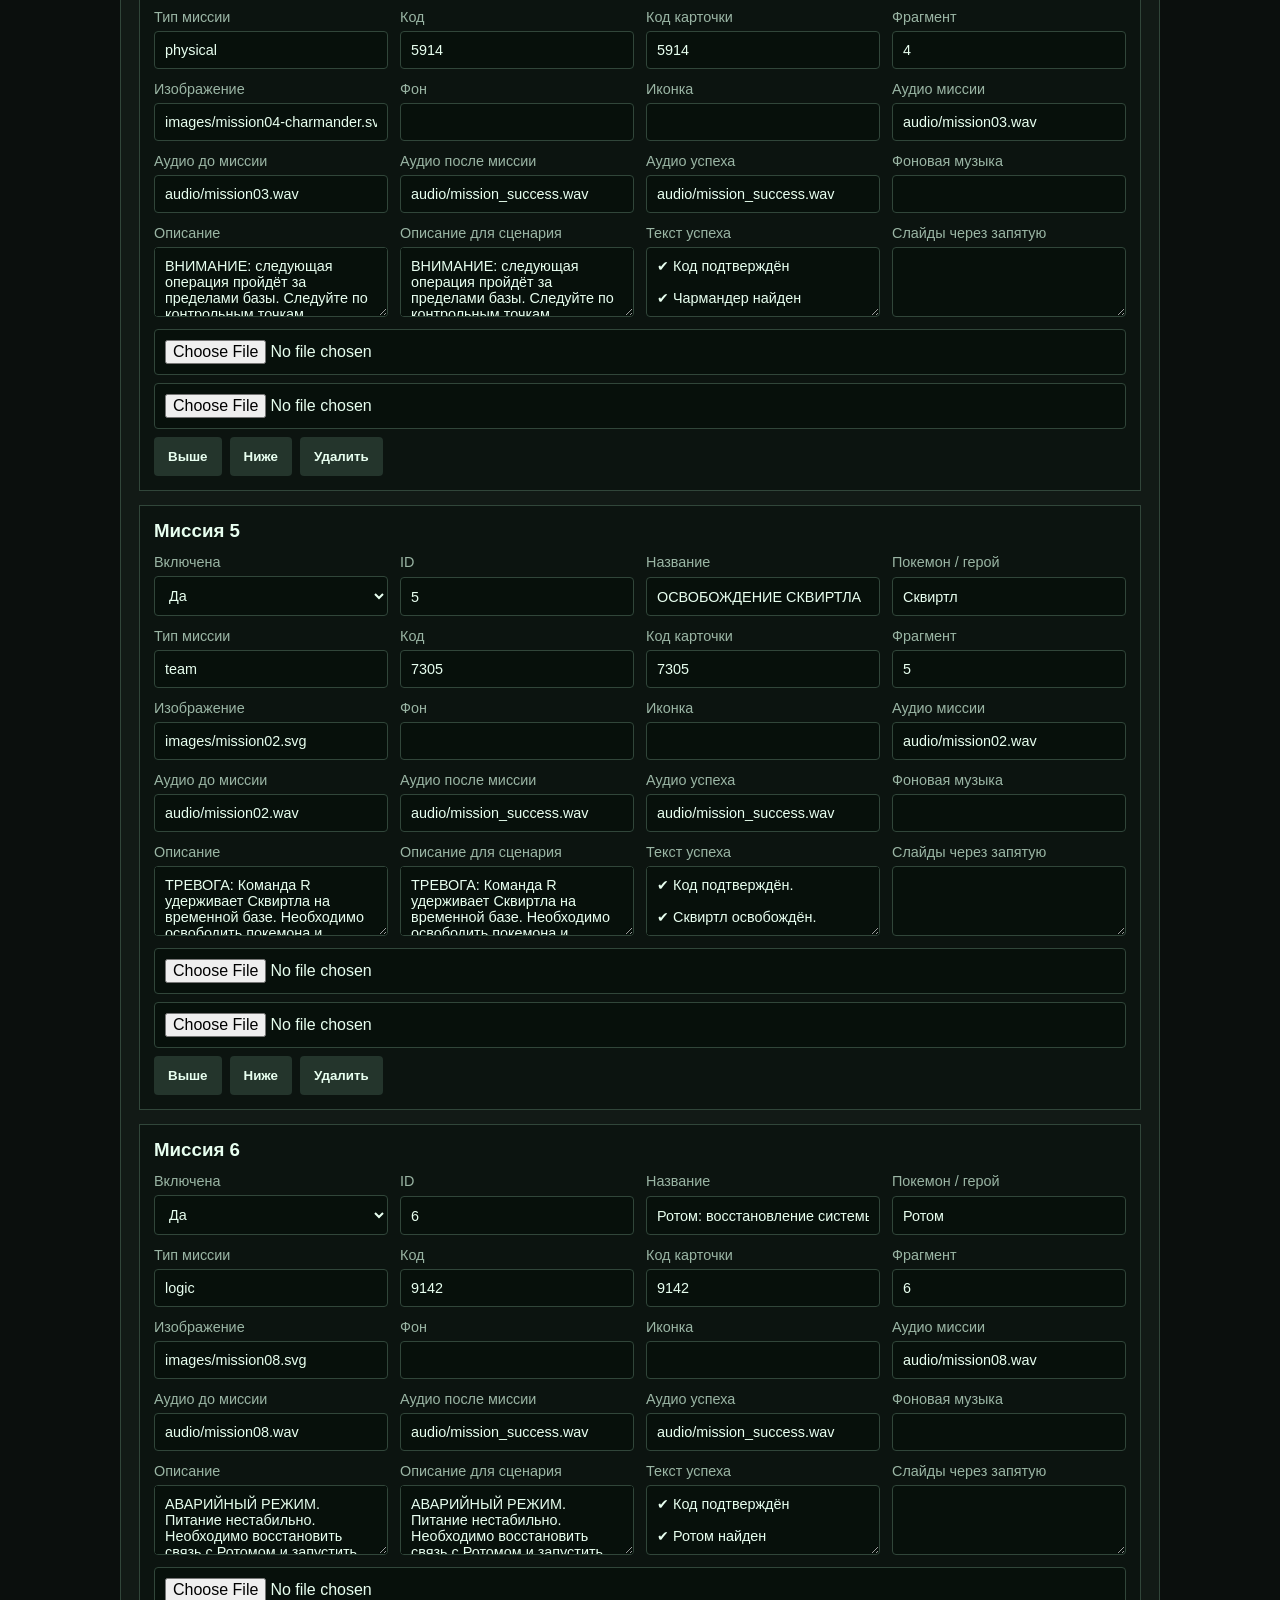
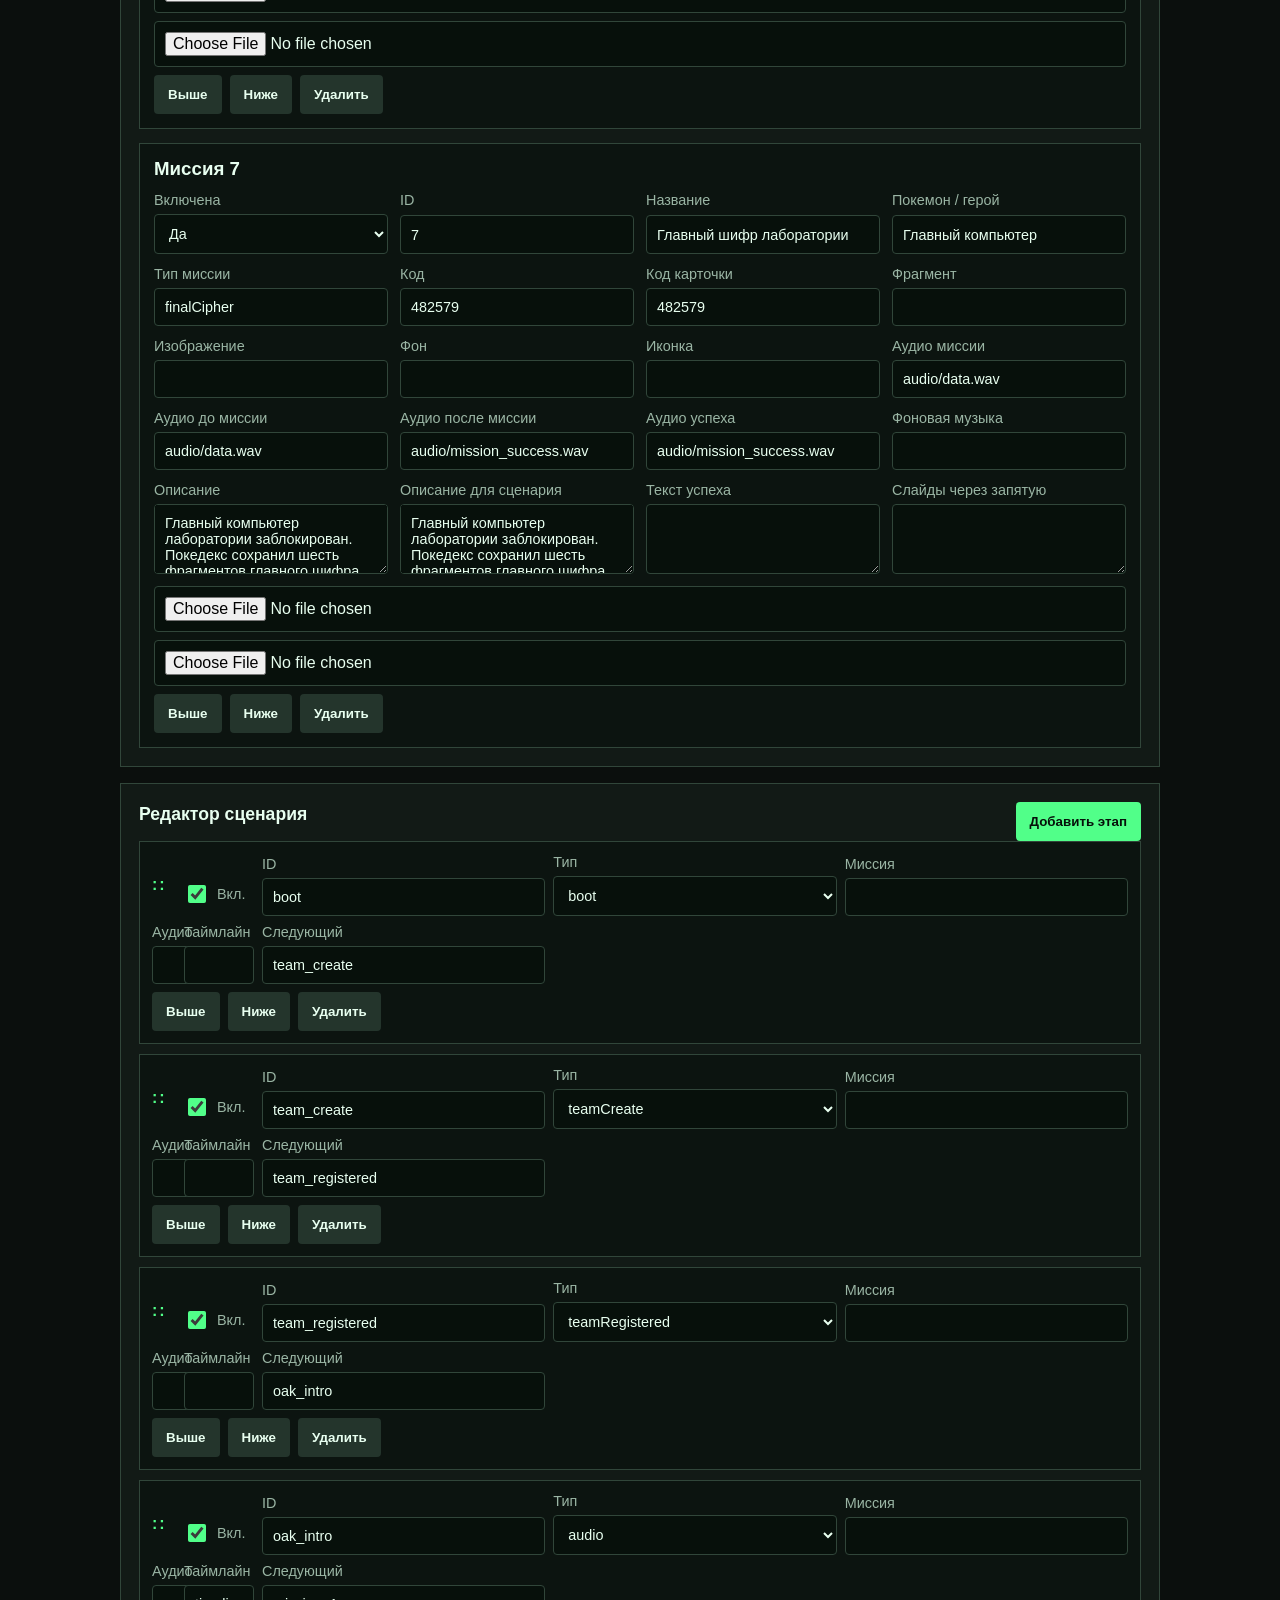
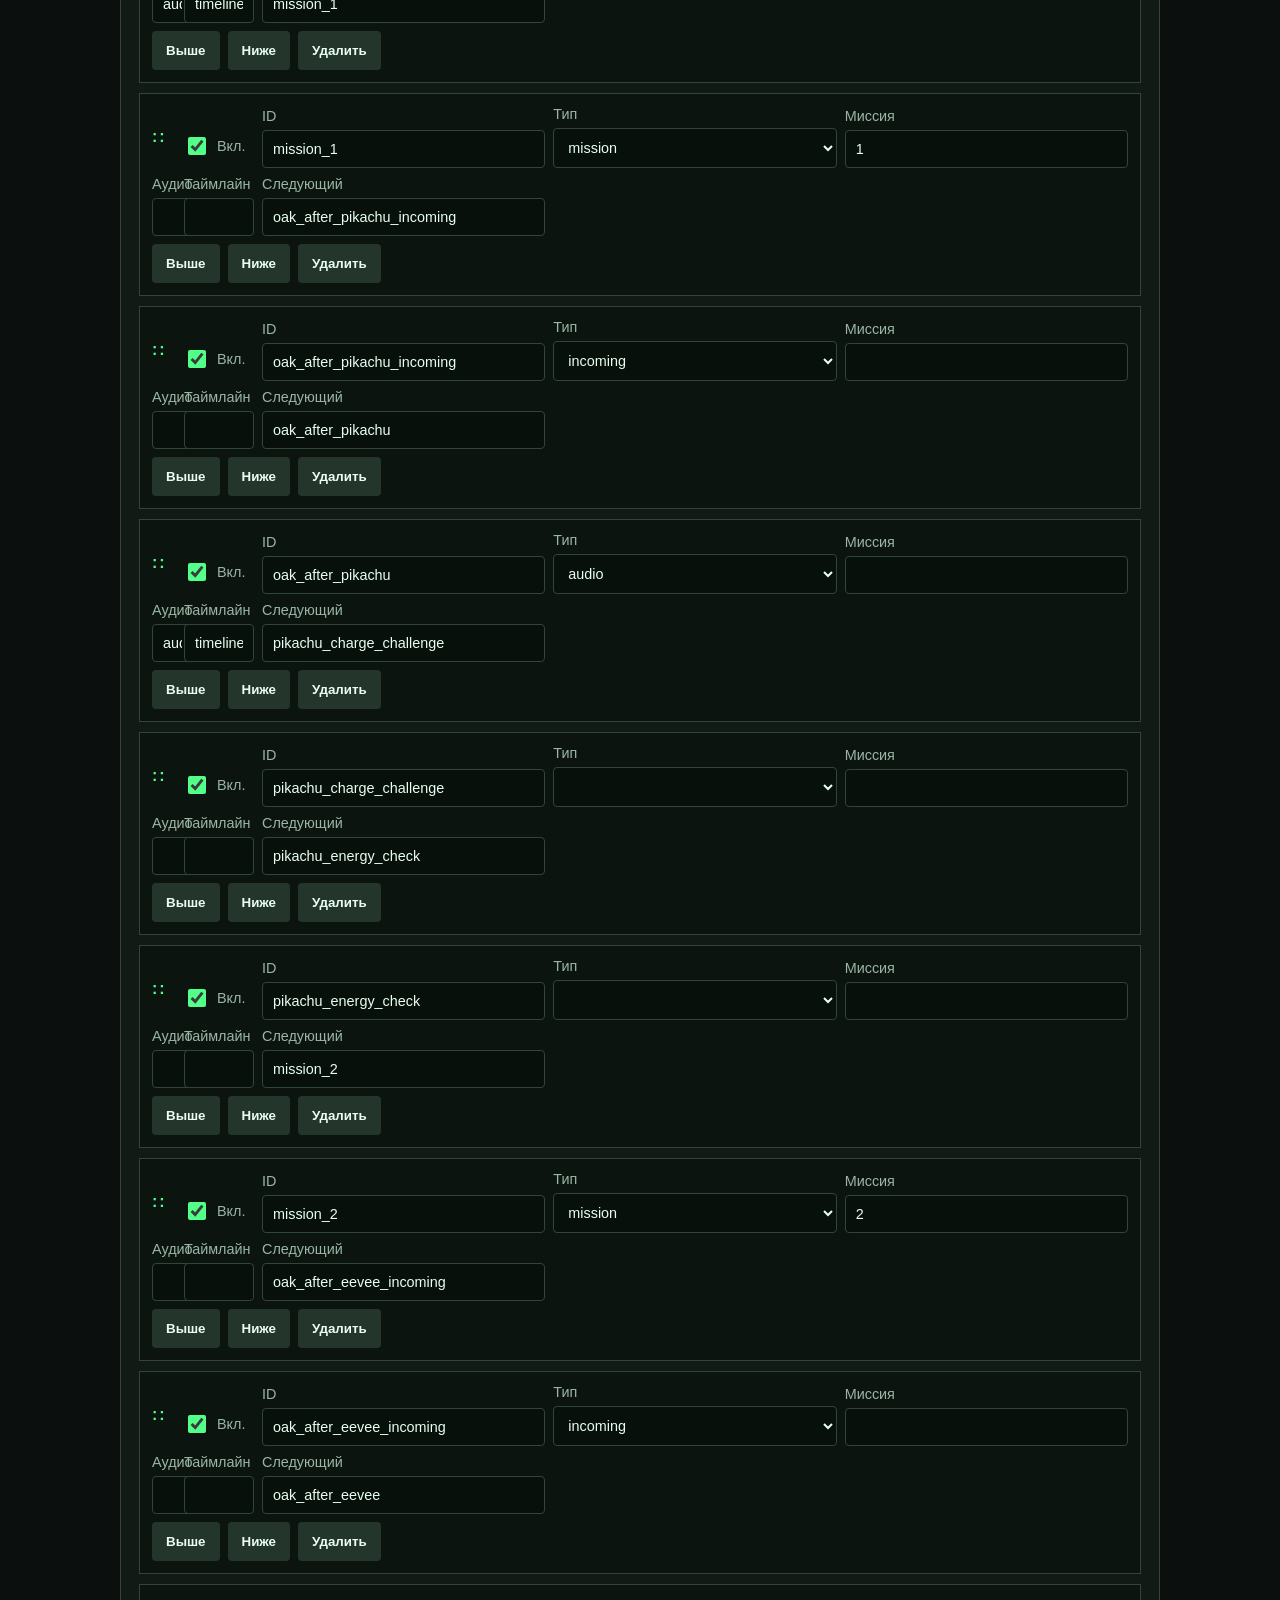
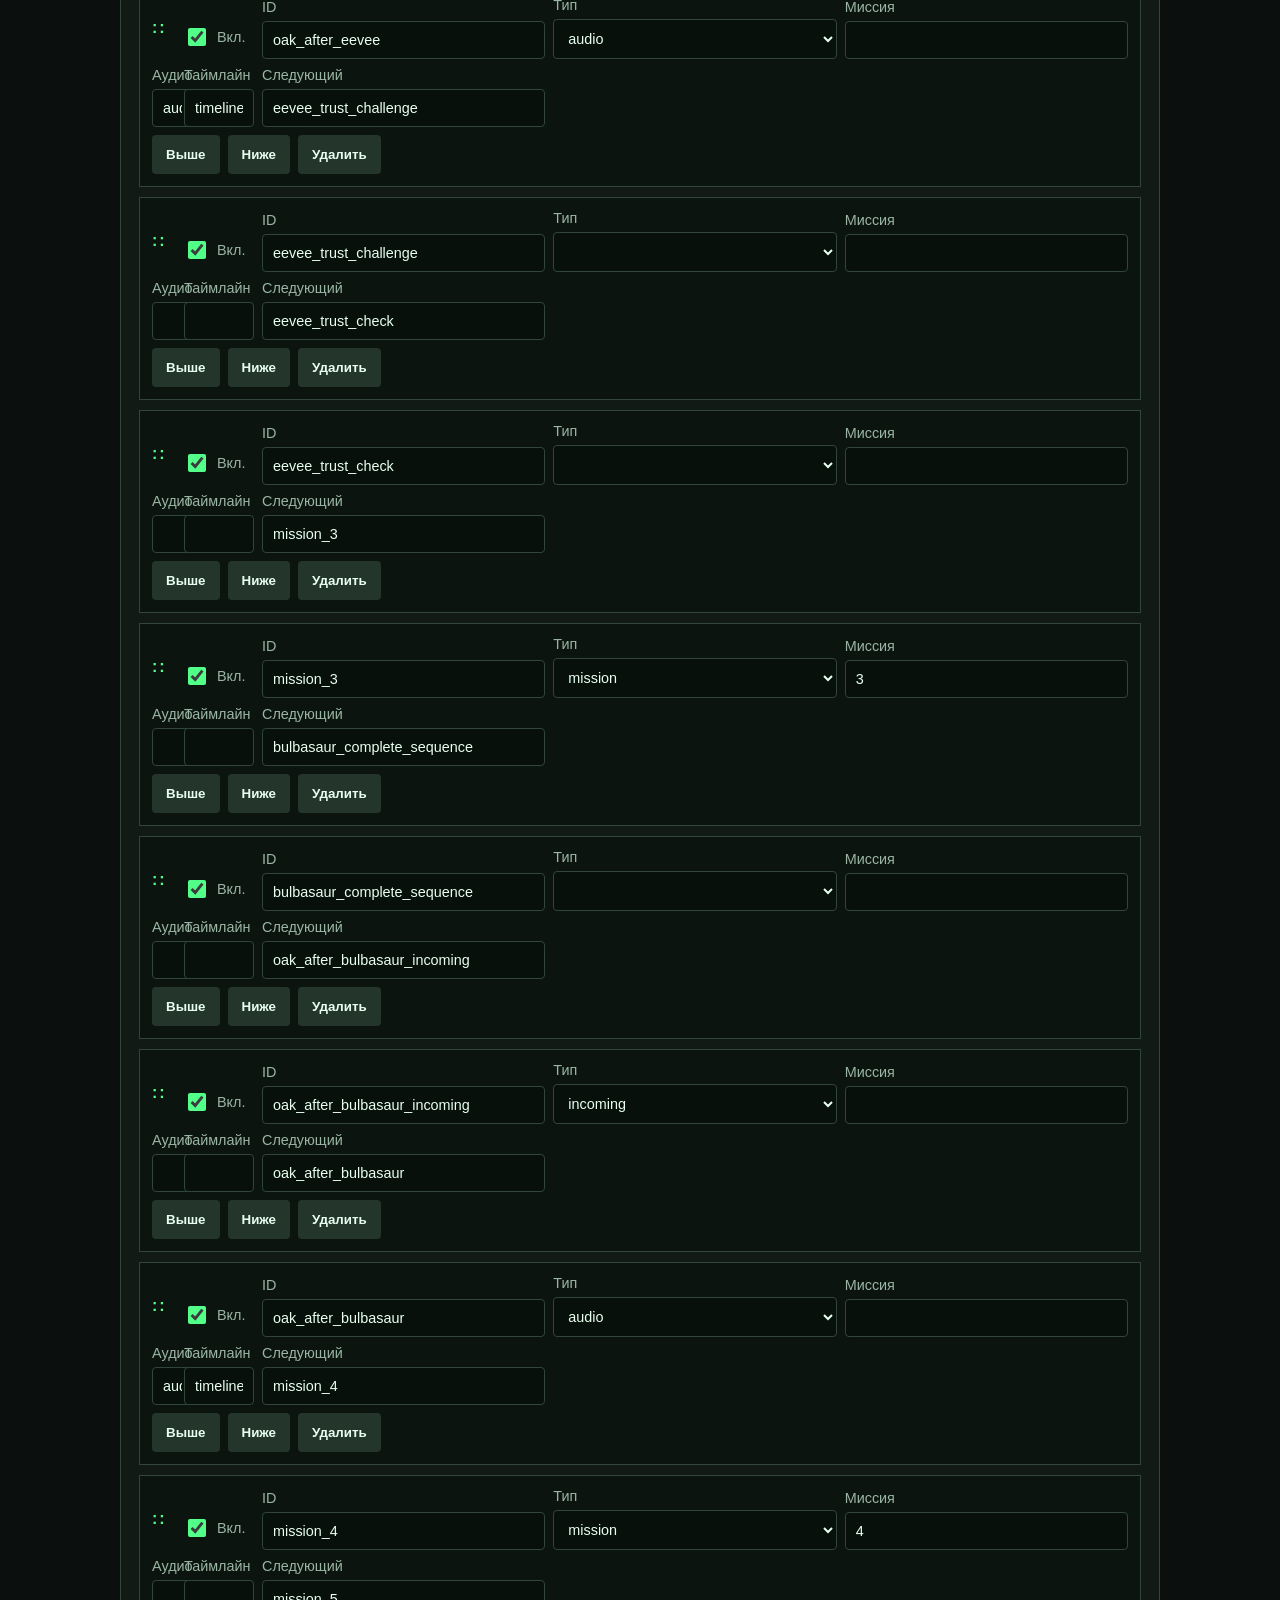
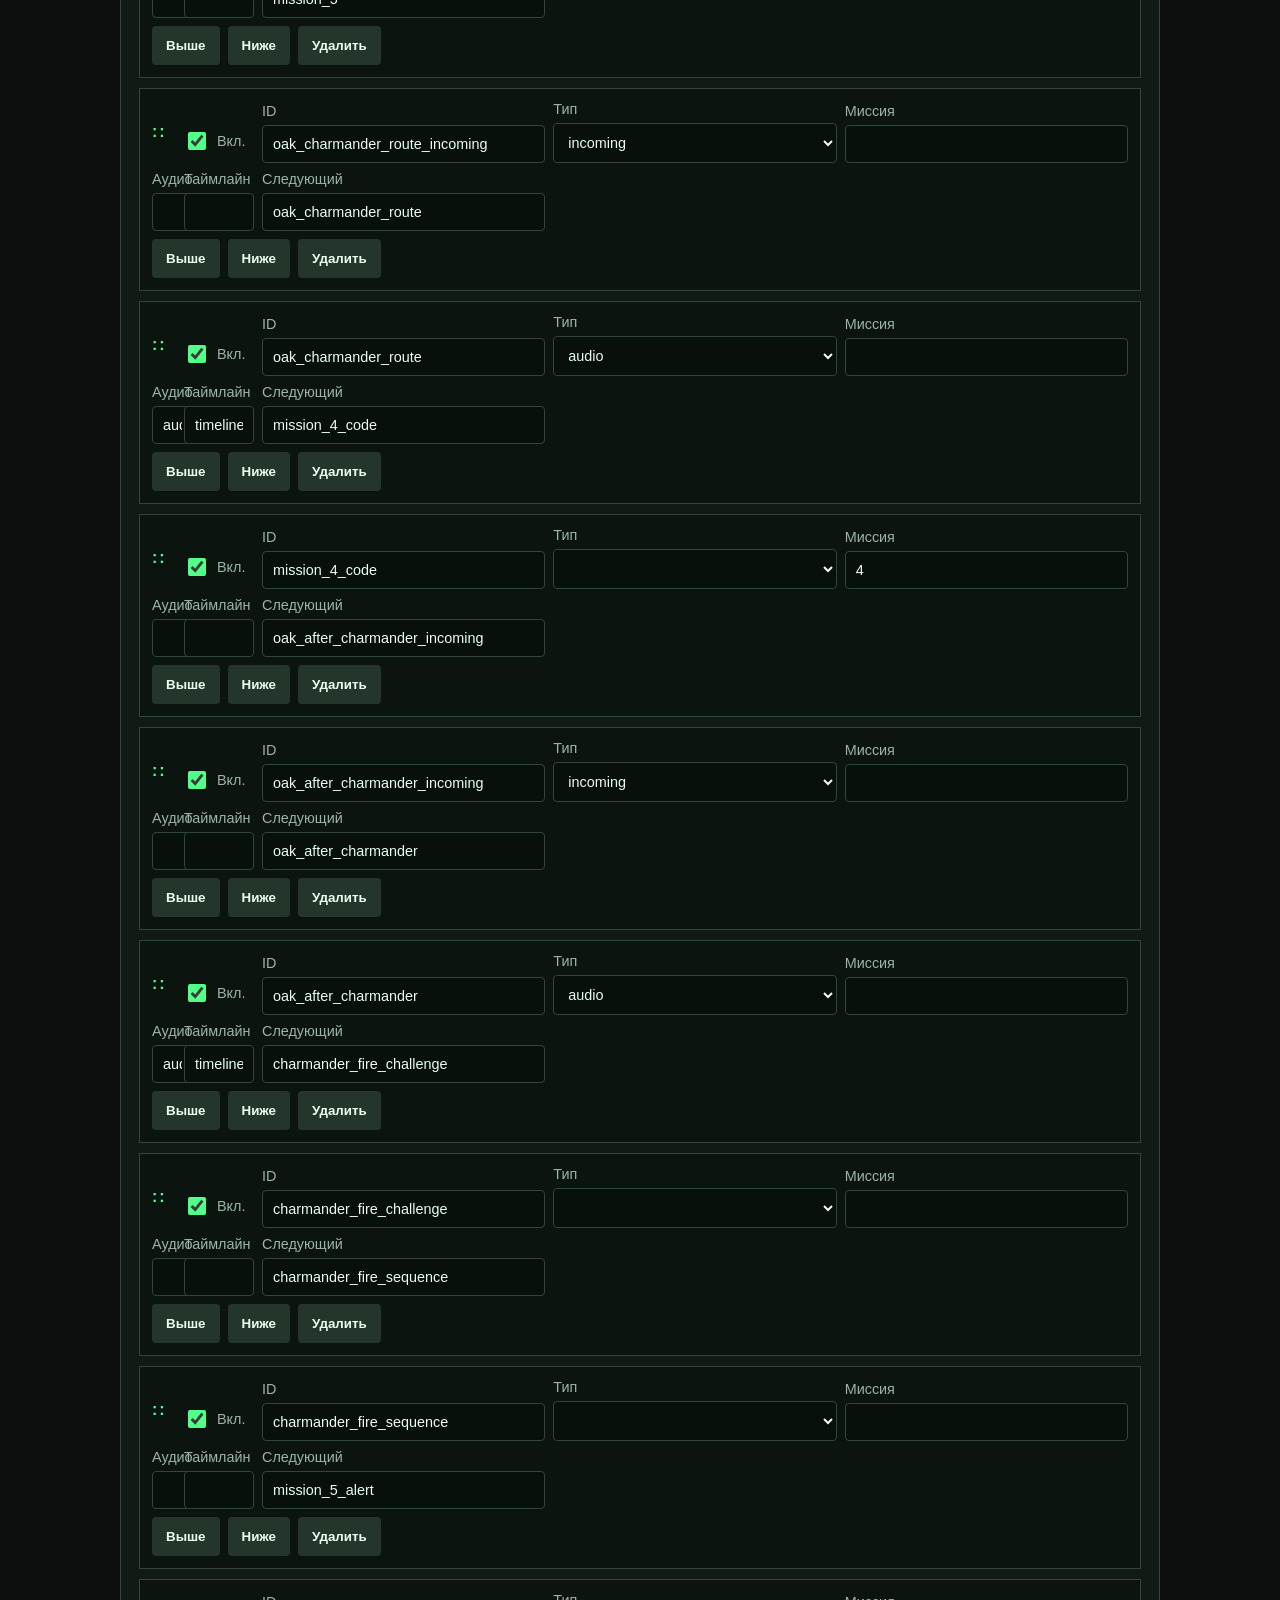
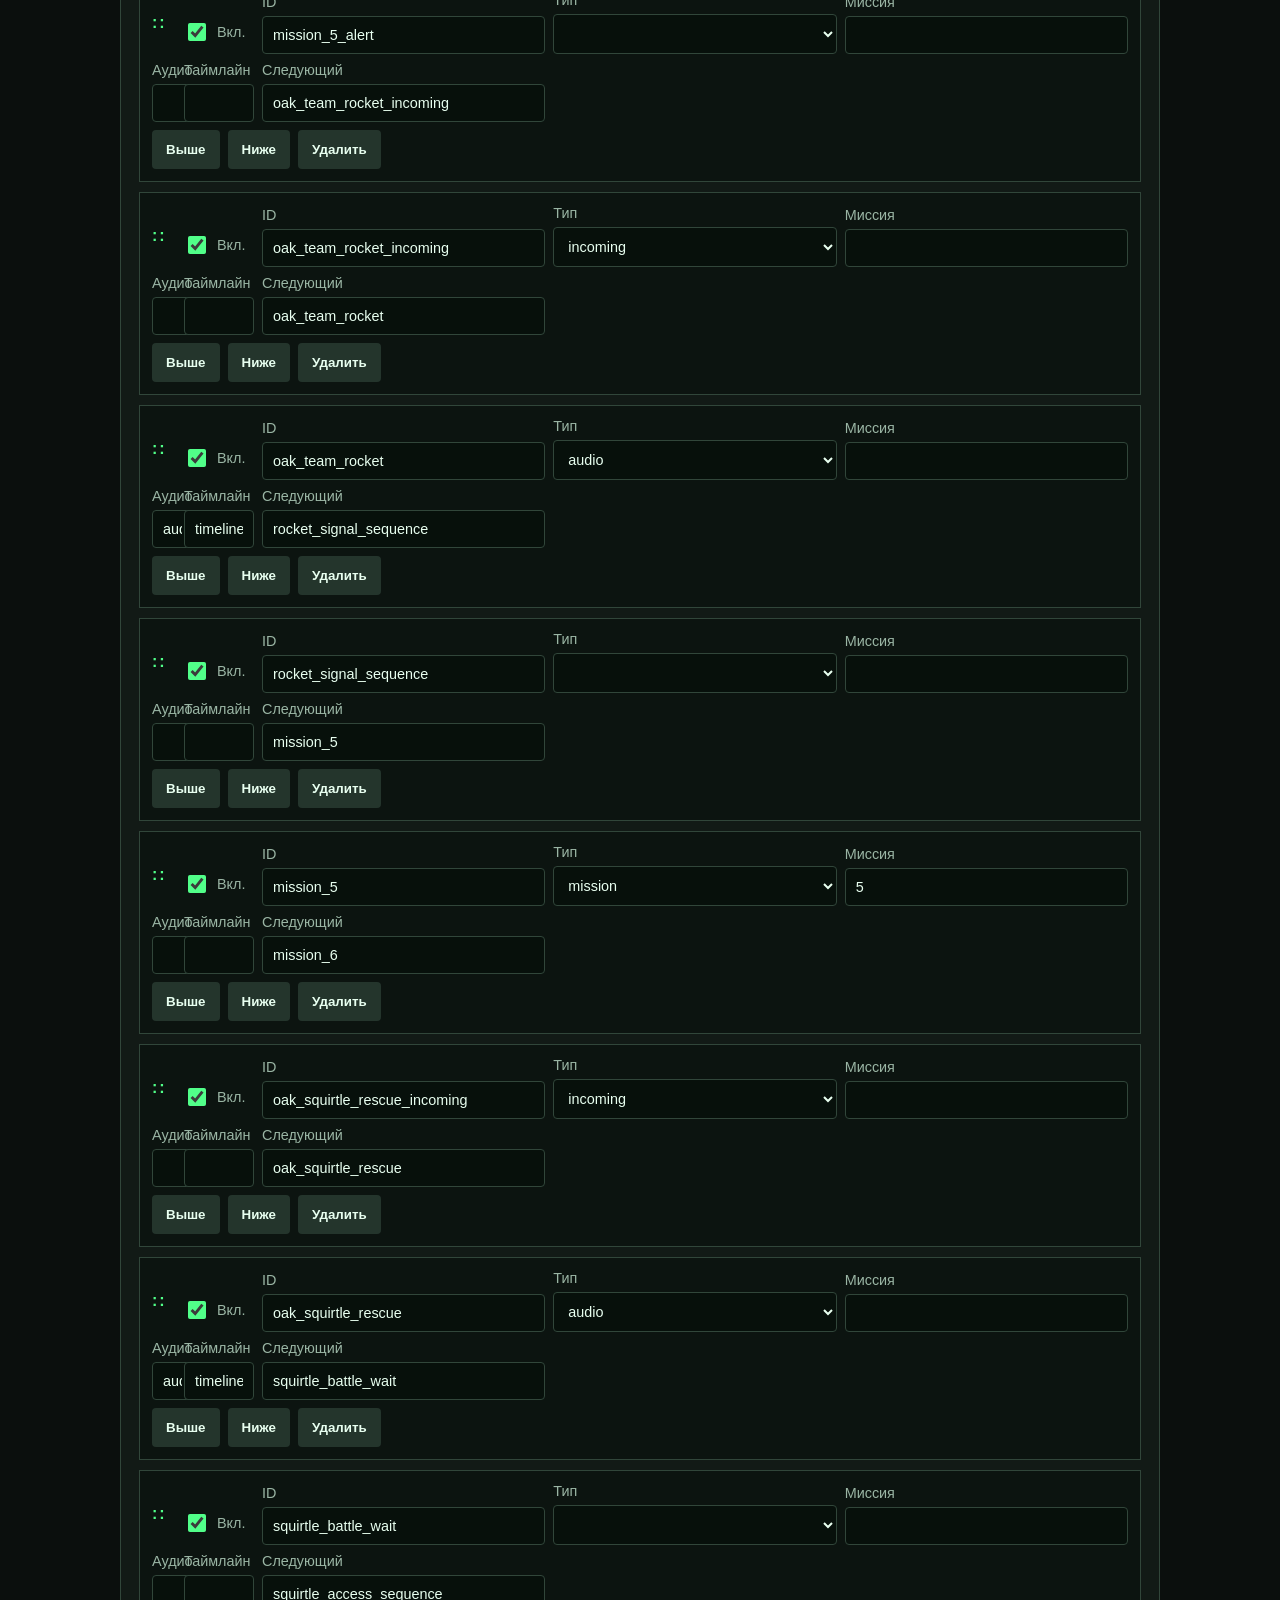
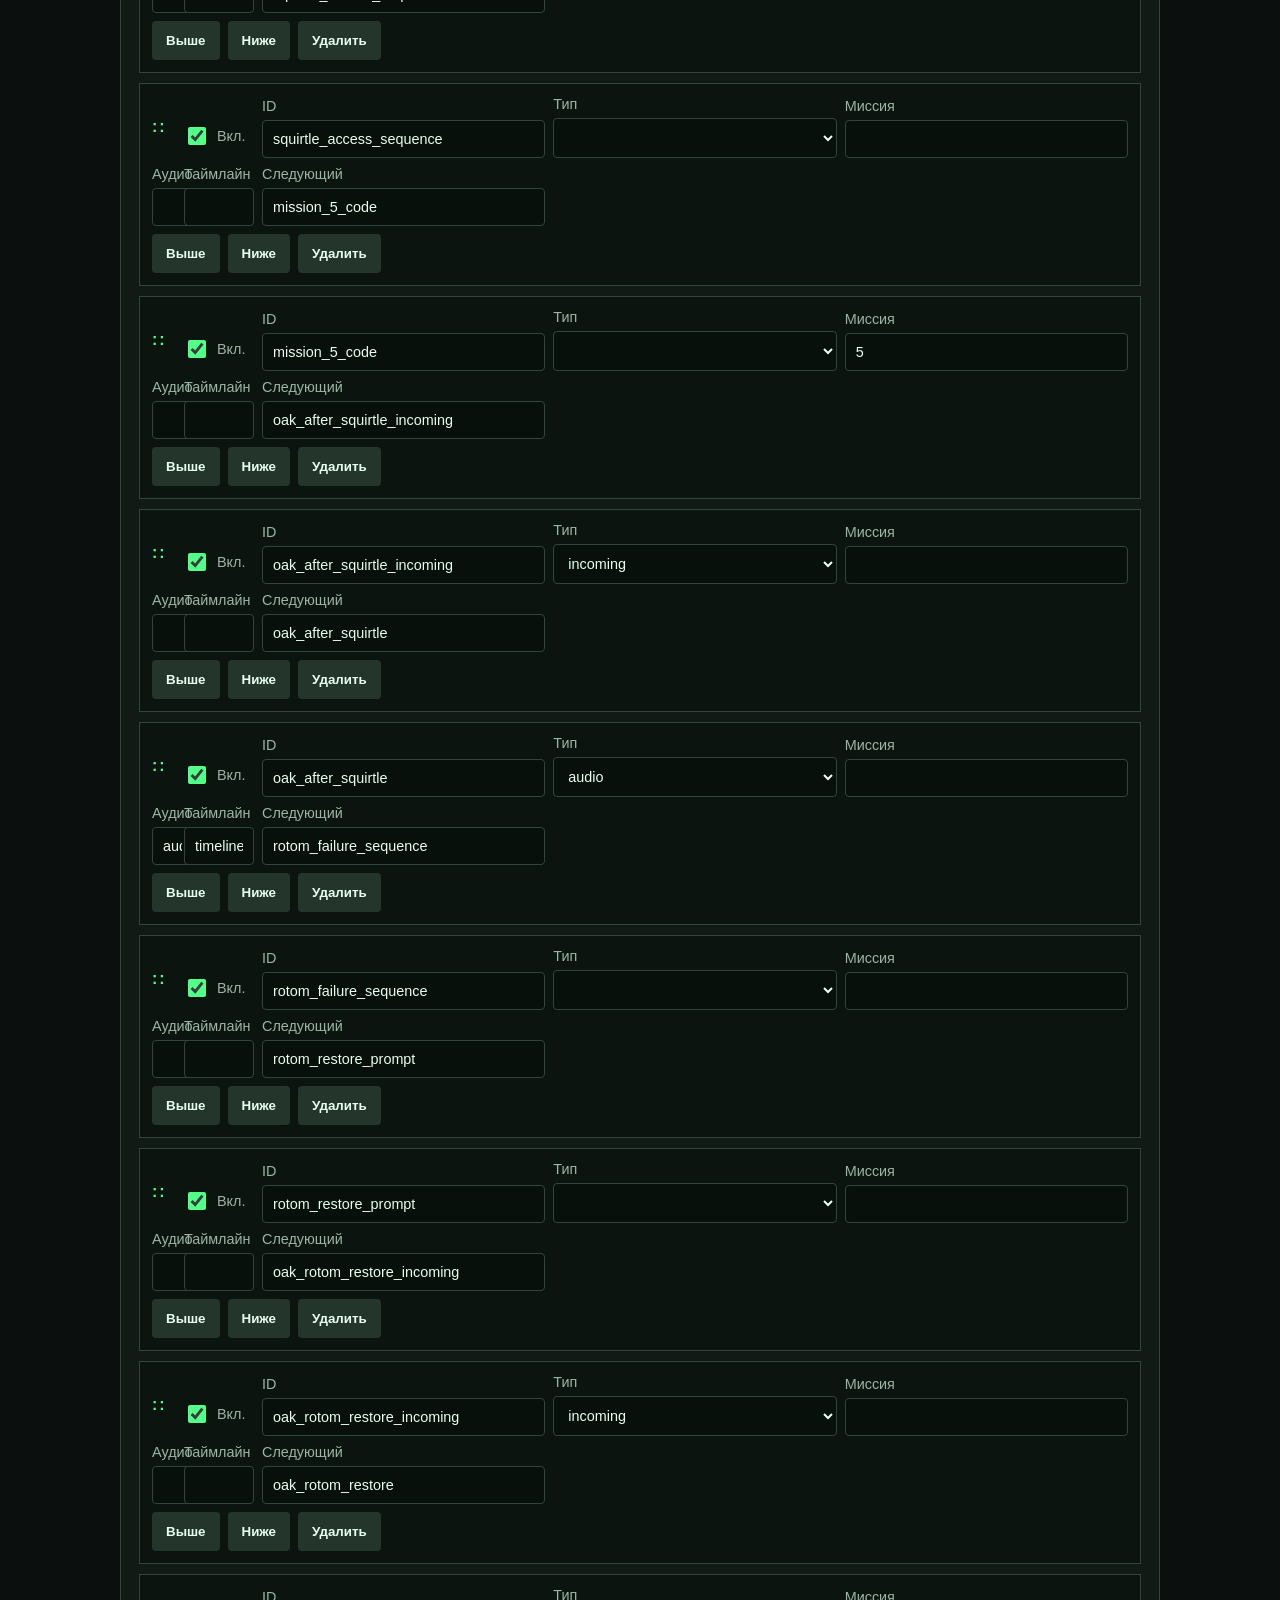
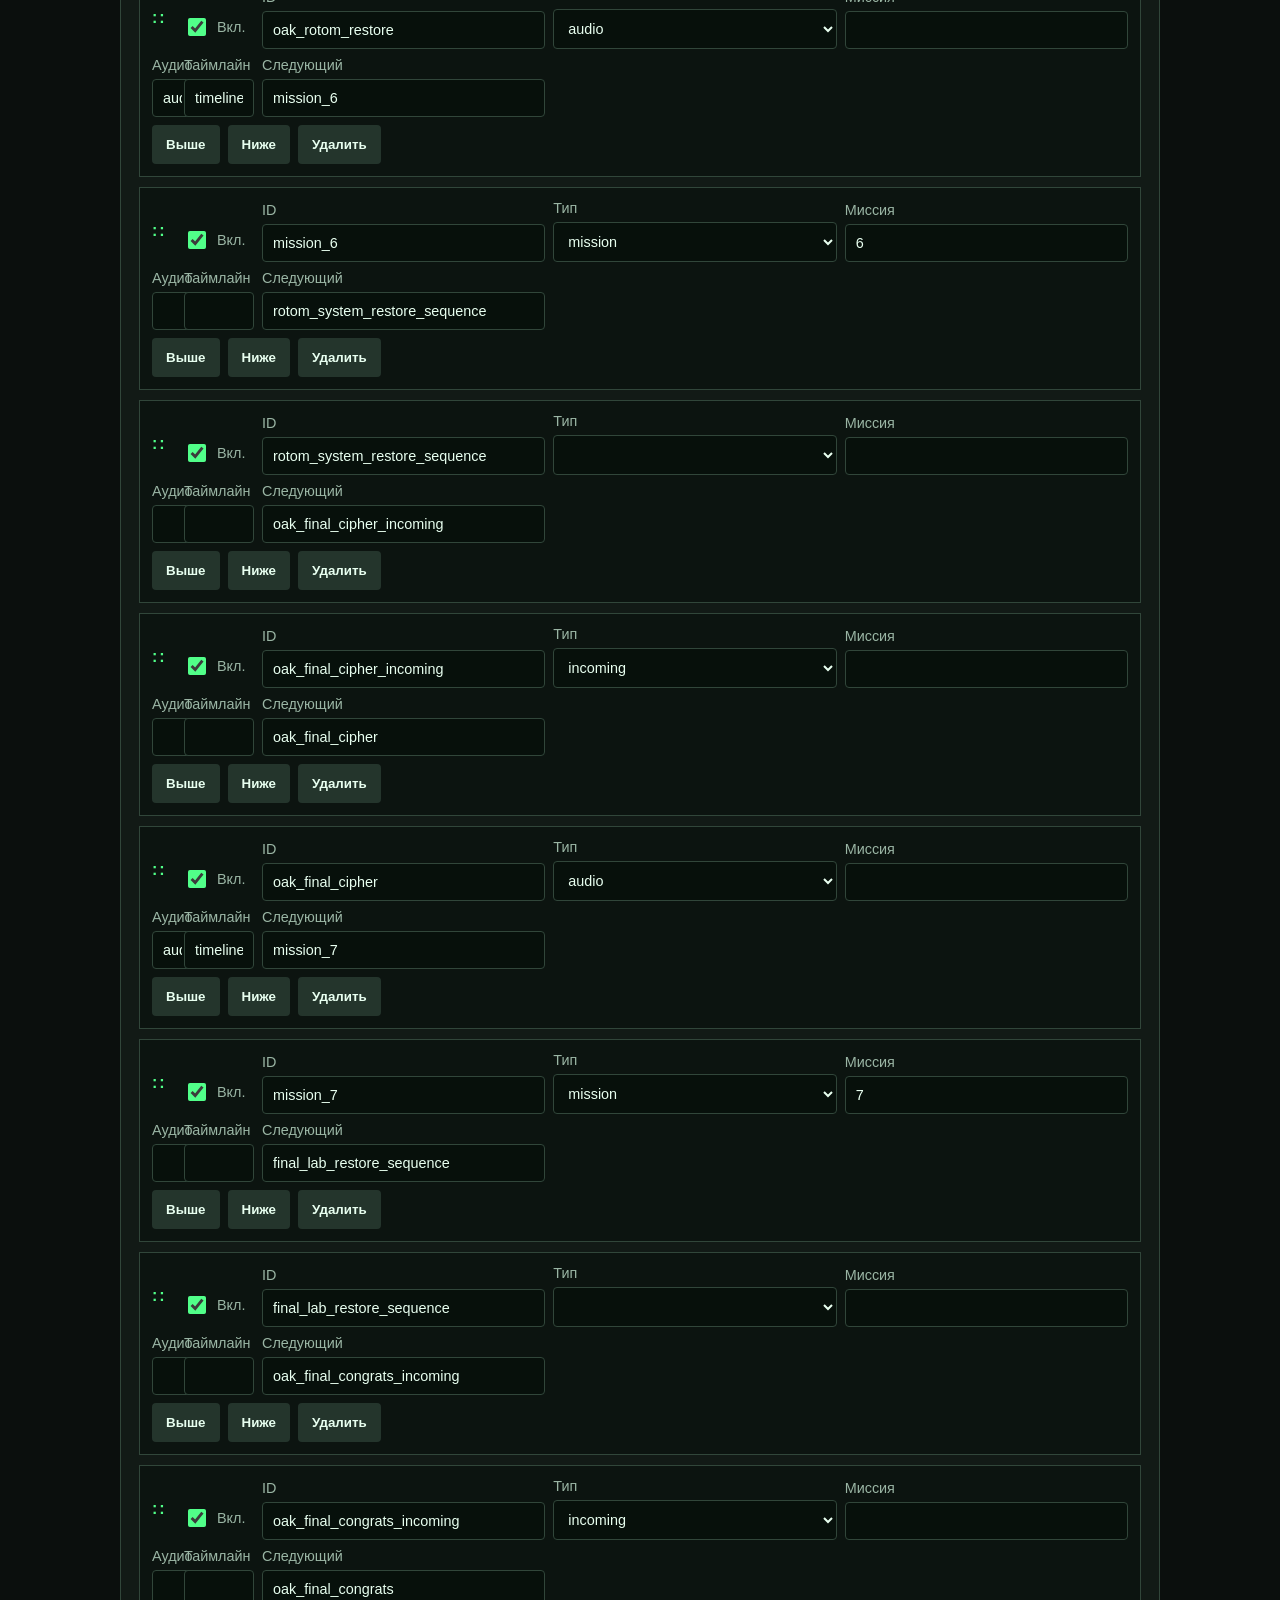
==== commit 143fb34f: "Fix final cipher code source" ====
--- a/admin.html
+++ b/admin.html
@@ -82,6 +82,6 @@
 
     <p class="note">Кнопка локального сохранения работает только в текущем браузере. Чтобы Chrome, другой браузер или опубликованная версия увидели изменения, используйте `Сохранить в файлы проекта` или скачайте JSON-файлы и замените ими файлы проекта.</p>
   </main>
-  <script src="admin.js?v=final-cipher1"></script>
+  <script src="admin.js?v=final-code-fix1"></script>
 </body>
 </html>
